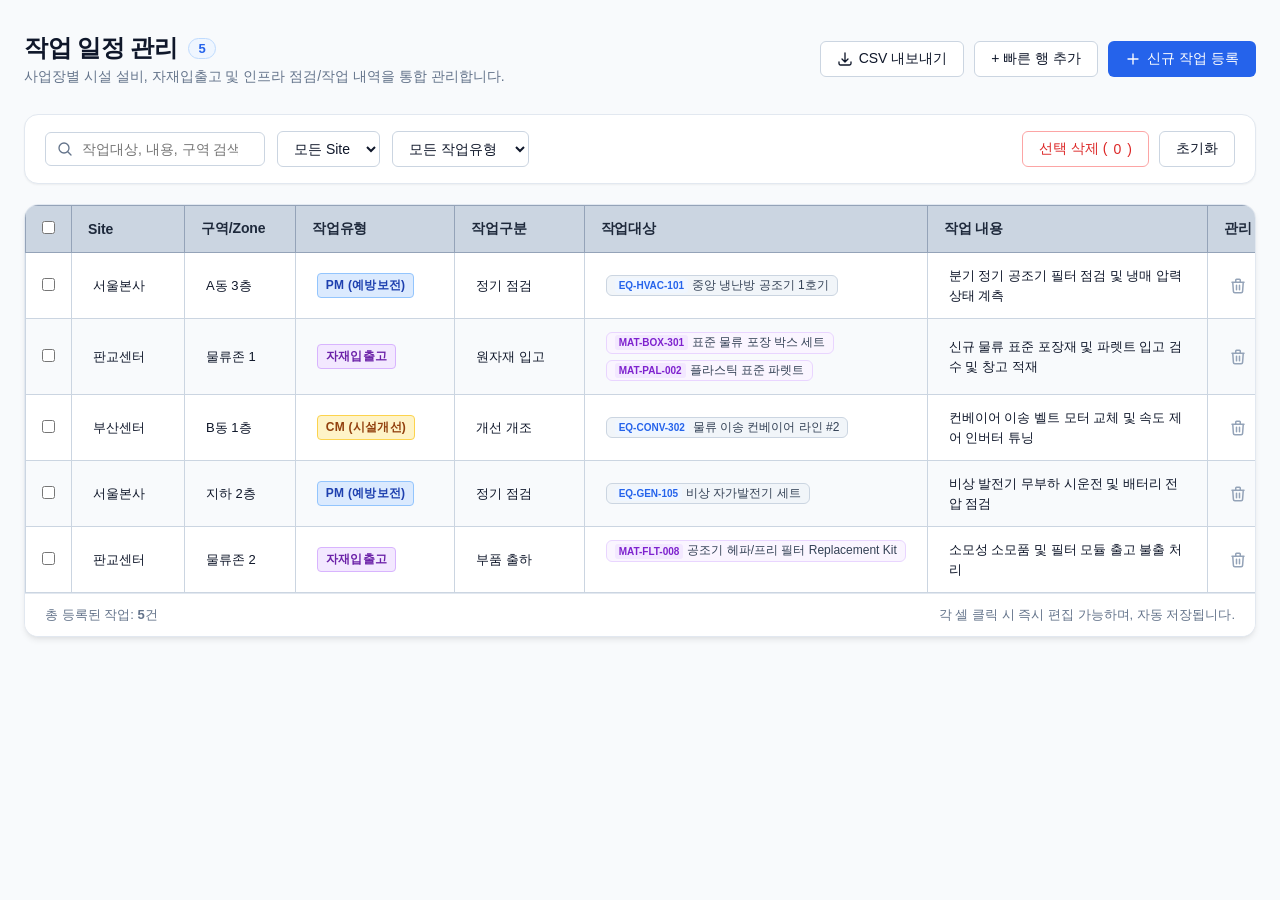
==== index.html @ 74a40e7b "refactor: Change domain terminology to General Facility & Logistics Operations Dashboard" ====
<!DOCTYPE html>
<html lang="ko">
<head>
  <meta charset="UTF-8">
  <meta name="viewport" content="width=device-width, initial-scale=1.0">
  <title>작업 일정 관리 대시보드 | 종합 시설 및 물류 스케줄</title>
  <meta name="description" content="종합 빌딩 시설, 물류 입출고 및 인프라 점검/작업 일정(Site, 구역, 작업유형, 작업구분, 작업대상, 작업 내용) 통합 관리 시스템">
  <link rel="stylesheet" href="./style.css">
</head>
<body>
  <div class="app-container">
    
    <!-- Page Header -->
    <header class="page-header">
      <div class="page-title-group">
        <h1>
          작업 일정 관리
          <span class="badge-count" id="visibleCount">0</span>
        </h1>
        <p>사업장별 시설 설비, 자재입출고 및 인프라 점검/작업 내역을 통합 관리합니다.</p>
      </div>

      <div class="action-group">
        <button type="button" class="btn btn-outline" id="btnExportCsv" title="CSV 파일로 다운로드">
          <svg width="16" height="16" viewBox="0 0 24 24" fill="none" stroke="currentColor" stroke-width="2">
            <path stroke-linecap="round" stroke-linejoin="round" d="M3 16.5v2.25A2.25 2.25 0 005.25 21h13.5A2.25 2.25 0 0021 18.75V16.5M16.5 12L12 16.5m0 0L7.5 12m4.5 4.5V3" />
          </svg>
          CSV 내보내기
        </button>
        <button type="button" class="btn btn-outline" id="btnQuickAdd" title="빠른 행 추가">
          + 빠른 행 추가
        </button>
        <button type="button" class="btn btn-primary" id="btnAddRow" title="상세 모달로 작업 등록">
          <svg width="16" height="16" viewBox="0 0 24 24" fill="none" stroke="currentColor" stroke-width="2">
            <path stroke-linecap="round" stroke-linejoin="round" d="M12 4.5v15m7.5-7.5h-15" />
          </svg>
          신규 작업 등록
        </button>
      </div>
    </header>

    <!-- Filter & Toolbar -->
    <section class="toolbar-card" aria-label="필터 및 관리 도구">
      <div class="filter-group">
        <!-- Live Search -->
        <div class="search-input-wrapper">
          <svg width="16" height="16" viewBox="0 0 24 24" fill="none" stroke="currentColor" stroke-width="2">
            <path stroke-linecap="round" stroke-linejoin="round" d="M21 21l-5.197-5.197m0 0A7.5 7.5 0 105.196 5.196a7.5 7.5 0 0010.607 10.607z" />
          </svg>
          <input type="search" id="searchInput" placeholder="작업대상, 내용, 구역 검색..." aria-label="검색어 입력">
        </div>

        <!-- Site Filter -->
        <select id="filterSite" class="filter-select" aria-label="Site 필터">
          <option value="">모든 Site</option>
          <option value="서울본사">서울본사</option>
          <option value="판교센터">판교센터</option>
          <option value="부산센터">부산센터</option>
          <option value="대구센터">대구센터</option>
        </select>

        <!-- Work Type Filter -->
        <select id="filterType" class="filter-select" aria-label="작업유형 필터">
          <option value="">모든 작업유형</option>
          <option value="PM">PM (예방보전)</option>
          <option value="BM">BM (고장수리)</option>
          <option value="CM">CM (시설개선)</option>
          <option value="자재입출고">자재입출고</option>
          <option value="점검">정기 점검</option>
        </select>
      </div>

      <div class="action-group">
        <button type="button" class="btn btn-danger-outline" id="btnDeleteSelected">
          선택 삭제 (<span id="selectedCount">0</span>)
        </button>
        <button type="button" class="btn btn-outline" id="btnResetData" title="데이터 초기화">
          초기화
        </button>
      </div>
    </section>

    <!-- Table Card -->
    <main class="table-card">
      <div class="table-wrapper">
        <table class="schedule-table" id="scheduleTable">
          <thead>
            <tr>
              <th class="col-select center">
                <input type="checkbox" id="selectAll" aria-label="전체 행 선택">
              </th>
              <th class="col-site">Site</th>
              <th class="col-fab">구역/Zone</th>
              <th class="col-type">작업유형</th>
              <th class="col-subcat">작업구분</th>
              <th class="col-utid">작업대상</th>
              <th class="col-content">작업 내용</th>
              <th class="col-action center">관리</th>
            </tr>
          </thead>
          <tbody id="scheduleTableBody">
            <!-- Rendered by app.js -->
          </tbody>
        </table>
      </div>

      <div class="table-footer-status">
        <span>총 등록된 작업: <strong id="totalCount">0</strong>건</span>
        <span>각 셀 클릭 시 즉시 편집 가능하며, 자동 저장됩니다.</span>
      </div>
    </main>

  </div>

  <!-- Modal for New Row Creation -->
  <div class="modal-overlay" id="modalOverlay" role="dialog" aria-modal="true" aria-labelledby="modalTitle">
    <div class="modal-card">
      <div class="modal-header">
        <h2 id="modalTitle">신규 작업 일정 등록</h2>
        <button type="button" class="btn-icon-delete" id="btnModalClose" aria-label="닫기">
          <svg width="20" height="20" viewBox="0 0 24 24" fill="none" stroke="currentColor" stroke-width="2">
            <path stroke-linecap="round" stroke-linejoin="round" d="M6 18L18 6M6 6l12 12" />
          </svg>
        </button>
      </div>
      <form id="addRowForm">
        <div class="modal-body">
          <div class="modal-field">
            <label for="modalSite">Site</label>
            <select id="modalSite" required>
              <option value="서울본사" selected>서울본사</option>
              <option value="판교센터">판교센터</option>
              <option value="부산센터">부산센터</option>
              <option value="대구센터">대구센터</option>
            </select>
          </div>
          <div class="modal-field">
            <label for="modalFab">구역/Zone</label>
            <input type="text" id="modalFab" value="A동 1층" placeholder="예: A동 1층, 물류존" required>
          </div>
          <div class="modal-field">
            <label for="modalType">작업유형</label>
            <select id="modalType" required>
              <option value="PM" selected>PM (예방보전)</option>
              <option value="BM">BM (고장수리)</option>
              <option value="CM">CM (시설개선)</option>
              <option value="자재입출고">자재입출고</option>
              <option value="점검">정기 점검</option>
            </select>
          </div>
          <div class="modal-field">
            <label for="modalSubcat">작업구분</label>
            <input type="text" id="modalSubcat" value="정기 점검" placeholder="예: 정기 점검, 원자재 입고" required>
          </div>
          <div class="modal-field full-width">
            <label for="modalUtId">작업대상 (설비 / 자재입출고 / 시설 선택 - 다중 선택 가능)</label>
            <select id="modalUtId" multiple style="height: 110px; padding: 6px;" required>
              <!-- Filled by JS -->
            </select>
            <small style="color: var(--text-muted); font-size: 11px; margin-top: 4px; display: block;">* Ctrl 또는 Cmd 키를 누른 채 클릭하여 여러 항목을 다중 선택할 수 있습니다.</small>
          </div>
          <div class="modal-field full-width">
            <label for="modalContent">작업 내용</label>
            <textarea id="modalContent" placeholder="작업 상세 절차 및 특이사항을 입력하세요..." required></textarea>
          </div>
        </div>
        <div class="modal-footer">
          <button type="button" class="btn btn-outline" id="btnModalCancel">취소</button>
          <button type="submit" class="btn btn-primary">등록하기</button>
        </div>
      </form>
    </div>
  </div>

  <!-- JavaScript -->
  <script src="./app.js?v=20260830_6"></script>
</body>
</html>
---- style.css ----
/* ==========================================================================
   Design Tokens & CSS Reset
   ========================================================================== */
:root {
  --primary: #2563eb;
  --primary-hover: #1d4ed8;
  --primary-light: #eff6ff;
  --primary-border: #bfdbfe;

  --success: #059669;
  --success-light: #ecfdf5;
  --warning: #d97706;
  --warning-light: #fffbeb;
  --danger: #dc2626;
  --danger-light: #fef2f2;
  --purple: #7c3aed;
  --purple-light: #f5f3ff;

  --bg-page: #f8fafc;
  --bg-card: #ffffff;
  --border-color: #e2e8f0;
  --border-dark: #cbd5e1;

  --text-main: #0f172a;
  --text-muted: #64748b;
  --text-light: #94a3b8;

  --header-bg: #e2e8f0;
  --row-alt: #f8fafc;
  --row-hover: #f1f5f9;

  --shadow-sm: 0 1px 2px 0 rgba(0, 0, 0, 0.05);
  --shadow-md: 0 4px 6px -1px rgba(0, 0, 0, 0.08), 0 2px 4px -2px rgba(0, 0, 0, 0.05);
  --shadow-lg: 0 10px 15px -3px rgba(0, 0, 0, 0.08), 0 4px 6px -4px rgba(0, 0, 0, 0.03);

  --radius-sm: 6px;
  --radius-md: 10px;
  --radius-lg: 14px;
}

* {
  margin: 0;
  padding: 0;
  box-sizing: border-box;
  font-family: -apple-system, BlinkMacSystemFont, "Segoe UI", Roboto, "Noto Sans KR", "Apple SD Gothic Neo", sans-serif;
}

body {
  background-color: var(--bg-page);
  color: var(--text-main);
  min-height: 100vh;
  padding: 32px 24px;
  -webkit-font-smoothing: antialiased;
}

/* ==========================================================================
   Container & Header
   ========================================================================== */
.app-container {
  max-width: 1300px;
  margin: 0 auto;
  display: flex;
  flex-direction: column;
  gap: 20px;
}

.page-header {
  display: flex;
  align-items: center;
  justify-content: space-between;
  flex-wrap: wrap;
  gap: 16px;
  padding-bottom: 8px;
}

.page-title-group h1 {
  font-size: 24px;
  font-weight: 700;
  letter-spacing: -0.02em;
  color: var(--text-main);
  display: flex;
  align-items: center;
  gap: 10px;
}

.badge-count {
  display: inline-flex;
  align-items: center;
  justify-content: center;
  font-size: 13px;
  font-weight: 600;
  background: var(--primary-light);
  color: var(--primary);
  border: 1px solid var(--primary-border);
  padding: 2px 10px;
  border-radius: 9999px;
}

.page-title-group p {
  font-size: 14px;
  color: var(--text-muted);
  margin-top: 4px;
}

/* ==========================================================================
   Toolbar Controls
   ========================================================================== */
.toolbar-card {
  background: var(--bg-card);
  border: 1px solid var(--border-color);
  border-radius: var(--radius-lg);
  padding: 16px 20px;
  display: flex;
  align-items: center;
  justify-content: space-between;
  flex-wrap: wrap;
  gap: 14px;
  box-shadow: var(--shadow-sm);
}

.filter-group {
  display: flex;
  align-items: center;
  gap: 12px;
  flex-wrap: wrap;
}

.search-input-wrapper {
  position: relative;
  display: flex;
  align-items: center;
}

.search-input-wrapper svg {
  position: absolute;
  left: 12px;
  color: var(--text-muted);
  pointer-events: none;
}

.search-input-wrapper input {
  padding: 8px 12px 8px 36px;
  border: 1px solid var(--border-dark);
  border-radius: var(--radius-sm);
  font-size: 14px;
  background: #fff;
  width: 220px;
  transition: all 0.2s ease;
}

.search-input-wrapper input:focus {
  outline: none;
  border-color: var(--primary);
  box-shadow: 0 0 0 3px rgba(37, 99, 235, 0.12);
}

.filter-select {
  padding: 8px 12px;
  border: 1px solid var(--border-dark);
  border-radius: var(--radius-sm);
  font-size: 14px;
  background-color: #fff;
  color: var(--text-main);
  cursor: pointer;
  outline: none;
  transition: all 0.2s ease;
}

.filter-select:focus {
  border-color: var(--primary);
  box-shadow: 0 0 0 3px rgba(37, 99, 235, 0.12);
}

.action-group {
  display: flex;
  align-items: center;
  gap: 10px;
}

.btn {
  display: inline-flex;
  align-items: center;
  gap: 6px;
  font-size: 14px;
  font-weight: 500;
  padding: 8px 16px;
  border-radius: var(--radius-sm);
  border: 1px solid transparent;
  cursor: pointer;
  transition: all 0.2s ease;
}

.btn-primary {
  background-color: var(--primary);
  color: white;
}

.btn-primary:hover {
  background-color: var(--primary-hover);
  box-shadow: 0 2px 4px rgba(37, 99, 235, 0.25);
}

.btn-outline {
  background-color: white;
  border-color: var(--border-dark);
  color: var(--text-main);
}

.btn-outline:hover {
  background-color: var(--row-hover);
  border-color: var(--text-muted);
}

.btn-danger-outline {
  background-color: white;
  border-color: #fca5a5;
  color: var(--danger);
}

.btn-danger-outline:hover {
  background-color: var(--danger-light);
  border-color: var(--danger);
}

/* ==========================================================================
   Table Design (Matching Balsamiq Mockup with Modern Polish)
   ========================================================================== */
.table-card {
  background: var(--bg-card);
  border: 1px solid var(--border-color);
  border-radius: var(--radius-lg);
  overflow: hidden;
  box-shadow: var(--shadow-md);
}

.table-wrapper {
  overflow-x: auto;
  width: 100%;
}

.schedule-table {
  width: 100%;
  border-collapse: collapse;
  text-align: left;
  font-size: 14px;
}

/* Table Header */
.schedule-table thead th {
  background-color: #cbd5e1;
  color: #1e293b;
  font-weight: 700;
  padding: 14px 16px;
  border: 1px solid #94a3b8;
  white-space: nowrap;
  letter-spacing: -0.01em;
  user-select: none;
}

.schedule-table thead th.center {
  text-align: center;
}

/* Column Width Ratios */
.col-select { width: 44px; text-align: center; }
.col-site   { width: 110px; }
.col-fab    { width: 100px; }
.col-type   { width: 120px; }
.col-subcat { width: 130px; }
.col-utid   { width: 220px; }
.col-content { min-width: 280px; }
.col-action { width: 80px; text-align: center; }

/* Table Body */
.schedule-table tbody tr {
  border-bottom: 1px solid var(--border-color);
  transition: background-color 0.15s ease;
}

/* Alternating zebra stripe as in the mockup */
.schedule-table tbody tr:nth-child(even) {
  background-color: var(--row-alt);
}

.schedule-table tbody tr:hover {
  background-color: #f1f5f9;
}

.schedule-table tbody td {
  padding: 10px 14px;
  border: 1px solid #cbd5e1;
  vertical-align: middle;
}

/* ==========================================================================
   Cell Display Modes: Text View vs Edit View
   ========================================================================== */
.schedule-table tbody td {
  padding: 8px 12px;
  border: 1px solid #cbd5e1;
  vertical-align: middle;
  position: relative;
}

/* Clickable Text View Cell */
.cell-text-view {
  min-height: 32px;
  display: flex;
  align-items: center;
  gap: 6px;
  padding: 4px 8px;
  border-radius: 4px;
  cursor: pointer;
  border: 1px solid transparent;
  transition: all 0.15s ease;
  user-select: none;
  font-size: 13px;
}

.cell-text-view:hover {
  background-color: #ffffff;
  border-color: var(--primary-border);
  box-shadow: 0 0 0 2px rgba(37, 99, 235, 0.1);
}

.cell-text-view::after {
  content: "✏️";
  font-size: 10px;
  opacity: 0;
  margin-left: auto;
  transition: opacity 0.15s ease;
}

.cell-text-view:hover::after {
  opacity: 0.5;
}

/* Text placeholders */
.text-placeholder {
  color: var(--text-light);
  font-style: italic;
  font-size: 12px;
}

/* UT ID Chip Badges in Read-Only Mode */
.ut-badge-container {
  display: flex;
  flex-wrap: wrap;
  gap: 4px;
  align-items: center;
}

.ut-chip {
  display: inline-flex;
  align-items: center;
  gap: 4px;
  background-color: #f1f5f9;
  color: #334155;
  border: 1px solid #cbd5e1;
  padding: 2px 8px;
  border-radius: 6px;
  font-size: 12px;
  font-weight: 500;
  line-height: 1.3;
}

.ut-chip-id {
  font-size: 10px;
  font-weight: 700;
  color: var(--primary);
  background: var(--primary-light);
  padding: 1px 4px;
  border-radius: 3px;
}

.ut-chip-more {
  font-size: 11px;
  font-weight: 600;
  color: var(--primary);
  background: var(--primary-light);
  border: 1px solid var(--primary-border);
  padding: 1px 6px;
  border-radius: 999px;
}

/* Edit Cell Container */
.cell-edit-view {
  width: 100%;
}

.table-input,
.table-select,
.table-textarea {
  width: 100%;
  padding: 6px 10px;
  border: 1px solid var(--primary);
  border-radius: 4px;
  font-size: 13px;
  background-color: #ffffff;
  color: var(--text-main);
  box-shadow: 0 0 0 2px rgba(37, 99, 235, 0.15);
  outline: none;
}

.table-textarea {
  resize: vertical;
  min-height: 60px;
  font-family: inherit;
  line-height: 1.4;
}

.cell-text-view {
  min-height: 32px;
  display: flex;
  align-items: center;
  gap: 6px;
  padding: 4px 8px;
  border-radius: 4px;
  cursor: pointer;
  border: 1px solid transparent;
  transition: all 0.15s ease;
  user-select: none;
  font-size: 13px;
  white-space: nowrap;
}

.col-content .cell-text-view {
  display: block;
  white-space: pre-wrap;
  word-break: break-word;
  text-align: left;
  line-height: 1.5;
}

.table-select {
  cursor: pointer;
}

/* ==========================================================================
   Custom UT ID Multi-Select Dropdown Component
   ========================================================================== */
.custom-ut-dropdown {
  position: relative;
  width: 100%;
}

.ut-dropdown-trigger {
  width: 100%;
  padding: 6px 10px;
  border: 1px solid var(--border-dark);
  border-radius: 4px;
  font-size: 13px;
  background-color: #ffffff;
  color: var(--text-main);
  display: flex;
  align-items: center;
  justify-content: space-between;
  cursor: pointer;
  text-align: left;
  transition: all 0.2s ease;
  min-height: 33px;
}

.ut-dropdown-trigger:focus,
.ut-dropdown-trigger.open {
  outline: none;
  border-color: var(--primary);
  box-shadow: 0 0 0 2px rgba(37, 99, 235, 0.15);
  background-color: #ffffff;
}

.ut-trigger-text {
  white-space: nowrap;
  overflow: hidden;
  text-overflow: ellipsis;
  max-width: 180px;
}

.ut-trigger-arrow {
  transition: transform 0.2s ease;
  color: var(--text-muted);
  flex-shrink: 0;
  margin-left: 4px;
}

.ut-dropdown-trigger.open .ut-trigger-arrow {
  transform: rotate(180deg);
}

/* Dropdown Menu Popover */
.ut-dropdown-menu {
  position: absolute;
  top: calc(100% + 4px);
  left: 0;
  width: 320px;
  background: #ffffff;
  border: 1px solid var(--border-dark);
  border-radius: var(--radius-md);
  box-shadow: var(--shadow-lg);
  z-index: 500;
  display: flex;
  flex-direction: column;
  overflow: hidden;
  animation: fadeInDown 0.15s ease-out;
}

.ut-dropdown-menu.hidden {
  display: none;
}

@keyframes fadeInDown {
  from {
    opacity: 0;
    transform: translateY(-6px);
  }
  to {
    opacity: 1;
    transform: translateY(0);
  }
}

.ut-search-wrapper {
  padding: 8px 10px;
  border-bottom: 1px solid var(--border-color);
  background-color: #f8fafc;
  display: flex;
  flex-direction: column;
  gap: 6px;
}

.ut-category-tabs {
  display: flex;
  gap: 4px;
  overflow-x: auto;
}

.ut-tab-btn {
  font-size: 11px;
  padding: 3px 8px;
  border-radius: 4px;
  border: 1px solid var(--border-dark);
  background-color: #ffffff;
  color: var(--text-muted);
  cursor: pointer;
  white-space: nowrap;
  transition: all 0.15s ease;
}

.ut-tab-btn:hover {
  border-color: var(--primary);
  color: var(--primary);
}

.ut-tab-btn.active {
  background-color: var(--primary);
  color: white;
  border-color: var(--primary);
  font-weight: 600;
}

.ut-search-input {
  width: 100%;
  padding: 6px 10px;
  border: 1px solid var(--border-dark);
  border-radius: 4px;
  font-size: 12px;
  outline: none;
}

.ut-search-input:focus {
  border-color: var(--primary);
  box-shadow: 0 0 0 2px rgba(37, 99, 235, 0.12);
}

.ut-options-list {
  max-height: 200px;
  overflow-y: auto;
  padding: 4px 0;
}

.ut-option-item {
  display: flex;
  align-items: center;
  gap: 8px;
  padding: 7px 12px;
  font-size: 13px;
  cursor: pointer;
  transition: background-color 0.12s ease;
  user-select: none;
}

.ut-option-item:hover {
  background-color: var(--row-hover);
}

.ut-option-item.checked {
  background-color: var(--primary-light);
  font-weight: 600;
}

.ut-option-checkbox {
  width: 15px;
  height: 15px;
  accent-color: var(--primary);
  cursor: pointer;
}

.ut-option-label {
  flex: 1;
  white-space: nowrap;
  overflow: hidden;
  text-overflow: ellipsis;
}

.ut-checked-tag {
  font-size: 10px;
  background-color: var(--primary);
  color: white;
  padding: 1px 5px;
  border-radius: 3px;
  margin-left: auto;
  font-weight: 500;
}

.ut-dropdown-footer {
  display: flex;
  align-items: center;
  justify-content: space-between;
  padding: 6px 12px;
  background-color: #f8fafc;
  border-top: 1px solid var(--border-color);
}

.btn-text {
  background: none;
  border: none;
  color: var(--primary);
  font-size: 12px;
  font-weight: 500;
  cursor: pointer;
  padding: 2px 4px;
}

.btn-text:hover {
  text-decoration: underline;
}

.btn-text.btn-clear {
  color: var(--text-muted);
}

/* Badges for 작업유형 */
.badge {
  display: inline-block;
  padding: 3px 8px;
  font-size: 12px;
  font-weight: 600;
  border-radius: 4px;
  letter-spacing: 0.02em;
}

.badge-pm {
  background-color: #dbeafe;
  color: #1e40af;
  border: 1px solid #93c5fd;
}

.badge-bm {
  background-color: #fee2e2;
  color: #991b1b;
  border: 1px solid #fca5a5;
}

.badge-cm {
  background-color: #fef3c7;
  color: #92400e;
  border: 1px solid #fcd34d;
}

.badge-inspection {
  background-color: #d1fae5;
  color: #065f46;
  border: 1px solid #6ee7b7;
}

/* Action Icon Buttons */
.btn-icon-delete {
  display: inline-flex;
  align-items: center;
  justify-content: center;
  background: transparent;
  border: none;
  color: var(--text-light);
  padding: 6px;
  border-radius: 4px;
  cursor: pointer;
  transition: all 0.15s ease;
}

.btn-icon-delete:hover {
  color: var(--danger);
  background-color: var(--danger-light);
}

/* Empty State */
.empty-placeholder {
  text-align: center;
  padding: 48px 16px;
  color: var(--text-muted);
}

.empty-placeholder svg {
  margin-bottom: 12px;
  opacity: 0.6;
}

/* Footer summary */
.table-footer-status {
  display: flex;
  align-items: center;
  justify-content: space-between;
  padding: 12px 20px;
  background-color: var(--bg-card);
  border-top: 1px solid var(--border-color);
  font-size: 13px;
  color: var(--text-muted);
}

/* ==========================================================================
   Quick Modal Dialog for Row Addition
   ========================================================================== */
.modal-overlay {
  position: fixed;
  inset: 0;
  background-color: rgba(15, 23, 42, 0.45);
  backdrop-filter: blur(4px);
  display: flex;
  align-items: center;
  justify-content: center;
  z-index: 1000;
  opacity: 0;
  pointer-events: none;
  transition: opacity 0.2s ease;
}

.modal-overlay.active {
  opacity: 1;
  pointer-events: auto;
}

.modal-card {
  background: white;
  width: 100%;
  max-width: 540px;
  border-radius: var(--radius-lg);
  box-shadow: var(--shadow-lg);
  overflow: hidden;
  transform: translateY(10px);
  transition: transform 0.2s ease;
}

.modal-overlay.active .modal-card {
  transform: translateY(0);
}

.modal-header {
  padding: 18px 24px;
  border-bottom: 1px solid var(--border-color);
  display: flex;
  align-items: center;
  justify-content: space-between;
}

.modal-header h2 {
  font-size: 18px;
  font-weight: 700;
}

.modal-body {
  padding: 24px;
  display: grid;
  grid-template-columns: 1fr 1fr;
  gap: 16px;
}

.modal-field.full-width {
  grid-column: span 2;
}

.modal-field label {
  display: block;
  font-size: 13px;
  font-weight: 600;
  color: var(--text-main);
  margin-bottom: 6px;
}

.modal-field input,
.modal-field select,
.modal-field textarea {
  width: 100%;
  padding: 8px 12px;
  border: 1px solid var(--border-dark);
  border-radius: var(--radius-sm);
  font-size: 14px;
  outline: none;
  transition: border-color 0.2s ease;
}

.modal-field input:focus,
.modal-field select:focus,
.modal-field textarea:focus {
  border-color: var(--primary);
  box-shadow: 0 0 0 3px rgba(37, 99, 235, 0.12);
}

.modal-field textarea {
  resize: vertical;
  min-height: 70px;
}

.modal-footer {
  padding: 16px 24px;
  border-top: 1px solid var(--border-color);
  background-color: var(--bg-page);
  display: flex;
  justify-content: flex-end;
  gap: 10px;
}

/* Toast message */
.toast-notification {
  position: fixed;
  bottom: 24px;
  right: 24px;
  background-color: #1e293b;
  color: #fff;
  padding: 12px 20px;
  border-radius: var(--radius-sm);
  font-size: 14px;
  box-shadow: var(--shadow-lg);
  display: flex;
  align-items: center;
  gap: 8px;
  transform: translateY(100px);
  opacity: 0;
  transition: all 0.25s ease;
  z-index: 2000;
}

.toast-notification.show {
  transform: translateY(0);
  opacity: 1;
}
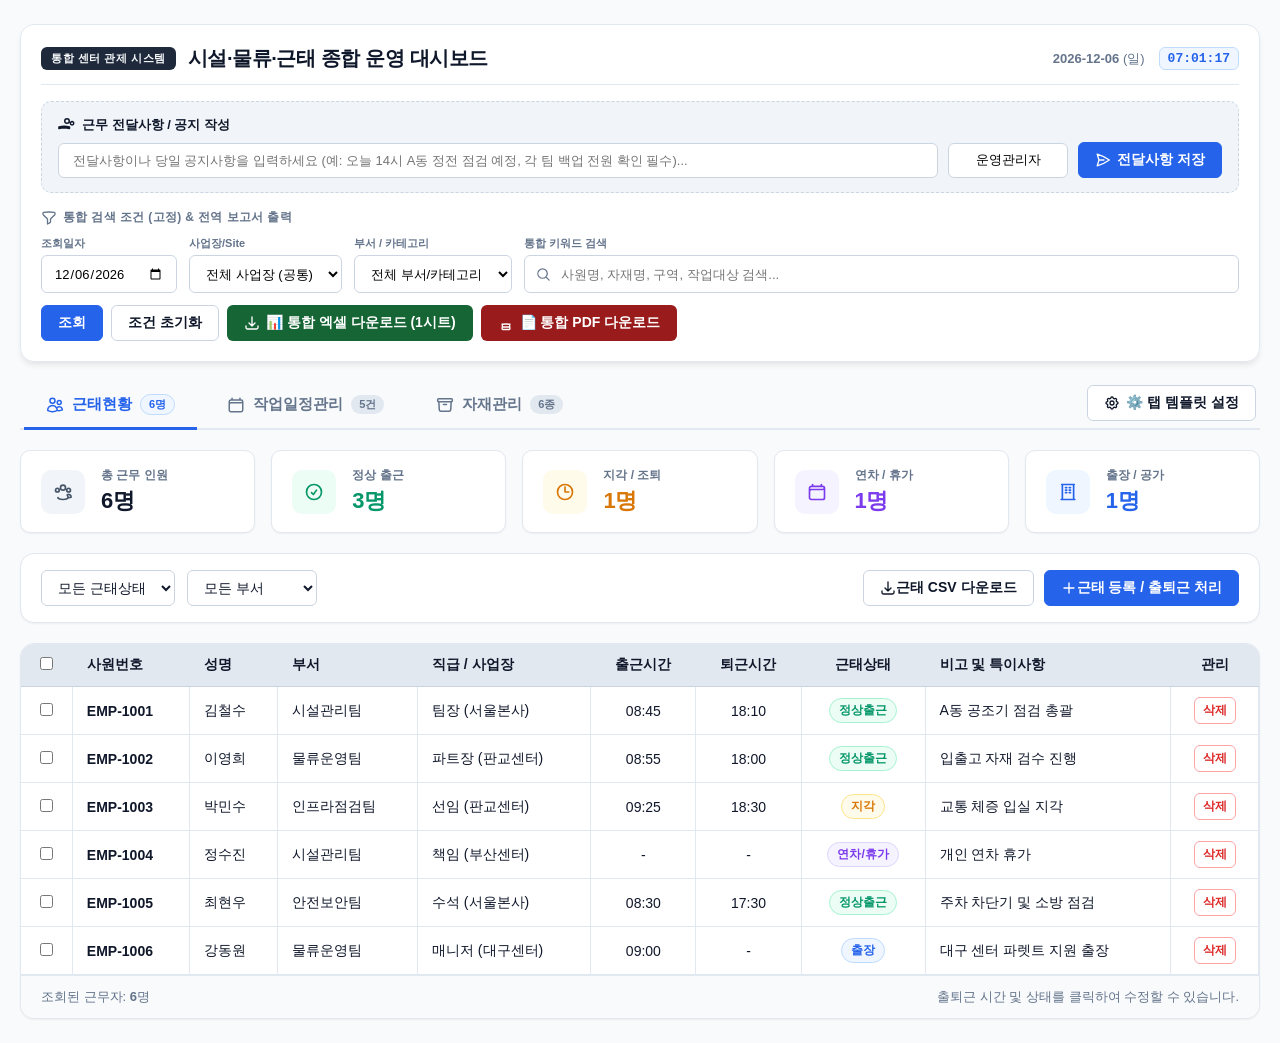
==== commit e34d75e9: "feat: Add WebSquare5 version, dynamic site tab templates, single-sheet integrated export & image pre" ====
--- a/index.html
+++ b/index.html
@@ -3,116 +3,516 @@
 <head>
   <meta charset="UTF-8">
   <meta name="viewport" content="width=device-width, initial-scale=1.0">
-  <title>작업 일정 관리 대시보드 | 종합 시설 및 물류 스케줄</title>
-  <meta name="description" content="종합 빌딩 시설, 물류 입출고 및 인프라 점검/작업 일정(Site, 구역, 작업유형, 작업구분, 작업대상, 작업 내용) 통합 관리 시스템">
-  <link rel="stylesheet" href="./style.css">
+  <title>통합 운영 대시보드 | 근태현황 & 작업일정 & 자재관리</title>
+  <meta name="description" content="고정 검색조건, 동적 사업장별 탭 템플릿, 근태현황, 작업일정, 자재관리를 통합 지원하는 웹 대시보드">
+  <link rel="stylesheet" href="./style.css?v=20260904_4">
 </head>
 <body>
   <div class="app-container">
     
-    <!-- Page Header -->
-    <header class="page-header">
-      <div class="page-title-group">
-        <h1>
-          작업 일정 관리
-          <span class="badge-count" id="visibleCount">0</span>
-        </h1>
-        <p>사업장별 시설 설비, 자재입출고 및 인프라 점검/작업 내역을 통합 관리합니다.</p>
-      </div>
-
-      <div class="action-group">
-        <button type="button" class="btn btn-outline" id="btnExportCsv" title="CSV 파일로 다운로드">
+    <!-- ==========================================================================
+         1. FIXED GLOBAL HEADER (상단 고정 검색조건 및 전달사항 입력 영역)
+         ========================================================================== -->
+    <header class="global-fixed-header">
+      <!-- Title & Info Bar -->
+      <div class="global-title-bar">
+        <div class="brand-group">
+          <span class="system-tag">통합 센터 관제 시스템</span>
+          <h1>시설·물류·근태 종합 운영 대시보드</h1>
+        </div>
+        <div class="global-meta-info">
+          <span class="meta-item"><strong id="currentClockDate">2026-09-04</strong> (<span id="currentClockDay">금</span>)</span>
+          <span class="meta-item time" id="currentClockTime">09:00:00</span>
+        </div>
+      </div>
+
+      <!-- Notice / Handover Section (전달사항 입력 및 공지 배너) -->
+      <div class="global-notice-card">
+        <div class="notice-input-group">
+          <div class="notice-label">
+            <svg width="18" height="18" viewBox="0 0 24 24" fill="none" stroke="currentColor" stroke-width="2">
+              <path stroke-linecap="round" stroke-linejoin="round" d="M10.34 15.84c-.688-.06-1.38-.09-2.08-.09-2.5 0-4.83.375-7 .96v-1.92c2.17-.585 4.5-1.02 7-1.02s4.83.435 7 1.02v1.92c-2.17-.585-4.5-.96-7-.96zM15 6.75a3 3 0 11-6 0 3 3 0 016 0zm6 3a2.25 2.25 0 10-4.5 0 2.25 2.25 0 004.5 0z" />
+            </svg>
+            <span>근무 전달사항 / 공지 작성</span>
+          </div>
+          <div class="notice-controls">
+            <input type="text" id="globalNoticeInput" class="notice-input" placeholder="전달사항이나 당일 공지사항을 입력하세요 (예: 오늘 14시 A동 정전 점검 예정, 각 팀 백업 전원 확인 필수)...">
+            <input type="text" id="globalNoticeAuthor" class="notice-author-input" value="운영관리자" placeholder="작성자">
+            <button type="button" class="btn btn-primary btn-save-notice" id="btnSaveNotice">
+              <svg width="16" height="16" viewBox="0 0 24 24" fill="none" stroke="currentColor" stroke-width="2">
+                <path stroke-linecap="round" stroke-linejoin="round" d="M6 12L3.269 3.126A59.768 59.768 0 0121.485 12 59.77 59.77 0 013.27 20.876L5.999 12zm0 0h7.5" />
+              </svg>
+              전달사항 저장
+            </button>
+          </div>
+        </div>
+
+        <!-- Saved Active Notice Banner Display -->
+        <div class="global-notice-banner" id="globalNoticeBanner" style="display: none;">
+          <div class="banner-badge">🔥 실시간 전달사항</div>
+          <div class="banner-text" id="globalNoticeText">-</div>
+          <div class="banner-meta">
+            <span id="globalNoticeMeta">작성자: 관리자 | 09:00</span>
+            <button type="button" class="btn-notice-clear" id="btnNoticeClear" title="전달사항 해제">✕</button>
+          </div>
+        </div>
+      </div>
+
+      <!-- Global Search Bar (통합 검색 조건 & 통합 엑셀/PDF 다운로드) -->
+      <div class="global-search-card">
+        <div class="search-section-title">
           <svg width="16" height="16" viewBox="0 0 24 24" fill="none" stroke="currentColor" stroke-width="2">
-            <path stroke-linecap="round" stroke-linejoin="round" d="M3 16.5v2.25A2.25 2.25 0 005.25 21h13.5A2.25 2.25 0 0021 18.75V16.5M16.5 12L12 16.5m0 0L7.5 12m4.5 4.5V3" />
+            <path stroke-linecap="round" stroke-linejoin="round" d="M12 3c2.755 0 5.455.232 8.083.678.533.09.917.556.917 1.096v1.044a2.25 2.25 0 01-.659 1.591l-5.432 5.432a2.25 2.25 0 00-.659 1.591v2.927a2.25 2.25 0 01-1.244 2.013L9.75 21v-6.568a2.25 2.25 0 00-.659-1.591L3.659 7.409A2.25 2.25 0 013 5.818V4.774c0-.54.384-1.006.917-1.096A48.32 48.32 0 0112 3z" />
           </svg>
-          CSV 내보내기
+          <span>통합 검색 조건 (고정) &amp; 전역 보고서 출력</span>
+        </div>
+
+        <div class="global-search-controls">
+          <!-- Date Filter -->
+          <div class="search-field">
+            <label for="globalSearchDate">조회일자</label>
+            <input type="date" id="globalSearchDate" class="control-input">
+          </div>
+
+          <!-- Site Filter -->
+          <div class="search-field">
+            <label for="globalSearchSite">사업장/Site</label>
+            <select id="globalSearchSite" class="control-select">
+              <option value="">전체 사업장 (공통)</option>
+              <option value="서울본사">서울본사</option>
+              <option value="판교센터">판교센터</option>
+              <option value="부산센터">부산센터</option>
+              <option value="대구센터">대구센터</option>
+            </select>
+          </div>
+
+          <!-- Department / Category Filter -->
+          <div class="search-field">
+            <label for="globalSearchDept">부서 / 카테고리</label>
+            <select id="globalSearchDept" class="control-select">
+              <option value="">전체 부서/카테고리</option>
+              <option value="시설관리팀">시설관리팀</option>
+              <option value="물류운영팀">물류운영팀</option>
+              <option value="인프라점검팀">인프라점검팀</option>
+              <option value="안전보안팀">안전보안팀</option>
+              <option value="설비자재">설비자재</option>
+              <option value="물류포장재">물류포장재</option>
+              <option value="인프라소모품">인프라소모품</option>
+              <option value="PM">PM (예방보전)</option>
+              <option value="BM">BM (고장수리)</option>
+            </select>
+          </div>
+
+          <!-- Global Keyword Filter -->
+          <div class="search-field keyword-field">
+            <label for="globalSearchKeyword">통합 키워드 검색</label>
+            <div class="input-with-icon">
+              <svg width="15" height="15" viewBox="0 0 24 24" fill="none" stroke="currentColor" stroke-width="2">
+                <path stroke-linecap="round" stroke-linejoin="round" d="M21 21l-5.197-5.197m0 0A7.5 7.5 0 105.196 5.196a7.5 7.5 0 0010.607 10.607z" />
+              </svg>
+              <input type="search" id="globalSearchKeyword" class="control-input" placeholder="사원명, 자재명, 구역, 작업대상 검색...">
+            </div>
+          </div>
+
+          <!-- Search & Export Action Buttons -->
+          <div class="search-action-btns">
+            <button type="button" class="btn btn-primary" id="btnGlobalSearch">
+              조회
+            </button>
+            <button type="button" class="btn btn-outline" id="btnGlobalReset">
+              조건 초기화
+            </button>
+            <button type="button" class="btn btn-excel-download" id="btnExportIntegratedExcel" title="전달사항 + 모든 탭 1개 시트 통합 엑셀 다운로드">
+              <svg width="16" height="16" viewBox="0 0 24 24" fill="none" stroke="currentColor" stroke-width="2">
+                <path stroke-linecap="round" stroke-linejoin="round" d="M3 16.5v2.25A2.25 2.25 0 005.25 21h13.5A2.25 2.25 0 0021 18.75V16.5M16.5 12L12 16.5m0 0L7.5 12m4.5 4.5V3" />
+              </svg>
+              📊 통합 엑셀 다운로드 (1시트)
+            </button>
+            <button type="button" class="btn btn-pdf-download" id="btnExportIntegratedPdf" title="전달사항 + 모든 탭 통합 보고서 PDF 출력">
+              <svg width="16" height="16" viewBox="0 0 24 24" fill="none" stroke="currentColor" stroke-width="2">
+                <path stroke-linecap="round" stroke-linejoin="round" d="M6.72 13.829c-.24.03-.48.062-.72.096m.72-.096a42.415 42.415 0 0110.56 0m-10.56 0L6.34 18m10.94-4.171c.24.03.48.062.72.096m-.72-.096L17.66 18m0 0l.229 2.523a1.125 1.125 0 01-1.12 1.227H7.231a1.125 1.125 0 01-1.12-1.227L6.34 18m11.32 0H6.34" />
+              </svg>
+              📄 통합 PDF 다운로드
+            </button>
+          </div>
+        </div>
+      </div>
+    </header>
+
+    <!-- ==========================================================================
+         2. DYNAMIC TAB NAVIGATION BAR (사업장별 템플릿 기반 동적 탭)
+         ========================================================================== -->
+    <div class="tab-nav-wrapper">
+      <nav class="main-tab-nav" id="mainTabNav" aria-label="대시보드 동적 탭">
+        <!-- Rendered dynamically by app.js -->
+      </nav>
+
+      <div class="tab-template-setting-btn-group">
+        <button type="button" class="btn btn-outline btn-template-setting" id="btnOpenTemplateSetting" title="사업장별 노출 탭 템플릿 설정">
+          <svg width="16" height="16" viewBox="0 0 24 24" fill="none" stroke="currentColor" stroke-width="2">
+            <path stroke-linecap="round" stroke-linejoin="round" d="M10.325 4.317c.426-1.756 2.924-1.756 3.35 0a1.724 1.724 0 002.573 1.066c1.543-.94 3.31.826 2.37 2.37a1.724 1.724 0 001.065 2.572c1.756.426 1.756 2.924 0 3.35a1.724 1.724 0 00-1.066 2.573c.94 1.543-.826 3.31-2.37 2.37a1.724 1.724 0 00-2.572 1.065c-.426 1.756-2.924 1.756-3.35 0a1.724 1.724 0 00-2.573-1.066c-1.543.94-3.31-.826-2.37-2.37a1.724 1.724 0 00-1.065-2.572c-1.756-.426-1.756-2.924 0-3.35a1.724 1.724 0 001.066-2.573c-.94-1.543.826-3.31 2.37-2.37.996.608 2.296.07 2.572-1.065z" />
+            <path stroke-linecap="round" stroke-linejoin="round" d="M15 12a3 3 0 11-6 0 3 3 0 016 0z" />
+          </svg>
+          ⚙️ 탭 템플릿 설정
         </button>
-        <button type="button" class="btn btn-outline" id="btnQuickAdd" title="빠른 행 추가">
-          + 빠른 행 추가
-        </button>
-        <button type="button" class="btn btn-primary" id="btnAddRow" title="상세 모달로 작업 등록">
-          <svg width="16" height="16" viewBox="0 0 24 24" fill="none" stroke="currentColor" stroke-width="2">
-            <path stroke-linecap="round" stroke-linejoin="round" d="M12 4.5v15m7.5-7.5h-15" />
-          </svg>
-          신규 작업 등록
-        </button>
-      </div>
-    </header>
-
-    <!-- Filter & Toolbar -->
-    <section class="toolbar-card" aria-label="필터 및 관리 도구">
-      <div class="filter-group">
-        <!-- Live Search -->
-        <div class="search-input-wrapper">
-          <svg width="16" height="16" viewBox="0 0 24 24" fill="none" stroke="currentColor" stroke-width="2">
-            <path stroke-linecap="round" stroke-linejoin="round" d="M21 21l-5.197-5.197m0 0A7.5 7.5 0 105.196 5.196a7.5 7.5 0 0010.607 10.607z" />
-          </svg>
-          <input type="search" id="searchInput" placeholder="작업대상, 내용, 구역 검색..." aria-label="검색어 입력">
-        </div>
-
-        <!-- Site Filter -->
-        <select id="filterSite" class="filter-select" aria-label="Site 필터">
-          <option value="">모든 Site</option>
-          <option value="서울본사">서울본사</option>
-          <option value="판교센터">판교센터</option>
-          <option value="부산센터">부산센터</option>
-          <option value="대구센터">대구센터</option>
-        </select>
-
-        <!-- Work Type Filter -->
-        <select id="filterType" class="filter-select" aria-label="작업유형 필터">
-          <option value="">모든 작업유형</option>
-          <option value="PM">PM (예방보전)</option>
-          <option value="BM">BM (고장수리)</option>
-          <option value="CM">CM (시설개선)</option>
-          <option value="자재입출고">자재입출고</option>
-          <option value="점검">정기 점검</option>
-        </select>
-      </div>
-
-      <div class="action-group">
-        <button type="button" class="btn btn-danger-outline" id="btnDeleteSelected">
-          선택 삭제 (<span id="selectedCount">0</span>)
-        </button>
-        <button type="button" class="btn btn-outline" id="btnResetData" title="데이터 초기화">
-          초기화
-        </button>
-      </div>
-    </section>
-
-    <!-- Table Card -->
-    <main class="table-card">
-      <div class="table-wrapper">
-        <table class="schedule-table" id="scheduleTable">
-          <thead>
-            <tr>
-              <th class="col-select center">
-                <input type="checkbox" id="selectAll" aria-label="전체 행 선택">
-              </th>
-              <th class="col-site">Site</th>
-              <th class="col-fab">구역/Zone</th>
-              <th class="col-type">작업유형</th>
-              <th class="col-subcat">작업구분</th>
-              <th class="col-utid">작업대상</th>
-              <th class="col-content">작업 내용</th>
-              <th class="col-action center">관리</th>
-            </tr>
-          </thead>
-          <tbody id="scheduleTableBody">
-            <!-- Rendered by app.js -->
-          </tbody>
-        </table>
-      </div>
-
-      <div class="table-footer-status">
-        <span>총 등록된 작업: <strong id="totalCount">0</strong>건</span>
-        <span>각 셀 클릭 시 즉시 편집 가능하며, 자동 저장됩니다.</span>
-      </div>
+      </div>
+    </div>
+
+    <!-- ==========================================================================
+         3. TAB CONTENT 1: [근태현황] PANEL
+         ========================================================================== -->
+    <main class="tab-panel active" id="tabPanelAttendance">
+      <!-- Attendance KPI Summary Cards -->
+      <section class="kpi-grid">
+        <div class="kpi-card">
+          <div class="kpi-icon total">
+            <svg width="20" height="20" viewBox="0 0 24 24" fill="none" stroke="currentColor" stroke-width="2">
+              <path stroke-linecap="round" stroke-linejoin="round" d="M18 18.72a9.094 9.094 0 003.741-.479 3 3 0 00-4.682-2.72m.94 3.198l.001.031c0 .225-.012.447-.037.666A11.944 11.944 0 0112 21c-2.17 0-4.207-.576-5.963-1.584A6.062 6.062 0 016 18.719m12 0a5.971 5.971 0 00-.941-3.197M15 6.75a3 3 0 11-6 0 3 3 0 016 0zm6 3a2.25 2.25 0 10-4.5 0 2.25 2.25 0 004.5 0zm-13.5 0a2.25 2.25 0 10-4.5 0 2.25 2.25 0 004.5 0z" />
+            </svg>
+          </div>
+          <div class="kpi-content">
+            <span class="kpi-title">총 근무 인원</span>
+            <span class="kpi-value" id="kpiTotalStaff">0명</span>
+          </div>
+        </div>
+
+        <div class="kpi-card">
+          <div class="kpi-icon present">
+            <svg width="20" height="20" viewBox="0 0 24 24" fill="none" stroke="currentColor" stroke-width="2">
+              <path stroke-linecap="round" stroke-linejoin="round" d="M9 12.75L11.25 15 15 9.75M21 12a9 9 0 11-18 0 9 9 0 0118 0z" />
+            </svg>
+          </div>
+          <div class="kpi-content">
+            <span class="kpi-title">정상 출근</span>
+            <span class="kpi-value text-success" id="kpiPresentCount">0명</span>
+          </div>
+        </div>
+
+        <div class="kpi-card">
+          <div class="kpi-icon late">
+            <svg width="20" height="20" viewBox="0 0 24 24" fill="none" stroke="currentColor" stroke-width="2">
+              <path stroke-linecap="round" stroke-linejoin="round" d="M12 6v6h4.5m4.5 0a9 9 0 11-18 0 9 9 0 0118 0z" />
+            </svg>
+          </div>
+          <div class="kpi-content">
+            <span class="kpi-title">지각 / 조퇴</span>
+            <span class="kpi-value text-warning" id="kpiLateCount">0명</span>
+          </div>
+        </div>
+
+        <div class="kpi-card">
+          <div class="kpi-icon leave">
+            <svg width="20" height="20" viewBox="0 0 24 24" fill="none" stroke="currentColor" stroke-width="2">
+              <path stroke-linecap="round" stroke-linejoin="round" d="M6.75 3v2.25M17.25 3v2.25M3 18.75V7.5a2.25 2.25 0 012.25-2.25h13.5A2.25 2.25 0 0121 7.5v11.25m-18 0A2.25 2.25 0 005.25 21h13.5A2.25 2.25 0 0021 18.75m-18 0v-7.5A2.25 2.25 0 015.25 9h13.5A2.25 2.25 0 0121 9v7.5" />
+            </svg>
+          </div>
+          <div class="kpi-content">
+            <span class="kpi-title">연차 / 휴가</span>
+            <span class="kpi-value text-purple" id="kpiLeaveCount">0명</span>
+          </div>
+        </div>
+
+        <div class="kpi-card">
+          <div class="kpi-icon trip">
+            <svg width="20" height="20" viewBox="0 0 24 24" fill="none" stroke="currentColor" stroke-width="2">
+              <path stroke-linecap="round" stroke-linejoin="round" d="M3.75 21h16.5M4.5 3h15M5.25 3v18m13.5-18v18M9 6.75h1.5m-1.5 3h1.5m-1.5 3h1.5m3-6h1.5m-1.5 3h1.5m-1.5 3h1.5" />
+            </svg>
+          </div>
+          <div class="kpi-content">
+            <span class="kpi-title">출장 / 공가</span>
+            <span class="kpi-value text-primary" id="kpiTripCount">0명</span>
+          </div>
+        </div>
+      </section>
+
+      <!-- Attendance Toolbar -->
+      <section class="toolbar-card">
+        <div class="filter-group">
+          <select id="attendanceStatusFilter" class="filter-select" aria-label="근태 상태 필터">
+            <option value="">모든 근태상태</option>
+            <option value="정상출근">정상출근</option>
+            <option value="지각">지각</option>
+            <option value="연차">연차</option>
+            <option value="반차">반차</option>
+            <option value="출장">출장</option>
+            <option value="조퇴">조퇴</option>
+          </select>
+
+          <select id="attendanceDeptFilter" class="filter-select" aria-label="부서 필터">
+            <option value="">모든 부서</option>
+            <option value="시설관리팀">시설관리팀</option>
+            <option value="물류운영팀">물류운영팀</option>
+            <option value="인프라점검팀">인프라점검팀</option>
+            <option value="안전보안팀">안전보안팀</option>
+          </select>
+        </div>
+
+        <div class="action-group">
+          <button type="button" class="btn btn-outline" id="btnAttendanceExportCsv">
+            <svg width="16" height="16" viewBox="0 0 24 24" fill="none" stroke="currentColor" stroke-width="2">
+              <path stroke-linecap="round" stroke-linejoin="round" d="M3 16.5v2.25A2.25 2.25 0 005.25 21h13.5A2.25 2.25 0 0021 18.75V16.5M16.5 12L12 16.5m0 0L7.5 12m4.5 4.5V3" />
+            </svg>
+            근태 CSV 다운로드
+          </button>
+          <button type="button" class="btn btn-primary" id="btnAddAttendance">
+            <svg width="16" height="16" viewBox="0 0 24 24" fill="none" stroke="currentColor" stroke-width="2">
+              <path stroke-linecap="round" stroke-linejoin="round" d="M12 4.5v15m7.5-7.5h-15" />
+            </svg>
+            근태 등록 / 출퇴근 처리
+          </button>
+        </div>
+      </section>
+
+      <!-- Attendance Table -->
+      <section class="table-card">
+        <div class="table-wrapper">
+          <table class="schedule-table" id="attendanceTable">
+            <thead>
+              <tr>
+                <th class="col-select center">
+                  <input type="checkbox" id="selectAllAttendance" aria-label="전체 선택">
+                </th>
+                <th>사원번호</th>
+                <th>성명</th>
+                <th>부서</th>
+                <th>직급 / 사업장</th>
+                <th class="center">출근시간</th>
+                <th class="center">퇴근시간</th>
+                <th class="center">근태상태</th>
+                <th>비고 및 특이사항</th>
+                <th class="center">관리</th>
+              </tr>
+            </thead>
+            <tbody id="attendanceTableBody">
+              <!-- Rendered by app.js -->
+            </tbody>
+          </table>
+        </div>
+
+        <div class="table-footer-status">
+          <span>조회된 근무자: <strong id="attendanceFilteredCount">0</strong>명</span>
+          <span>출퇴근 시간 및 상태를 클릭하여 수정할 수 있습니다.</span>
+        </div>
+      </section>
     </main>
 
+    <!-- ==========================================================================
+         4. TAB CONTENT 2: [작업일정관리] PANEL (이미지 등록 & 미리보기 컬럼 포함)
+         ========================================================================== -->
+    <main class="tab-panel" id="tabPanelSchedule">
+      <!-- Work Schedule Toolbar -->
+      <section class="toolbar-card" aria-label="작업일정 필터 및 관리 도구">
+        <div class="filter-group">
+          <!-- Live Search -->
+          <div class="search-input-wrapper">
+            <svg width="16" height="16" viewBox="0 0 24 24" fill="none" stroke="currentColor" stroke-width="2">
+              <path stroke-linecap="round" stroke-linejoin="round" d="M21 21l-5.197-5.197m0 0A7.5 7.5 0 105.196 5.196a7.5 7.5 0 0010.607 10.607z" />
+            </svg>
+            <input type="search" id="searchInput" placeholder="작업대상, 내용, 구역 검색..." aria-label="검색어 입력">
+          </div>
+
+          <!-- Site Filter -->
+          <select id="filterSite" class="filter-select" aria-label="Site 필터">
+            <option value="">모든 Site</option>
+            <option value="서울본사">서울본사</option>
+            <option value="판교센터">판교센터</option>
+            <option value="부산센터">부산센터</option>
+            <option value="대구센터">대구센터</option>
+          </select>
+
+          <!-- Work Type Filter -->
+          <select id="filterType" class="filter-select" aria-label="작업유형 필터">
+            <option value="">모든 작업유형</option>
+            <option value="PM">PM (예방보전)</option>
+            <option value="BM">BM (고장수리)</option>
+            <option value="CM">CM (시설개선)</option>
+            <option value="자재입출고">자재입출고</option>
+            <option value="점검">정기 점검</option>
+          </select>
+        </div>
+
+        <div class="action-group">
+          <button type="button" class="btn btn-outline" id="btnExportCsv" title="CSV 파일로 다운로드">
+            <svg width="16" height="16" viewBox="0 0 24 24" fill="none" stroke="currentColor" stroke-width="2">
+              <path stroke-linecap="round" stroke-linejoin="round" d="M3 16.5v2.25A2.25 2.25 0 005.25 21h13.5A2.25 2.25 0 0021 18.75V16.5M16.5 12L12 16.5m0 0L7.5 12m4.5 4.5V3" />
+            </svg>
+            CSV 내보내기
+          </button>
+          <button type="button" class="btn btn-outline" id="btnQuickAdd" title="빠른 행 추가">
+            + 빠른 행 추가
+          </button>
+          <button type="button" class="btn btn-primary" id="btnAddRow" title="상세 모달로 작업 등록">
+            <svg width="16" height="16" viewBox="0 0 24 24" fill="none" stroke="currentColor" stroke-width="2">
+              <path stroke-linecap="round" stroke-linejoin="round" d="M12 4.5v15m7.5-7.5h-15" />
+            </svg>
+            신규 작업 등록
+          </button>
+          <button type="button" class="btn btn-danger-outline" id="btnDeleteSelected">
+            선택 삭제 (<span id="selectedCount">0</span>)
+          </button>
+          <button type="button" class="btn btn-outline" id="btnResetData" title="데이터 초기화">
+            초기화
+          </button>
+        </div>
+      </section>
+
+      <!-- Schedule Table Card -->
+      <section class="table-card">
+        <div class="table-wrapper">
+          <table class="schedule-table" id="scheduleTable">
+            <thead>
+              <tr>
+                <th class="col-select center">
+                  <input type="checkbox" id="selectAll" aria-label="전체 행 선택">
+                </th>
+                <th class="col-site">Site</th>
+                <th class="col-fab">구역/Zone</th>
+                <th class="col-type">작업유형</th>
+                <th class="col-subcat">작업구분</th>
+                <th class="col-utid">작업대상</th>
+                <th class="col-content">작업 내용</th>
+                <th class="col-img center">작업 이미지</th>
+                <th class="col-action center">관리</th>
+              </tr>
+            </thead>
+            <tbody id="scheduleTableBody">
+              <!-- Rendered by app.js -->
+            </tbody>
+          </table>
+        </div>
+
+        <div class="table-footer-status">
+          <span>총 등록된 작업: <strong id="totalCount">0</strong>건 (<span id="visibleCount">0</span>건 표시)</span>
+          <span>각 셀 클릭 시 즉시 편집 가능하며, 현장 사진 등록/미리보기가 가능합니다.</span>
+        </div>
+      </section>
+    </main>
+
+    <!-- ==========================================================================
+         5. TAB CONTENT 3: [자재관리] PANEL (신규 동적 탭)
+         ========================================================================== -->
+    <main class="tab-panel" id="tabPanelMaterial">
+      <!-- Material KPI Summary Cards -->
+      <section class="kpi-grid">
+        <div class="kpi-card">
+          <div class="kpi-icon total">
+            <svg width="20" height="20" viewBox="0 0 24 24" fill="none" stroke="currentColor" stroke-width="2">
+              <path stroke-linecap="round" stroke-linejoin="round" d="M20.25 7.5l-.625 10.632a2.25 2.25 0 01-2.247 2.118H6.622a2.25 2.25 0 01-2.247-2.118L3.75 7.5M10 11.25h4M3.375 7.5h17.25c.621 0 1.125-.504 1.125-1.125v-1.5c0-.621-.504-1.125-1.125-1.125H3.375c-.621 0-1.125.504-1.125 1.125v1.5c0 .621.504 1.125 1.125 1.125z" />
+            </svg>
+          </div>
+          <div class="kpi-content">
+            <span class="kpi-title">총 보유 자재 품목</span>
+            <span class="kpi-value" id="kpiTotalMaterial">0종</span>
+          </div>
+        </div>
+
+        <div class="kpi-card">
+          <div class="kpi-icon present">
+            <svg width="20" height="20" viewBox="0 0 24 24" fill="none" stroke="currentColor" stroke-width="2">
+              <path stroke-linecap="round" stroke-linejoin="round" d="M9 12.75L11.25 15 15 9.75M21 12a9 9 0 11-18 0 9 9 0 0118 0z" />
+            </svg>
+          </div>
+          <div class="kpi-content">
+            <span class="kpi-title">정상 재고</span>
+            <span class="kpi-value text-success" id="kpiStockOk">0종</span>
+          </div>
+        </div>
+
+        <div class="kpi-card">
+          <div class="kpi-icon late">
+            <svg width="20" height="20" viewBox="0 0 24 24" fill="none" stroke="currentColor" stroke-width="2">
+              <path stroke-linecap="round" stroke-linejoin="round" d="M12 9v3.75m-9.303 3.376c-.866 1.5.217 3.374 1.948 3.374h14.71c1.73 0 2.813-1.874 1.948-3.374L13.949 3.378c-.866-1.5-3.032-1.5-3.898 0L2.697 16.126zM12 15.75h.007v.008H12v-.008z" />
+            </svg>
+          </div>
+          <div class="kpi-content">
+            <span class="kpi-title">재고 부족 경고</span>
+            <span class="kpi-value text-danger" id="kpiStockLow">0종</span>
+          </div>
+        </div>
+
+        <div class="kpi-card">
+          <div class="kpi-icon leave">
+            <svg width="20" height="20" viewBox="0 0 24 24" fill="none" stroke="currentColor" stroke-width="2">
+              <path stroke-linecap="round" stroke-linejoin="round" d="M8.25 18.75a1.5 1.5 0 01-3 0m3 0a1.5 1.5 0 00-3 0m3 0h6m-9 0H3.375a1.125 1.125 0 01-1.125-1.125V14.25m17.25 4.5a1.5 1.5 0 01-3 0m3 0a1.5 1.5 0 00-3 0m3 0h1.125c.621 0 1.129-.504 1.09-1.124a17.902 17.902 0 00-3.213-9.193 2.056 2.056 0 00-1.58-.86H14.25M16.5 18.75h-2.25m0-11.177v-.958c0-.568-.422-1.048-.987-1.106a48.554 48.554 0 00-10.026 0C.68 5.58.25 6.06.25 6.628v.958m16 0v.958c0 .568-.422 1.048-.987 1.106a48.554 48.554 0 01-10.026 0C4.68 9.58 4.25 9.1 4.25 8.532v-.958" />
+            </svg>
+          </div>
+          <div class="kpi-content">
+            <span class="kpi-title">당일 입출고 수량</span>
+            <span class="kpi-value text-purple" id="kpiTodayTx">0건</span>
+          </div>
+        </div>
+      </section>
+
+      <!-- Material Toolbar -->
+      <section class="toolbar-card">
+        <div class="filter-group">
+          <select id="materialCategoryFilter" class="filter-select" aria-label="자재 카테고리 필터">
+            <option value="">모든 자재 카테고리</option>
+            <option value="설비자재">설비자재</option>
+            <option value="물류포장재">물류포장재</option>
+            <option value="인프라소모품">인프라소모품</option>
+          </select>
+
+          <select id="materialStockFilter" class="filter-select" aria-label="재고 상태 필터">
+            <option value="">모든 재고 상태</option>
+            <option value="정상재고">정상재고</option>
+            <option value="재고부족">재고부족</option>
+            <option value="입고대기">입고대기</option>
+          </select>
+        </div>
+
+        <div class="action-group">
+          <button type="button" class="btn btn-outline" id="btnMaterialExportCsv">
+            <svg width="16" height="16" viewBox="0 0 24 24" fill="none" stroke="currentColor" stroke-width="2">
+              <path stroke-linecap="round" stroke-linejoin="round" d="M3 16.5v2.25A2.25 2.25 0 005.25 21h13.5A2.25 2.25 0 0021 18.75V16.5M16.5 12L12 16.5m0 0L7.5 12m4.5 4.5V3" />
+            </svg>
+            자재 재고 CSV 다운로드
+          </button>
+          <button type="button" class="btn btn-primary" id="btnAddMaterial">
+            <svg width="16" height="16" viewBox="0 0 24 24" fill="none" stroke="currentColor" stroke-width="2">
+              <path stroke-linecap="round" stroke-linejoin="round" d="M12 4.5v15m7.5-7.5h-15" />
+            </svg>
+            신규 자재 등록 / 재고 조정
+          </button>
+        </div>
+      </section>
+
+      <!-- Material Table Card -->
+      <section class="table-card">
+        <div class="table-wrapper">
+          <table class="schedule-table" id="materialTable">
+            <thead>
+              <tr>
+                <th class="col-select center">
+                  <input type="checkbox" id="selectAllMaterial" aria-label="전체 선택">
+                </th>
+                <th>자재코드</th>
+                <th>자재명</th>
+                <th>카테고리</th>
+                <th>보관장소/창고</th>
+                <th class="center">현재재고</th>
+                <th class="center">적정재고</th>
+                <th class="center">재고상태</th>
+                <th class="center">최종입출고일</th>
+                <th class="center">관리</th>
+              </tr>
+            </thead>
+            <tbody id="materialTableBody">
+              <!-- Rendered by app.js -->
+            </tbody>
+          </table>
+        </div>
+
+        <div class="table-footer-status">
+          <span>등록 자재: <strong id="materialFilteredCount">0</strong>종</span>
+          <span>현재 재고 수량과 창고 위치를 클릭하여 수정할 수 있습니다.</span>
+        </div>
+      </section>
+    </main>
+
   </div>
 
-  <!-- Modal for New Row Creation -->
+  <!-- Modal 1: Work Schedule Registration (Includes File Input) -->
   <div class="modal-overlay" id="modalOverlay" role="dialog" aria-modal="true" aria-labelledby="modalTitle">
     <div class="modal-card">
       <div class="modal-header">
@@ -154,15 +554,16 @@
           </div>
           <div class="modal-field full-width">
             <label for="modalUtId">작업대상 (설비 / 자재입출고 / 시설 선택 - 다중 선택 가능)</label>
-            <select id="modalUtId" multiple style="height: 110px; padding: 6px;" required>
-              <!-- Filled by JS -->
-            </select>
-            <small style="color: var(--text-muted); font-size: 11px; margin-top: 4px; display: block;">* Ctrl 또는 Cmd 키를 누른 채 클릭하여 여러 항목을 다중 선택할 수 있습니다.</small>
+            <select id="modalUtId" multiple style="height: 110px; padding: 6px;" required></select>
           </div>
           <div class="modal-field full-width">
             <label for="modalContent">작업 내용</label>
             <textarea id="modalContent" placeholder="작업 상세 절차 및 특이사항을 입력하세요..." required></textarea>
           </div>
+          <div class="modal-field full-width">
+            <label for="modalImage">작업 현장 사진 첨부 (선택)</label>
+            <input type="file" id="modalImage" accept="image/*">
+          </div>
         </div>
         <div class="modal-footer">
           <button type="button" class="btn btn-outline" id="btnModalCancel">취소</button>
@@ -172,7 +573,189 @@
     </div>
   </div>
 
+  <!-- Modal 2: New Attendance Record Modal -->
+  <div class="modal-overlay" id="attendanceModalOverlay" role="dialog" aria-modal="true" aria-labelledby="attModalTitle">
+    <div class="modal-card">
+      <div class="modal-header">
+        <h2 id="attModalTitle">신규 근태 등록 / 출퇴근 처리</h2>
+        <button type="button" class="btn-icon-delete" id="btnAttModalClose" aria-label="닫기">
+          <svg width="20" height="20" viewBox="0 0 24 24" fill="none" stroke="currentColor" stroke-width="2">
+            <path stroke-linecap="round" stroke-linejoin="round" d="M6 18L18 6M6 6l12 12" />
+          </svg>
+        </button>
+      </div>
+      <form id="addAttendanceForm">
+        <div class="modal-body">
+          <div class="modal-field">
+            <label for="attEmpId">사원번호</label>
+            <input type="text" id="attEmpId" placeholder="EMP-1001" required>
+          </div>
+          <div class="modal-field">
+            <label for="attEmpName">성명</label>
+            <input type="text" id="attEmpName" placeholder="홍길동" required>
+          </div>
+          <div class="modal-field">
+            <label for="attDept">부서</label>
+            <select id="attDept" required>
+              <option value="시설관리팀">시설관리팀</option>
+              <option value="물류운영팀">물류운영팀</option>
+              <option value="인프라점검팀">인프라점검팀</option>
+              <option value="안전보안팀">안전보안팀</option>
+            </select>
+          </div>
+          <div class="modal-field">
+            <label for="attPosition">직급 / 사업장</label>
+            <input type="text" id="attPosition" value="매니저 (서울본사)" required>
+          </div>
+          <div class="modal-field">
+            <label for="attClockIn">출근시간</label>
+            <input type="time" id="attClockIn" value="08:50">
+          </div>
+          <div class="modal-field">
+            <label for="attClockOut">퇴근시간</label>
+            <input type="time" id="attClockOut" value="18:00">
+          </div>
+          <div class="modal-field full-width">
+            <label for="attStatus">근태상태</label>
+            <select id="attStatus" required>
+              <option value="정상출근">정상출근</option>
+              <option value="지각">지각</option>
+              <option value="연차">연차</option>
+              <option value="반차">반차</option>
+              <option value="출장">출장</option>
+              <option value="조퇴">조퇴</option>
+            </select>
+          </div>
+          <div class="modal-field full-width">
+            <label for="attRemarks">비고 및 특이사항</label>
+            <textarea id="attRemarks" placeholder="사유 및 비고를 입력하세요..."></textarea>
+          </div>
+        </div>
+        <div class="modal-footer">
+          <button type="button" class="btn btn-outline" id="btnAttModalCancel">취소</button>
+          <button type="submit" class="btn btn-primary">근태 저장</button>
+        </div>
+      </form>
+    </div>
+  </div>
+
+  <!-- Modal 3: New Material Modal -->
+  <div class="modal-overlay" id="materialModalOverlay" role="dialog" aria-modal="true" aria-labelledby="matModalTitle">
+    <div class="modal-card">
+      <div class="modal-header">
+        <h2 id="matModalTitle">신규 자재 등록 / 재고 추가</h2>
+        <button type="button" class="btn-icon-delete" id="btnMatModalClose" aria-label="닫기">
+          <svg width="20" height="20" viewBox="0 0 24 24" fill="none" stroke="currentColor" stroke-width="2">
+            <path stroke-linecap="round" stroke-linejoin="round" d="M6 18L18 6M6 6l12 12" />
+          </svg>
+        </button>
+      </div>
+      <form id="addMaterialForm">
+        <div class="modal-body">
+          <div class="modal-field">
+            <label for="matCode">자재코드</label>
+            <input type="text" id="matCode" placeholder="MAT-BOX-901" required>
+          </div>
+          <div class="modal-field">
+            <label for="matName">자재명</label>
+            <input type="text" id="matName" placeholder="고장력 파렛트 밴딩 끈" required>
+          </div>
+          <div class="modal-field">
+            <label for="matCategory">카테고리</label>
+            <select id="matCategory" required>
+              <option value="물류포장재">물류포장재</option>
+              <option value="설비자재">설비자재</option>
+              <option value="인프라소모품">인프라소모품</option>
+            </select>
+          </div>
+          <div class="modal-field">
+            <label for="matLocation">보관장소/창고 (Site)</label>
+            <input type="text" id="matLocation" value="판교 물류창고 A-2 (판교센터)" required>
+          </div>
+          <div class="modal-field">
+            <label for="matStock">현재재고 수량</label>
+            <input type="number" id="matStock" value="100" min="0" required>
+          </div>
+          <div class="modal-field">
+            <label for="matMinStock">적정재고 수량</label>
+            <input type="number" id="matMinStock" value="50" min="0" required>
+          </div>
+        </div>
+        <div class="modal-footer">
+          <button type="button" class="btn btn-outline" id="btnMatModalCancel">취소</button>
+          <button type="submit" class="btn btn-primary">자재 등록</button>
+        </div>
+      </form>
+    </div>
+  </div>
+
+  <!-- Modal 4: Site Dynamic Tab Template Settings Modal -->
+  <div class="modal-overlay" id="templateSettingsModalOverlay" role="dialog" aria-modal="true" aria-labelledby="tplModalTitle">
+    <div class="modal-card">
+      <div class="modal-header">
+        <h2 id="tplModalTitle">⚙️ 사업장별 동적 탭 템플릿 설정</h2>
+        <button type="button" class="btn-icon-delete" id="btnTplModalClose" aria-label="닫기">
+          <svg width="20" height="20" viewBox="0 0 24 24" fill="none" stroke="currentColor" stroke-width="2">
+            <path stroke-linecap="round" stroke-linejoin="round" d="M6 18L18 6M6 6l12 12" />
+          </svg>
+        </button>
+      </div>
+      <div class="modal-body">
+        <div class="modal-field full-width">
+          <label for="tplTargetSite">설정 대상 사업장 선택</label>
+          <select id="tplTargetSite" class="control-select">
+            <option value="ALL">전체 사업장 (공통 기본 템플릿)</option>
+            <option value="서울본사">서울본사 템플릿</option>
+            <option value="판교센터">판교센터 템플릿</option>
+            <option value="부산센터">부산센터 템플릿</option>
+            <option value="대구센터">대구센터 템플릿</option>
+          </select>
+        </div>
+
+        <div class="modal-field full-width" style="margin-top: 10px;">
+          <label>해당 사업장에서 활성화할 탭 선택 (체크 해제 시 해당 탭이 숨겨집니다)</label>
+          <div class="template-checkbox-list" id="templateCheckboxList">
+            <!-- Dynamically filled by JS -->
+          </div>
+        </div>
+      </div>
+      <div class="modal-footer">
+        <button type="button" class="btn btn-outline" id="btnTplReset">초기화</button>
+        <button type="button" class="btn btn-outline" id="btnTplCancel">취소</button>
+        <button type="button" class="btn btn-primary" id="btnTplSave">템플릿 설정 저장</button>
+      </div>
+    </div>
+  </div>
+
+  <!-- Modal 5: High Resolution Image Preview Lightbox Modal -->
+  <div class="modal-overlay" id="imagePreviewModalOverlay" role="dialog" aria-modal="true" aria-labelledby="previewModalTitle">
+    <div class="modal-card image-preview-modal-card">
+      <div class="modal-header">
+        <h2 id="previewModalTitle">🔍 작업 현장 사진 미리보기</h2>
+        <button type="button" class="btn-icon-delete" id="btnPreviewModalClose" aria-label="닫기">
+          <svg width="20" height="20" viewBox="0 0 24 24" fill="none" stroke="currentColor" stroke-width="2">
+            <path stroke-linecap="round" stroke-linejoin="round" d="M6 18L18 6M6 6l12 12" />
+          </svg>
+        </button>
+      </div>
+      <div class="modal-body image-preview-modal-body">
+        <div class="preview-img-container">
+          <img id="previewModalImg" src="" alt="작업 현장 사진 확대 미리보기">
+        </div>
+        <div class="preview-caption-box" id="previewModalCaption">
+          <!-- Dynamically filled by JS -->
+        </div>
+      </div>
+      <div class="modal-footer">
+        <button type="button" class="btn btn-primary" id="btnPreviewModalOk">확인</button>
+      </div>
+    </div>
+  </div>
+
+  <!-- PDF Print Report Dedicated Container -->
+  <div id="pdfReportPrintContainer" class="pdf-report-print-container"></div>
+
   <!-- JavaScript -->
-  <script src="./app.js?v=20260830_6"></script>
+  <script src="./app.js?v=20260904_4"></script>
 </body>
 </html>
--- a/style.css
+++ b/style.css
@@ -49,61 +49,464 @@
   background-color: var(--bg-page);
   color: var(--text-main);
   min-height: 100vh;
-  padding: 32px 24px;
+  padding: 24px 20px;
   -webkit-font-smoothing: antialiased;
 }
 
-/* ==========================================================================
-   Container & Header
-   ========================================================================== */
+/* Container */
 .app-container {
-  max-width: 1300px;
+  max-width: 1420px;
   margin: 0 auto;
   display: flex;
   flex-direction: column;
   gap: 20px;
 }
 
-.page-header {
+/* ==========================================================================
+   1. GLOBAL FIXED HEADER (상단 고정 영역)
+   ========================================================================== */
+.global-fixed-header {
+  position: sticky;
+  top: 0;
+  z-index: 100;
+  background: rgba(255, 255, 255, 0.95);
+  backdrop-filter: blur(12px);
+  -webkit-backdrop-filter: blur(12px);
+  border: 1px solid var(--border-color);
+  border-radius: var(--radius-lg);
+  padding: 20px;
+  box-shadow: var(--shadow-md);
+  display: flex;
+  flex-direction: column;
+  gap: 16px;
+  transition: all 0.2s ease;
+}
+
+.global-title-bar {
   display: flex;
   align-items: center;
   justify-content: space-between;
-  flex-wrap: wrap;
-  gap: 16px;
-  padding-bottom: 8px;
-}
-
-.page-title-group h1 {
-  font-size: 24px;
+  border-bottom: 1px solid var(--border-color);
+  padding-bottom: 12px;
+}
+
+.brand-group {
+  display: flex;
+  align-items: center;
+  gap: 12px;
+}
+
+.system-tag {
+  background: #1e293b;
+  color: #f8fafc;
+  font-size: 11px;
   font-weight: 700;
+  letter-spacing: 0.05em;
+  padding: 4px 10px;
+  border-radius: 6px;
+  text-transform: uppercase;
+}
+
+.brand-group h1 {
+  font-size: 20px;
+  font-weight: 700;
+  color: var(--text-main);
   letter-spacing: -0.02em;
-  color: var(--text-main);
-  display: flex;
-  align-items: center;
-  gap: 10px;
-}
-
-.badge-count {
-  display: inline-flex;
-  align-items: center;
-  justify-content: center;
+}
+
+.global-meta-info {
+  display: flex;
+  align-items: center;
+  gap: 14px;
   font-size: 13px;
+  color: var(--text-muted);
+}
+
+.global-meta-info .time {
+  font-family: monospace;
   font-weight: 600;
   background: var(--primary-light);
   color: var(--primary);
+  padding: 3px 8px;
+  border-radius: 6px;
   border: 1px solid var(--primary-border);
-  padding: 2px 10px;
-  border-radius: 9999px;
-}
-
-.page-title-group p {
+}
+
+/* Notice / Handover Section */
+.global-notice-card {
+  background: #f1f5f9;
+  border: 1px dashed #cbd5e1;
+  border-radius: var(--radius-md);
+  padding: 14px 16px;
+  display: flex;
+  flex-direction: column;
+  gap: 10px;
+}
+
+.notice-input-group {
+  display: flex;
+  flex-direction: column;
+  gap: 8px;
+}
+
+.notice-label {
+  display: flex;
+  align-items: center;
+  gap: 6px;
+  font-size: 13px;
+  font-weight: 700;
+  color: var(--text-main);
+}
+
+.notice-controls {
+  display: flex;
+  align-items: center;
+  gap: 10px;
+}
+
+.notice-input {
+  flex: 1;
+  padding: 9px 14px;
+  border: 1px solid var(--border-dark);
+  border-radius: var(--radius-sm);
+  font-size: 13px;
+  background: #fff;
+  transition: all 0.2s ease;
+}
+
+.notice-input:focus {
+  outline: none;
+  border-color: var(--primary);
+  box-shadow: 0 0 0 3px rgba(37, 99, 235, 0.12);
+}
+
+.notice-author-input {
+  width: 120px;
+  padding: 9px 10px;
+  border: 1px solid var(--border-dark);
+  border-radius: var(--radius-sm);
+  font-size: 13px;
+  background: #fff;
+  text-align: center;
+}
+
+.btn-save-notice {
+  white-space: nowrap;
+  gap: 6px;
+  padding: 9px 16px;
+}
+
+/* Saved Notice Active Banner */
+.global-notice-banner {
+  background: #fffbeb;
+  border: 1px solid #fde68a;
+  border-left: 4px solid var(--warning);
+  border-radius: var(--radius-sm);
+  padding: 10px 14px;
+  display: flex;
+  align-items: center;
+  justify-content: space-between;
+  gap: 12px;
+  animation: fadeInNotice 0.3s ease-out;
+}
+
+@keyframes fadeInNotice {
+  from { opacity: 0; transform: translateY(-4px); }
+  to { opacity: 1; transform: translateY(0); }
+}
+
+.banner-badge {
+  font-size: 11px;
+  font-weight: 800;
+  color: #b45309;
+  background: #fef3c7;
+  padding: 3px 8px;
+  border-radius: 999px;
+  white-space: nowrap;
+}
+
+.banner-text {
+  flex: 1;
+  font-size: 13px;
+  font-weight: 600;
+  color: #92400e;
+}
+
+.banner-meta {
+  display: flex;
+  align-items: center;
+  gap: 10px;
+  font-size: 12px;
+  color: #b45309;
+}
+
+.btn-notice-clear {
+  background: none;
+  border: none;
+  color: #b45309;
+  font-weight: 700;
   font-size: 14px;
+  cursor: pointer;
+  padding: 2px 6px;
+  border-radius: 4px;
+}
+
+.btn-notice-clear:hover {
+  background: #fde68a;
+}
+
+/* Global Search Section */
+.global-search-card {
+  display: flex;
+  flex-direction: column;
+  gap: 10px;
+}
+
+.search-section-title {
+  display: flex;
+  align-items: center;
+  gap: 6px;
+  font-size: 12px;
+  font-weight: 700;
   color: var(--text-muted);
-  margin-top: 4px;
+  text-transform: uppercase;
+  letter-spacing: 0.03em;
+}
+
+.global-search-controls {
+  display: flex;
+  align-items: flex-end;
+  gap: 12px;
+  flex-wrap: wrap;
+}
+
+.search-field {
+  display: flex;
+  flex-direction: column;
+  gap: 4px;
+}
+
+.search-field label {
+  font-size: 11px;
+  font-weight: 600;
+  color: var(--text-muted);
+}
+
+.control-input, .control-select {
+  padding: 8px 12px;
+  border: 1px solid var(--border-dark);
+  border-radius: var(--radius-sm);
+  font-size: 13px;
+  background: #fff;
+  height: 38px;
+}
+
+.search-field.keyword-field {
+  flex: 1;
+  min-width: 200px;
+}
+
+.input-with-icon {
+  position: relative;
+  display: flex;
+  align-items: center;
+}
+
+.input-with-icon svg {
+  position: absolute;
+  left: 12px;
+  color: var(--text-muted);
+  pointer-events: none;
+}
+
+.input-with-icon input {
+  padding-left: 36px;
+  width: 100%;
+}
+
+.search-action-btns {
+  display: flex;
+  align-items: center;
+  gap: 8px;
+  flex-wrap: wrap;
+}
+
+/* Integrated Excel & PDF Buttons */
+.btn-excel-download {
+  background: #166534;
+  color: #ffffff;
+  border-color: #15803d;
+  gap: 6px;
+}
+
+.btn-excel-download:hover {
+  background: #14532d;
+}
+
+.btn-pdf-download {
+  background: #991b1b;
+  color: #ffffff;
+  border-color: #b91c1c;
+  gap: 6px;
+}
+
+.btn-pdf-download:hover {
+  background: #7f1d1d;
 }
 
 /* ==========================================================================
-   Toolbar Controls
+   2. MAIN DYNAMIC TAB NAVIGATION BAR & TEMPLATE SETTING
+   ========================================================================== */
+.tab-nav-wrapper {
+  display: flex;
+  align-items: center;
+  justify-content: space-between;
+  border-bottom: 2px solid var(--border-color);
+  padding: 0 4px;
+}
+
+.main-tab-nav {
+  display: flex;
+  align-items: center;
+  gap: 8px;
+}
+
+.tab-btn {
+  display: flex;
+  align-items: center;
+  gap: 8px;
+  padding: 12px 22px;
+  font-size: 15px;
+  font-weight: 600;
+  color: var(--text-muted);
+  background: none;
+  border: none;
+  border-bottom: 3px solid transparent;
+  margin-bottom: -2px;
+  cursor: pointer;
+  transition: all 0.2s ease;
+}
+
+.tab-btn:hover {
+  color: var(--primary);
+  background: rgba(37, 99, 235, 0.04);
+  border-radius: var(--radius-sm) var(--radius-sm) 0 0;
+}
+
+.tab-btn.active {
+  color: var(--primary);
+  font-weight: 700;
+  border-bottom-color: var(--primary);
+}
+
+.tab-badge {
+  font-size: 11px;
+  font-weight: 700;
+  padding: 2px 8px;
+  border-radius: 999px;
+  background: #e2e8f0;
+  color: var(--text-muted);
+  transition: all 0.2s ease;
+}
+
+.tab-btn.active .tab-badge {
+  background: var(--primary-light);
+  color: var(--primary);
+  border: 1px solid var(--primary-border);
+}
+
+.btn-template-setting {
+  margin-bottom: 4px;
+  font-size: 13px;
+  gap: 6px;
+  padding: 6px 12px;
+}
+
+/* ==========================================================================
+   3. TAB PANELS & KPI CARDS
+   ========================================================================== */
+.tab-panel {
+  display: none;
+  flex-direction: column;
+  gap: 20px;
+}
+
+.tab-panel.active {
+  display: flex;
+  animation: fadeInTab 0.25s ease-in-out;
+}
+
+@keyframes fadeInTab {
+  from { opacity: 0; transform: translateY(6px); }
+  to { opacity: 1; transform: translateY(0); }
+}
+
+/* KPI Stat Cards Grid */
+.kpi-grid {
+  display: grid;
+  grid-template-columns: repeat(auto-fit, minmax(210px, 1fr));
+  gap: 16px;
+}
+
+.kpi-card {
+  background: var(--bg-card);
+  border: 1px solid var(--border-color);
+  border-radius: var(--radius-md);
+  padding: 16px 20px;
+  display: flex;
+  align-items: center;
+  gap: 16px;
+  box-shadow: var(--shadow-sm);
+  transition: transform 0.2s ease, box-shadow 0.2s ease;
+}
+
+.kpi-card:hover {
+  transform: translateY(-2px);
+  box-shadow: var(--shadow-md);
+}
+
+.kpi-icon {
+  width: 44px;
+  height: 44px;
+  border-radius: var(--radius-md);
+  display: flex;
+  align-items: center;
+  justify-content: center;
+}
+
+.kpi-icon.total { background: #f1f5f9; color: #475569; }
+.kpi-icon.present { background: var(--success-light); color: var(--success); }
+.kpi-icon.late { background: var(--warning-light); color: var(--warning); }
+.kpi-icon.leave { background: var(--purple-light); color: var(--purple); }
+.kpi-icon.trip { background: var(--primary-light); color: var(--primary); }
+
+.kpi-content {
+  display: flex;
+  flex-direction: column;
+  gap: 2px;
+}
+
+.kpi-title {
+  font-size: 12px;
+  font-weight: 600;
+  color: var(--text-muted);
+}
+
+.kpi-value {
+  font-size: 22px;
+  font-weight: 800;
+  color: var(--text-main);
+  letter-spacing: -0.02em;
+}
+
+.text-success { color: var(--success); }
+.text-warning { color: var(--warning); }
+.text-danger { color: var(--danger); }
+.text-purple { color: var(--purple); }
+.text-primary { color: var(--primary); }
+
+/* ==========================================================================
+   4. TOOLBAR & BUTTONS
    ========================================================================== */
 .toolbar-card {
   background: var(--bg-card);
@@ -151,7 +554,7 @@
 .search-input-wrapper input:focus {
   outline: none;
   border-color: var(--primary);
-  box-shadow: 0 0 0 3px rgba(37, 99, 235, 0.12);
+  box-shadow: 0 0 0 3px rgba(37, 99, 235, 0.15);
 }
 
 .filter-select {
@@ -159,16 +562,9 @@
   border: 1px solid var(--border-dark);
   border-radius: var(--radius-sm);
   font-size: 14px;
-  background-color: #fff;
+  background: #fff;
   color: var(--text-main);
   cursor: pointer;
-  outline: none;
-  transition: all 0.2s ease;
-}
-
-.filter-select:focus {
-  border-color: var(--primary);
-  box-shadow: 0 0 0 3px rgba(37, 99, 235, 0.12);
 }
 
 .action-group {
@@ -177,60 +573,67 @@
   gap: 10px;
 }
 
+/* Buttons */
 .btn {
   display: inline-flex;
   align-items: center;
-  gap: 6px;
+  justify-content: center;
+  padding: 8px 16px;
   font-size: 14px;
-  font-weight: 500;
-  padding: 8px 16px;
+  font-weight: 600;
   border-radius: var(--radius-sm);
   border: 1px solid transparent;
   cursor: pointer;
-  transition: all 0.2s ease;
+  transition: all 0.15s ease;
+  white-space: nowrap;
 }
 
 .btn-primary {
-  background-color: var(--primary);
-  color: white;
+  background: var(--primary);
+  color: #fff;
+  border-color: var(--primary);
 }
 
 .btn-primary:hover {
-  background-color: var(--primary-hover);
-  box-shadow: 0 2px 4px rgba(37, 99, 235, 0.25);
+  background: var(--primary-hover);
 }
 
 .btn-outline {
-  background-color: white;
+  background: #fff;
+  color: var(--text-main);
   border-color: var(--border-dark);
-  color: var(--text-main);
 }
 
 .btn-outline:hover {
-  background-color: var(--row-hover);
-  border-color: var(--text-muted);
+  background: var(--row-hover);
 }
 
 .btn-danger-outline {
-  background-color: white;
+  background: #fff;
+  color: var(--danger);
   border-color: #fca5a5;
-  color: var(--danger);
 }
 
 .btn-danger-outline:hover {
-  background-color: var(--danger-light);
-  border-color: var(--danger);
+  background: var(--danger-light);
+}
+
+.btn-sm {
+  padding: 4px 8px;
+  font-size: 12px;
 }
 
 /* ==========================================================================
-   Table Design (Matching Balsamiq Mockup with Modern Polish)
+   5. TABLE STYLES, BADGES & IMAGE COLUMN
    ========================================================================== */
 .table-card {
   background: var(--bg-card);
   border: 1px solid var(--border-color);
   border-radius: var(--radius-lg);
   overflow: hidden;
-  box-shadow: var(--shadow-md);
+  box-shadow: var(--shadow-sm);
+  display: flex;
+  flex-direction: column;
 }
 
 .table-wrapper {
@@ -245,526 +648,303 @@
   font-size: 14px;
 }
 
-/* Table Header */
-.schedule-table thead th {
-  background-color: #cbd5e1;
-  color: #1e293b;
+.schedule-table th {
+  background: var(--header-bg);
+  color: var(--text-main);
   font-weight: 700;
-  padding: 14px 16px;
-  border: 1px solid #94a3b8;
+  padding: 12px 14px;
+  border-bottom: 1px solid var(--border-dark);
+  border-right: 1px solid var(--border-color);
   white-space: nowrap;
-  letter-spacing: -0.01em;
-  user-select: none;
-}
-
-.schedule-table thead th.center {
+}
+
+.schedule-table td {
+  padding: 10px 14px;
+  border-bottom: 1px solid var(--border-color);
+  border-right: 1px solid var(--border-color);
+  vertical-align: middle;
+}
+
+.schedule-table tr:hover {
+  background: var(--row-hover);
+}
+
+.schedule-table .center {
   text-align: center;
 }
 
-/* Column Width Ratios */
-.col-select { width: 44px; text-align: center; }
-.col-site   { width: 110px; }
-.col-fab    { width: 100px; }
-.col-type   { width: 120px; }
-.col-subcat { width: 130px; }
-.col-utid   { width: 220px; }
-.col-content { min-width: 280px; }
-.col-action { width: 80px; text-align: center; }
-
-/* Table Body */
-.schedule-table tbody tr {
-  border-bottom: 1px solid var(--border-color);
-  transition: background-color 0.15s ease;
-}
-
-/* Alternating zebra stripe as in the mockup */
-.schedule-table tbody tr:nth-child(even) {
-  background-color: var(--row-alt);
-}
-
-.schedule-table tbody tr:hover {
-  background-color: #f1f5f9;
-}
-
-.schedule-table tbody td {
-  padding: 10px 14px;
-  border: 1px solid #cbd5e1;
-  vertical-align: middle;
-}
-
-/* ==========================================================================
-   Cell Display Modes: Text View vs Edit View
-   ========================================================================== */
-.schedule-table tbody td {
-  padding: 8px 12px;
-  border: 1px solid #cbd5e1;
-  vertical-align: middle;
-  position: relative;
-}
-
-/* Clickable Text View Cell */
+.table-footer-status {
+  padding: 12px 20px;
+  background: var(--row-alt);
+  border-top: 1px solid var(--border-color);
+  display: flex;
+  align-items: center;
+  justify-content: space-between;
+  font-size: 13px;
+  color: var(--text-muted);
+}
+
+/* Badges */
+.badge {
+  display: inline-flex;
+  align-items: center;
+  padding: 3px 9px;
+  border-radius: 9999px;
+  font-size: 12px;
+  font-weight: 700;
+  white-space: nowrap;
+}
+
+/* Attendance Badges */
+.badge-present { background: var(--success-light); color: var(--success); border: 1px solid #a7f3d0; }
+.badge-late { background: var(--warning-light); color: var(--warning); border: 1px solid #fde68a; }
+.badge-leave { background: var(--purple-light); color: var(--purple); border: 1px solid #ddd6fe; }
+.badge-trip { background: var(--primary-light); color: var(--primary); border: 1px solid var(--primary-border); }
+.badge-early { background: var(--danger-light); color: var(--danger); border: 1px solid #fca5a5; }
+
+/* Stock Badges */
+.badge-stock-ok { background: var(--success-light); color: var(--success); border: 1px solid #a7f3d0; }
+.badge-stock-low { background: var(--danger-light); color: var(--danger); border: 1px solid #fca5a5; }
+.badge-stock-pending { background: var(--purple-light); color: var(--purple); border: 1px solid #ddd6fe; }
+
+/* Work Type Badges */
+.badge-pm { background: #eff6ff; color: #1d4ed8; border: 1px solid #bfdbfe; }
+.badge-bm { background: #fef2f2; color: #b91c1c; border: 1px solid #fca5a5; }
+.badge-cm { background: #fffbeb; color: #b45309; border: 1px solid #fde68a; }
+.badge-inspection { background: #f0fdf4; color: #15803d; border: 1px solid #bbf7d0; }
+
+/* Editable Cell Controls */
 .cell-text-view {
+  padding: 6px 8px;
+  border-radius: var(--radius-sm);
+  cursor: pointer;
   min-height: 32px;
   display: flex;
   align-items: center;
-  gap: 6px;
-  padding: 4px 8px;
-  border-radius: 4px;
-  cursor: pointer;
-  border: 1px solid transparent;
-  transition: all 0.15s ease;
-  user-select: none;
-  font-size: 13px;
 }
 
 .cell-text-view:hover {
-  background-color: #ffffff;
-  border-color: var(--primary-border);
-  box-shadow: 0 0 0 2px rgba(37, 99, 235, 0.1);
-}
-
-.cell-text-view::after {
-  content: "✏️";
-  font-size: 10px;
-  opacity: 0;
-  margin-left: auto;
-  transition: opacity 0.15s ease;
-}
-
-.cell-text-view:hover::after {
-  opacity: 0.5;
-}
-
-/* Text placeholders */
+  background: #e2e8f0;
+}
+
 .text-placeholder {
   color: var(--text-light);
   font-style: italic;
-  font-size: 12px;
-}
-
-/* UT ID Chip Badges in Read-Only Mode */
-.ut-badge-container {
-  display: flex;
-  flex-wrap: wrap;
-  gap: 4px;
-  align-items: center;
-}
-
+}
+
+.table-input, .table-select {
+  width: 100%;
+  padding: 6px 8px;
+  border: 1px solid var(--primary);
+  border-radius: var(--radius-sm);
+  font-size: 13px;
+}
+
+/* Target Chips */
 .ut-chip {
   display: inline-flex;
   align-items: center;
   gap: 4px;
-  background-color: #f1f5f9;
-  color: #334155;
+  background: #f1f5f9;
   border: 1px solid #cbd5e1;
   padding: 2px 8px;
   border-radius: 6px;
   font-size: 12px;
-  font-weight: 500;
-  line-height: 1.3;
+  margin: 2px;
 }
 
 .ut-chip-id {
-  font-size: 10px;
   font-weight: 700;
   color: var(--primary);
-  background: var(--primary-light);
-  padding: 1px 4px;
-  border-radius: 3px;
-}
-
-.ut-chip-more {
-  font-size: 11px;
-  font-weight: 600;
-  color: var(--primary);
-  background: var(--primary-light);
-  border: 1px solid var(--primary-border);
-  padding: 1px 6px;
-  border-radius: 999px;
-}
-
-/* Edit Cell Container */
-.cell-edit-view {
-  width: 100%;
-}
-
-.table-input,
-.table-select,
-.table-textarea {
-  width: 100%;
-  padding: 6px 10px;
-  border: 1px solid var(--primary);
-  border-radius: 4px;
-  font-size: 13px;
-  background-color: #ffffff;
+  font-family: monospace;
+}
+
+/* Work Image Column & Thumbnail Styling */
+.schedule-img-cell {
+  display: flex;
+  align-items: center;
+  justify-content: center;
+  gap: 8px;
+}
+
+.schedule-img-thumb {
+  width: 48px;
+  height: 48px;
+  border-radius: var(--radius-sm);
+  object-fit: cover;
+  border: 1px solid var(--border-dark);
+  cursor: pointer;
+  transition: transform 0.2s ease, box-shadow 0.2s ease;
+}
+
+.schedule-img-thumb:hover {
+  transform: scale(1.08);
+  box-shadow: var(--shadow-md);
+  border-color: var(--primary);
+}
+
+.btn-img-upload {
+  padding: 4px 10px;
+  font-size: 12px;
+  background: #f1f5f9;
+  border: 1px solid #cbd5e1;
   color: var(--text-main);
-  box-shadow: 0 0 0 2px rgba(37, 99, 235, 0.15);
-  outline: none;
-}
-
-.table-textarea {
-  resize: vertical;
-  min-height: 60px;
-  font-family: inherit;
-  line-height: 1.4;
-}
-
-.cell-text-view {
-  min-height: 32px;
-  display: flex;
-  align-items: center;
-  gap: 6px;
-  padding: 4px 8px;
-  border-radius: 4px;
+  border-radius: var(--radius-sm);
   cursor: pointer;
-  border: 1px solid transparent;
-  transition: all 0.15s ease;
-  user-select: none;
-  font-size: 13px;
-  white-space: nowrap;
-}
-
-.col-content .cell-text-view {
-  display: block;
-  white-space: pre-wrap;
-  word-break: break-word;
-  text-align: left;
-  line-height: 1.5;
-}
-
-.table-select {
-  cursor: pointer;
-}
-
-/* ==========================================================================
-   Custom UT ID Multi-Select Dropdown Component
-   ========================================================================== */
-.custom-ut-dropdown {
-  position: relative;
-  width: 100%;
-}
-
-.ut-dropdown-trigger {
-  width: 100%;
-  padding: 6px 10px;
-  border: 1px solid var(--border-dark);
-  border-radius: 4px;
-  font-size: 13px;
-  background-color: #ffffff;
-  color: var(--text-main);
-  display: flex;
-  align-items: center;
-  justify-content: space-between;
-  cursor: pointer;
-  text-align: left;
-  transition: all 0.2s ease;
-  min-height: 33px;
-}
-
-.ut-dropdown-trigger:focus,
-.ut-dropdown-trigger.open {
-  outline: none;
-  border-color: var(--primary);
-  box-shadow: 0 0 0 2px rgba(37, 99, 235, 0.15);
-  background-color: #ffffff;
-}
-
-.ut-trigger-text {
-  white-space: nowrap;
-  overflow: hidden;
-  text-overflow: ellipsis;
-  max-width: 180px;
-}
-
-.ut-trigger-arrow {
-  transition: transform 0.2s ease;
-  color: var(--text-muted);
-  flex-shrink: 0;
-  margin-left: 4px;
-}
-
-.ut-dropdown-trigger.open .ut-trigger-arrow {
-  transform: rotate(180deg);
-}
-
-/* Dropdown Menu Popover */
-.ut-dropdown-menu {
-  position: absolute;
-  top: calc(100% + 4px);
-  left: 0;
-  width: 320px;
-  background: #ffffff;
-  border: 1px solid var(--border-dark);
-  border-radius: var(--radius-md);
-  box-shadow: var(--shadow-lg);
-  z-index: 500;
-  display: flex;
-  flex-direction: column;
-  overflow: hidden;
-  animation: fadeInDown 0.15s ease-out;
-}
-
-.ut-dropdown-menu.hidden {
-  display: none;
-}
-
-@keyframes fadeInDown {
-  from {
-    opacity: 0;
-    transform: translateY(-6px);
-  }
-  to {
-    opacity: 1;
-    transform: translateY(0);
-  }
-}
-
-.ut-search-wrapper {
-  padding: 8px 10px;
-  border-bottom: 1px solid var(--border-color);
-  background-color: #f8fafc;
-  display: flex;
-  flex-direction: column;
-  gap: 6px;
-}
-
-.ut-category-tabs {
-  display: flex;
+  display: inline-flex;
+  align-items: center;
   gap: 4px;
-  overflow-x: auto;
-}
-
-.ut-tab-btn {
-  font-size: 11px;
-  padding: 3px 8px;
-  border-radius: 4px;
-  border: 1px solid var(--border-dark);
-  background-color: #ffffff;
-  color: var(--text-muted);
-  cursor: pointer;
-  white-space: nowrap;
-  transition: all 0.15s ease;
-}
-
-.ut-tab-btn:hover {
+}
+
+.btn-img-upload:hover {
+  background: #e2e8f0;
   border-color: var(--primary);
   color: var(--primary);
 }
 
-.ut-tab-btn.active {
-  background-color: var(--primary);
-  color: white;
-  border-color: var(--primary);
-  font-weight: 600;
-}
-
-.ut-search-input {
-  width: 100%;
-  padding: 6px 10px;
-  border: 1px solid var(--border-dark);
-  border-radius: 4px;
+.btn-img-preview {
+  padding: 4px 8px;
   font-size: 12px;
-  outline: none;
-}
-
-.ut-search-input:focus {
-  border-color: var(--primary);
-  box-shadow: 0 0 0 2px rgba(37, 99, 235, 0.12);
-}
-
-.ut-options-list {
-  max-height: 200px;
+  background: var(--primary-light);
+  color: var(--primary);
+  border: 1px solid var(--primary-border);
+  border-radius: var(--radius-sm);
+  cursor: pointer;
+}
+
+.btn-img-preview:hover {
+  background: var(--primary);
+  color: #fff;
+}
+
+.btn-img-delete {
+  padding: 4px 6px;
+  font-size: 11px;
+  background: #fff;
+  color: var(--danger);
+  border: 1px solid #fca5a5;
+  border-radius: var(--radius-sm);
+  cursor: pointer;
+}
+
+.btn-img-delete:hover {
+  background: var(--danger-light);
+}
+
+/* Template Checkbox List */
+.template-checkbox-list {
+  display: flex;
+  flex-direction: column;
+  gap: 8px;
+  background: #f8fafc;
+  border: 1px solid var(--border-color);
+  padding: 14px;
+  border-radius: var(--radius-md);
+  max-height: 220px;
   overflow-y: auto;
-  padding: 4px 0;
-}
-
-.ut-option-item {
-  display: flex;
-  align-items: center;
-  gap: 8px;
-  padding: 7px 12px;
+}
+
+.template-checkbox-item {
+  display: flex;
+  align-items: center;
+  gap: 10px;
+  padding: 8px 10px;
+  background: #fff;
+  border: 1px solid var(--border-color);
+  border-radius: var(--radius-sm);
   font-size: 13px;
   cursor: pointer;
-  transition: background-color 0.12s ease;
-  user-select: none;
-}
-
-.ut-option-item:hover {
-  background-color: var(--row-hover);
-}
-
-.ut-option-item.checked {
-  background-color: var(--primary-light);
-  font-weight: 600;
-}
-
-.ut-option-checkbox {
-  width: 15px;
-  height: 15px;
-  accent-color: var(--primary);
+}
+
+.template-checkbox-item:hover {
+  background: var(--row-hover);
+}
+
+.template-checkbox-item input[type="checkbox"] {
+  width: 16px;
+  height: 16px;
   cursor: pointer;
 }
 
-.ut-option-label {
-  flex: 1;
-  white-space: nowrap;
-  overflow: hidden;
-  text-overflow: ellipsis;
-}
-
-.ut-checked-tag {
-  font-size: 10px;
-  background-color: var(--primary);
-  color: white;
-  padding: 1px 5px;
-  border-radius: 3px;
-  margin-left: auto;
-  font-weight: 500;
-}
-
-.ut-dropdown-footer {
-  display: flex;
-  align-items: center;
-  justify-content: space-between;
-  padding: 6px 12px;
-  background-color: #f8fafc;
-  border-top: 1px solid var(--border-color);
-}
-
-.btn-text {
-  background: none;
-  border: none;
-  color: var(--primary);
-  font-size: 12px;
-  font-weight: 500;
-  cursor: pointer;
-  padding: 2px 4px;
-}
-
-.btn-text:hover {
-  text-decoration: underline;
-}
-
-.btn-text.btn-clear {
-  color: var(--text-muted);
-}
-
-/* Badges for 작업유형 */
-.badge {
-  display: inline-block;
-  padding: 3px 8px;
-  font-size: 12px;
-  font-weight: 600;
-  border-radius: 4px;
-  letter-spacing: 0.02em;
-}
-
-.badge-pm {
-  background-color: #dbeafe;
-  color: #1e40af;
-  border: 1px solid #93c5fd;
-}
-
-.badge-bm {
-  background-color: #fee2e2;
-  color: #991b1b;
-  border: 1px solid #fca5a5;
-}
-
-.badge-cm {
-  background-color: #fef3c7;
-  color: #92400e;
-  border: 1px solid #fcd34d;
-}
-
-.badge-inspection {
-  background-color: #d1fae5;
-  color: #065f46;
-  border: 1px solid #6ee7b7;
-}
-
-/* Action Icon Buttons */
-.btn-icon-delete {
-  display: inline-flex;
-  align-items: center;
-  justify-content: center;
-  background: transparent;
-  border: none;
-  color: var(--text-light);
-  padding: 6px;
-  border-radius: 4px;
-  cursor: pointer;
-  transition: all 0.15s ease;
-}
-
-.btn-icon-delete:hover {
-  color: var(--danger);
-  background-color: var(--danger-light);
-}
-
-/* Empty State */
-.empty-placeholder {
-  text-align: center;
-  padding: 48px 16px;
-  color: var(--text-muted);
-}
-
-.empty-placeholder svg {
-  margin-bottom: 12px;
-  opacity: 0.6;
-}
-
-/* Footer summary */
-.table-footer-status {
-  display: flex;
-  align-items: center;
-  justify-content: space-between;
-  padding: 12px 20px;
-  background-color: var(--bg-card);
-  border-top: 1px solid var(--border-color);
-  font-size: 13px;
-  color: var(--text-muted);
-}
-
 /* ==========================================================================
-   Quick Modal Dialog for Row Addition
+   6. MODAL OVERLAY & LIGHTBOX PREVIEW MODAL
    ========================================================================== */
 .modal-overlay {
   position: fixed;
-  inset: 0;
-  background-color: rgba(15, 23, 42, 0.45);
+  top: 0;
+  left: 0;
+  width: 100vw;
+  height: 100vh;
+  background: rgba(15, 23, 42, 0.5);
   backdrop-filter: blur(4px);
-  display: flex;
+  z-index: 1000;
+  display: none;
   align-items: center;
   justify-content: center;
-  z-index: 1000;
-  opacity: 0;
-  pointer-events: none;
-  transition: opacity 0.2s ease;
-}
-
-.modal-overlay.active {
-  opacity: 1;
-  pointer-events: auto;
+  padding: 20px;
+}
+
+.modal-overlay.open {
+  display: flex;
 }
 
 .modal-card {
-  background: white;
+  background: #fff;
+  border-radius: var(--radius-lg);
   width: 100%;
-  max-width: 540px;
-  border-radius: var(--radius-lg);
+  max-width: 580px;
   box-shadow: var(--shadow-lg);
   overflow: hidden;
-  transform: translateY(10px);
-  transition: transform 0.2s ease;
-}
-
-.modal-overlay.active .modal-card {
-  transform: translateY(0);
+  animation: modalSlide 0.2s ease-out;
+}
+
+/* High Resolution Image Lightbox Modal Card */
+.image-preview-modal-card {
+  max-width: 760px;
+}
+
+.image-preview-modal-body {
+  display: flex;
+  flex-direction: column;
+  gap: 14px;
+  align-items: center;
+}
+
+.preview-img-container {
+  width: 100%;
+  max-height: 480px;
+  display: flex;
+  align-items: center;
+  justify-content: center;
+  background: #0f172a;
+  border-radius: var(--radius-md);
+  overflow: hidden;
+}
+
+.preview-img-container img {
+  max-width: 100%;
+  max-height: 480px;
+  object-fit: contain;
+}
+
+.preview-caption-box {
+  width: 100%;
+  padding: 12px 16px;
+  background: #f8fafc;
+  border: 1px solid var(--border-color);
+  border-radius: var(--radius-md);
+  font-size: 13px;
+  color: var(--text-main);
+  line-height: 1.5;
+}
+
+@keyframes modalSlide {
+  from { opacity: 0; transform: translateY(-12px); }
+  to { opacity: 1; transform: translateY(0); }
 }
 
 .modal-header {
-  padding: 18px 24px;
+  padding: 16px 20px;
   border-bottom: 1px solid var(--border-color);
   display: flex;
   align-items: center;
@@ -776,79 +956,146 @@
   font-weight: 700;
 }
 
+.btn-icon-delete {
+  background: none;
+  border: none;
+  color: var(--text-muted);
+  cursor: pointer;
+  padding: 4px;
+  border-radius: 4px;
+}
+
+.btn-icon-delete:hover {
+  background: var(--row-hover);
+  color: var(--danger);
+}
+
 .modal-body {
-  padding: 24px;
+  padding: 20px;
   display: grid;
   grid-template-columns: 1fr 1fr;
-  gap: 16px;
+  gap: 14px;
+}
+
+.modal-field {
+  display: flex;
+  flex-direction: column;
+  gap: 6px;
 }
 
 .modal-field.full-width {
-  grid-column: span 2;
+  grid-column: 1 / -1;
 }
 
 .modal-field label {
-  display: block;
-  font-size: 13px;
-  font-weight: 600;
-  color: var(--text-main);
-  margin-bottom: 6px;
-}
-
-.modal-field input,
-.modal-field select,
-.modal-field textarea {
-  width: 100%;
+  font-size: 12px;
+  font-weight: 700;
+  color: var(--text-muted);
+}
+
+.modal-field input, .modal-field select, .modal-field textarea {
   padding: 8px 12px;
   border: 1px solid var(--border-dark);
   border-radius: var(--radius-sm);
-  font-size: 14px;
-  outline: none;
-  transition: border-color 0.2s ease;
-}
-
-.modal-field input:focus,
-.modal-field select:focus,
-.modal-field textarea:focus {
-  border-color: var(--primary);
-  box-shadow: 0 0 0 3px rgba(37, 99, 235, 0.12);
+  font-size: 13px;
 }
 
 .modal-field textarea {
+  min-height: 80px;
   resize: vertical;
-  min-height: 70px;
 }
 
 .modal-footer {
-  padding: 16px 24px;
+  padding: 14px 20px;
+  background: var(--row-alt);
   border-top: 1px solid var(--border-color);
-  background-color: var(--bg-page);
   display: flex;
   justify-content: flex-end;
   gap: 10px;
 }
 
-/* Toast message */
-.toast-notification {
-  position: fixed;
-  bottom: 24px;
-  right: 24px;
-  background-color: #1e293b;
-  color: #fff;
-  padding: 12px 20px;
-  border-radius: var(--radius-sm);
-  font-size: 14px;
-  box-shadow: var(--shadow-lg);
-  display: flex;
-  align-items: center;
-  gap: 8px;
-  transform: translateY(100px);
-  opacity: 0;
-  transition: all 0.25s ease;
-  z-index: 2000;
-}
-
-.toast-notification.show {
-  transform: translateY(0);
-  opacity: 1;
-}
+/* ==========================================================================
+   7. PDF PRINT REPORT CONTAINER & PRINT STYLES
+   ========================================================================== */
+.pdf-report-print-container {
+  display: none;
+  background: #ffffff;
+  color: #000000;
+  padding: 24px;
+  font-family: -apple-system, BlinkMacSystemFont, "Segoe UI", Roboto, sans-serif;
+}
+
+@media print {
+  body {
+    background: #ffffff !important;
+    padding: 0 !important;
+  }
+
+  .app-container, .modal-overlay {
+    display: none !important;
+  }
+
+  .pdf-report-print-container {
+    display: block !important;
+    width: 100% !important;
+    padding: 0 !important;
+  }
+
+  .pdf-report-title-box {
+    text-align: center;
+    border-bottom: 2px solid #000000;
+    padding-bottom: 12px;
+    margin-bottom: 16px;
+  }
+
+  .pdf-report-title-box h1 {
+    font-size: 22px;
+    font-weight: bold;
+    color: #000000;
+  }
+
+  .pdf-report-notice-box {
+    background: #f8fafc;
+    border: 1px solid #000000;
+    padding: 10px 14px;
+    margin-bottom: 20px;
+    border-radius: 4px;
+  }
+
+  .pdf-section-header {
+    font-size: 15px;
+    font-weight: bold;
+    margin-top: 18px;
+    margin-bottom: 8px;
+    border-left: 4px solid #000000;
+    padding-left: 8px;
+  }
+
+  .pdf-report-table {
+    width: 100%;
+    border-collapse: collapse;
+    font-size: 11px;
+    margin-bottom: 16px;
+  }
+
+  .pdf-report-table th {
+    background: #e2e8f0 !important;
+    color: #000000 !important;
+    border: 1px solid #000000 !important;
+    padding: 6px;
+    text-align: left;
+    -webkit-print-color-adjust: exact;
+  }
+
+  .pdf-report-table td {
+    border: 1px solid #000000 !important;
+    padding: 5px 6px;
+  }
+
+  .pdf-thumb-img {
+    width: 44px;
+    height: 44px;
+    object-fit: cover;
+    border-radius: 4px;
+  }
+}
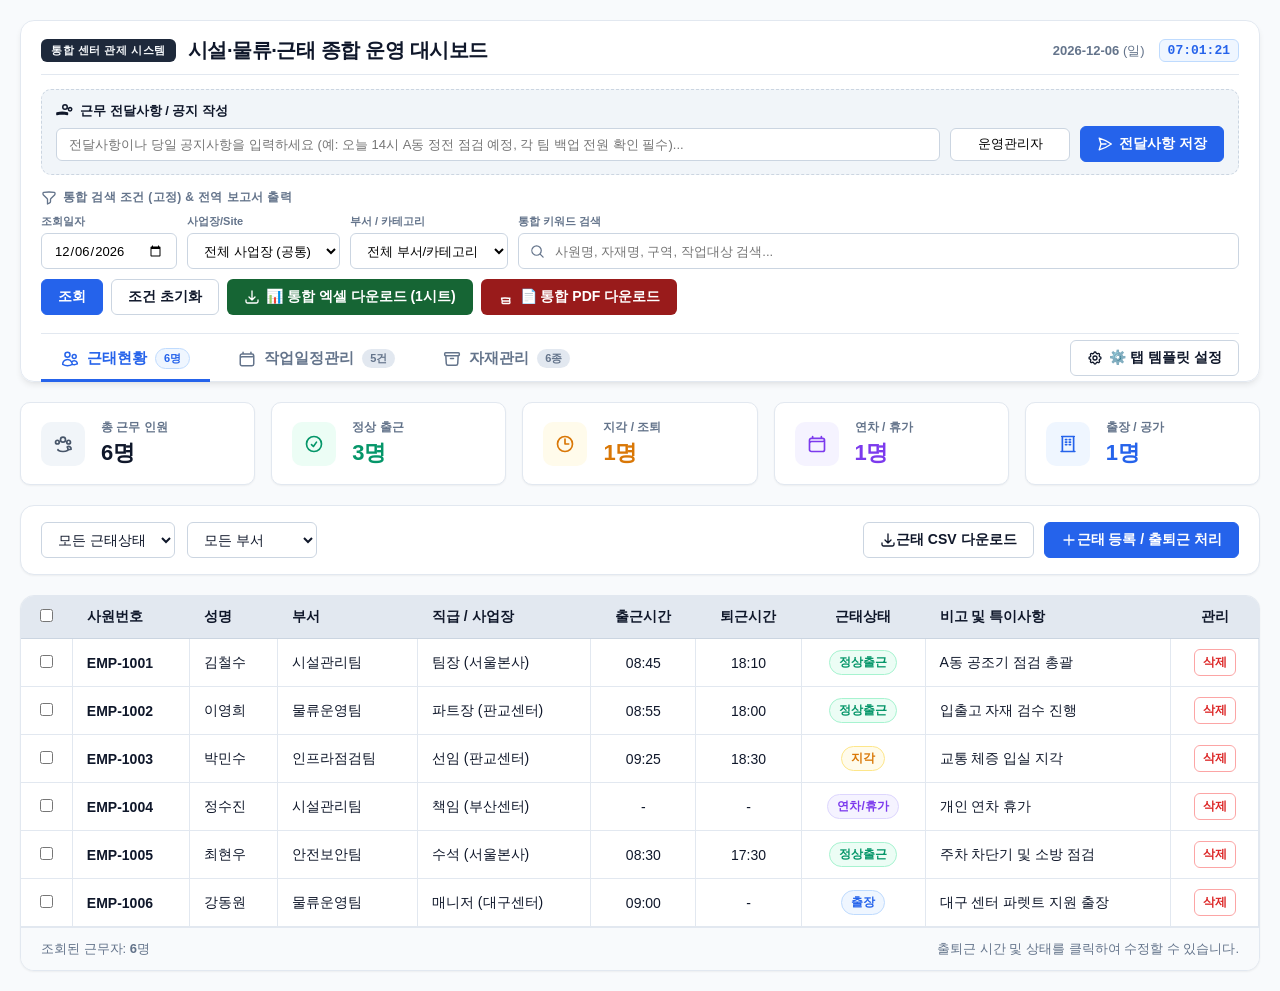
==== commit db50c40e: "fix: Embed dynamic tab navigation inside sticky header to prevent overlap when scrolling" ====
--- a/index.html
+++ b/index.html
@@ -5,13 +5,13 @@
   <meta name="viewport" content="width=device-width, initial-scale=1.0">
   <title>통합 운영 대시보드 | 근태현황 & 작업일정 & 자재관리</title>
   <meta name="description" content="고정 검색조건, 동적 사업장별 탭 템플릿, 근태현황, 작업일정, 자재관리를 통합 지원하는 웹 대시보드">
-  <link rel="stylesheet" href="./style.css?v=20260904_4">
+  <link rel="stylesheet" href="./style.css?v=20260904_5">
 </head>
 <body>
   <div class="app-container">
     
     <!-- ==========================================================================
-         1. FIXED GLOBAL HEADER (상단 고정 검색조건 및 전달사항 입력 영역)
+         1. FIXED GLOBAL HEADER (상단 고정 헤더: 검색조건 + 전달사항 + 동적 탭 바 통합)
          ========================================================================== -->
     <header class="global-fixed-header">
       <!-- Title & Info Bar -->
@@ -130,36 +130,34 @@
             </button>
             <button type="button" class="btn btn-pdf-download" id="btnExportIntegratedPdf" title="전달사항 + 모든 탭 통합 보고서 PDF 출력">
               <svg width="16" height="16" viewBox="0 0 24 24" fill="none" stroke="currentColor" stroke-width="2">
-                <path stroke-linecap="round" stroke-linejoin="round" d="M6.72 13.829c-.24.03-.48.062-.72.096m.72-.096a42.415 42.415 0 0110.56 0m-10.56 0L6.34 18m10.94-4.171c.24.03.48.062.72.096m-.72-.096L17.66 18m0 0l.229 2.523a1.125 1.125 0 01-1.12 1.227H7.231a1.125 1.125 0 01-1.12-1.227L6.34 18m11.32 0H6.34" />
+                <path stroke-linecap="round" stroke-linejoin="round" d="M6.72 13.829c-.24.03-.48.062-.72.096m-.72-.096a42.415 42.415 0 0110.56 0m-10.56 0L6.34 18m10.94-4.171c.24.03.48.062.72.096m-.72-.096L17.66 18m0 0l.229 2.523a1.125 1.125 0 01-1.12 1.227H7.231a1.125 1.125 0 01-1.12-1.227L6.34 18m11.32 0H6.34" />
               </svg>
               📄 통합 PDF 다운로드
             </button>
           </div>
         </div>
       </div>
+
+      <!-- Dynamic Tab Navigation Bar (Moved Inside Fixed Header) -->
+      <div class="tab-nav-wrapper">
+        <nav class="main-tab-nav" id="mainTabNav" aria-label="대시보드 동적 탭">
+          <!-- Rendered dynamically by app.js -->
+        </nav>
+
+        <div class="tab-template-setting-btn-group">
+          <button type="button" class="btn btn-outline btn-template-setting" id="btnOpenTemplateSetting" title="사업장별 노출 탭 템플릿 설정">
+            <svg width="16" height="16" viewBox="0 0 24 24" fill="none" stroke="currentColor" stroke-width="2">
+              <path stroke-linecap="round" stroke-linejoin="round" d="M10.325 4.317c.426-1.756 2.924-1.756 3.35 0a1.724 1.724 0 002.573 1.066c1.543-.94 3.31.826 2.37 2.37a1.724 1.724 0 001.065 2.572c1.756.426 1.756 2.924 0 3.35a1.724 1.724 0 00-1.066 2.573c.94 1.543-.826 3.31-2.37 2.37a1.724 1.724 0 00-2.572 1.065c-.426 1.756-2.924 1.756-3.35 0a1.724 1.724 0 00-2.573-1.066c-1.543.94-3.31-.826-2.37-2.37a1.724 1.724 0 00-1.065-2.572c-1.756-.426-1.756-2.924 0-3.35a1.724 1.724 0 001.066-2.573c-.94-1.543.826-3.31 2.37-2.37.996.608 2.296.07 2.572-1.065z" />
+              <path stroke-linecap="round" stroke-linejoin="round" d="M15 12a3 3 0 11-6 0 3 3 0 016 0z" />
+            </svg>
+            ⚙️ 탭 템플릿 설정
+          </button>
+        </div>
+      </div>
     </header>
 
     <!-- ==========================================================================
-         2. DYNAMIC TAB NAVIGATION BAR (사업장별 템플릿 기반 동적 탭)
-         ========================================================================== -->
-    <div class="tab-nav-wrapper">
-      <nav class="main-tab-nav" id="mainTabNav" aria-label="대시보드 동적 탭">
-        <!-- Rendered dynamically by app.js -->
-      </nav>
-
-      <div class="tab-template-setting-btn-group">
-        <button type="button" class="btn btn-outline btn-template-setting" id="btnOpenTemplateSetting" title="사업장별 노출 탭 템플릿 설정">
-          <svg width="16" height="16" viewBox="0 0 24 24" fill="none" stroke="currentColor" stroke-width="2">
-            <path stroke-linecap="round" stroke-linejoin="round" d="M10.325 4.317c.426-1.756 2.924-1.756 3.35 0a1.724 1.724 0 002.573 1.066c1.543-.94 3.31.826 2.37 2.37a1.724 1.724 0 001.065 2.572c1.756.426 1.756 2.924 0 3.35a1.724 1.724 0 00-1.066 2.573c.94 1.543-.826 3.31-2.37 2.37a1.724 1.724 0 00-2.572 1.065c-.426 1.756-2.924 1.756-3.35 0a1.724 1.724 0 00-2.573-1.066c-1.543.94-3.31-.826-2.37-2.37a1.724 1.724 0 00-1.065-2.572c-1.756-.426-1.756-2.924 0-3.35a1.724 1.724 0 001.066-2.573c-.94-1.543.826-3.31 2.37-2.37.996.608 2.296.07 2.572-1.065z" />
-            <path stroke-linecap="round" stroke-linejoin="round" d="M15 12a3 3 0 11-6 0 3 3 0 016 0z" />
-          </svg>
-          ⚙️ 탭 템플릿 설정
-        </button>
-      </div>
-    </div>
-
-    <!-- ==========================================================================
-         3. TAB CONTENT 1: [근태현황] PANEL
+         2. TAB CONTENT 1: [근태현황] PANEL
          ========================================================================== -->
     <main class="tab-panel active" id="tabPanelAttendance">
       <!-- Attendance KPI Summary Cards -->
@@ -297,7 +295,7 @@
     </main>
 
     <!-- ==========================================================================
-         4. TAB CONTENT 2: [작업일정관리] PANEL (이미지 등록 & 미리보기 컬럼 포함)
+         3. TAB CONTENT 2: [작업일정관리] PANEL
          ========================================================================== -->
     <main class="tab-panel" id="tabPanelSchedule">
       <!-- Work Schedule Toolbar -->
@@ -389,7 +387,7 @@
     </main>
 
     <!-- ==========================================================================
-         5. TAB CONTENT 3: [자재관리] PANEL (신규 동적 탭)
+         4. TAB CONTENT 3: [자재관리] PANEL
          ========================================================================== -->
     <main class="tab-panel" id="tabPanelMaterial">
       <!-- Material KPI Summary Cards -->
@@ -512,7 +510,7 @@
 
   </div>
 
-  <!-- Modal 1: Work Schedule Registration (Includes File Input) -->
+  <!-- Modal 1: Work Schedule Registration -->
   <div class="modal-overlay" id="modalOverlay" role="dialog" aria-modal="true" aria-labelledby="modalTitle">
     <div class="modal-card">
       <div class="modal-header">
@@ -756,6 +754,6 @@
   <div id="pdfReportPrintContainer" class="pdf-report-print-container"></div>
 
   <!-- JavaScript -->
-  <script src="./app.js?v=20260904_4"></script>
+  <script src="./app.js?v=20260904_5"></script>
 </body>
 </html>
--- a/style.css
+++ b/style.css
@@ -49,7 +49,7 @@
   background-color: var(--bg-page);
   color: var(--text-main);
   min-height: 100vh;
-  padding: 24px 20px;
+  padding: 20px;
   -webkit-font-smoothing: antialiased;
 }
 
@@ -63,22 +63,22 @@
 }
 
 /* ==========================================================================
-   1. GLOBAL FIXED HEADER (상단 고정 영역)
+   1. GLOBAL FIXED HEADER (상단 고정 헤더: 검색조건 + 전달사항 + 동적 탭 통합)
    ========================================================================== */
 .global-fixed-header {
   position: sticky;
   top: 0;
   z-index: 100;
-  background: rgba(255, 255, 255, 0.95);
+  background: rgba(255, 255, 255, 0.98);
   backdrop-filter: blur(12px);
   -webkit-backdrop-filter: blur(12px);
   border: 1px solid var(--border-color);
   border-radius: var(--radius-lg);
-  padding: 20px;
+  padding: 16px 20px 0 20px;
   box-shadow: var(--shadow-md);
   display: flex;
   flex-direction: column;
-  gap: 16px;
+  gap: 14px;
   transition: all 0.2s ease;
 }
 
@@ -87,7 +87,7 @@
   align-items: center;
   justify-content: space-between;
   border-bottom: 1px solid var(--border-color);
-  padding-bottom: 12px;
+  padding-bottom: 10px;
 }
 
 .brand-group {
@@ -137,16 +137,16 @@
   background: #f1f5f9;
   border: 1px dashed #cbd5e1;
   border-radius: var(--radius-md);
-  padding: 14px 16px;
-  display: flex;
-  flex-direction: column;
-  gap: 10px;
-}
-
-.notice-input-group {
+  padding: 12px 14px;
   display: flex;
   flex-direction: column;
   gap: 8px;
+}
+
+.notice-input-group {
+  display: flex;
+  flex-direction: column;
+  gap: 6px;
 }
 
 .notice-label {
@@ -166,7 +166,7 @@
 
 .notice-input {
   flex: 1;
-  padding: 9px 14px;
+  padding: 8px 12px;
   border: 1px solid var(--border-dark);
   border-radius: var(--radius-sm);
   font-size: 13px;
@@ -182,7 +182,7 @@
 
 .notice-author-input {
   width: 120px;
-  padding: 9px 10px;
+  padding: 8px 10px;
   border: 1px solid var(--border-dark);
   border-radius: var(--radius-sm);
   font-size: 13px;
@@ -193,7 +193,7 @@
 .btn-save-notice {
   white-space: nowrap;
   gap: 6px;
-  padding: 9px 16px;
+  padding: 8px 14px;
 }
 
 /* Saved Notice Active Banner */
@@ -202,7 +202,7 @@
   border: 1px solid #fde68a;
   border-left: 4px solid var(--warning);
   border-radius: var(--radius-sm);
-  padding: 10px 14px;
+  padding: 8px 12px;
   display: flex;
   align-items: center;
   justify-content: space-between;
@@ -259,7 +259,7 @@
 .global-search-card {
   display: flex;
   flex-direction: column;
-  gap: 10px;
+  gap: 8px;
 }
 
 .search-section-title {
@@ -276,7 +276,7 @@
 .global-search-controls {
   display: flex;
   align-items: flex-end;
-  gap: 12px;
+  gap: 10px;
   flex-wrap: wrap;
 }
 
@@ -293,17 +293,17 @@
 }
 
 .control-input, .control-select {
-  padding: 8px 12px;
+  padding: 7px 12px;
   border: 1px solid var(--border-dark);
   border-radius: var(--radius-sm);
   font-size: 13px;
   background: #fff;
-  height: 38px;
+  height: 36px;
 }
 
 .search-field.keyword-field {
   flex: 1;
-  min-width: 200px;
+  min-width: 180px;
 }
 
 .input-with-icon {
@@ -355,14 +355,15 @@
 }
 
 /* ==========================================================================
-   2. MAIN DYNAMIC TAB NAVIGATION BAR & TEMPLATE SETTING
+   2. MAIN DYNAMIC TAB NAVIGATION BAR (Sticky Header 내부 통합)
    ========================================================================== */
 .tab-nav-wrapper {
   display: flex;
   align-items: center;
   justify-content: space-between;
-  border-bottom: 2px solid var(--border-color);
-  padding: 0 4px;
+  border-top: 1px solid var(--border-color);
+  padding-top: 4px;
+  margin-top: 4px;
 }
 
 .main-tab-nav {
@@ -375,14 +376,14 @@
   display: flex;
   align-items: center;
   gap: 8px;
-  padding: 12px 22px;
+  padding: 10px 20px;
   font-size: 15px;
   font-weight: 600;
   color: var(--text-muted);
   background: none;
   border: none;
   border-bottom: 3px solid transparent;
-  margin-bottom: -2px;
+  margin-bottom: -1px;
   cursor: pointer;
   transition: all 0.2s ease;
 }
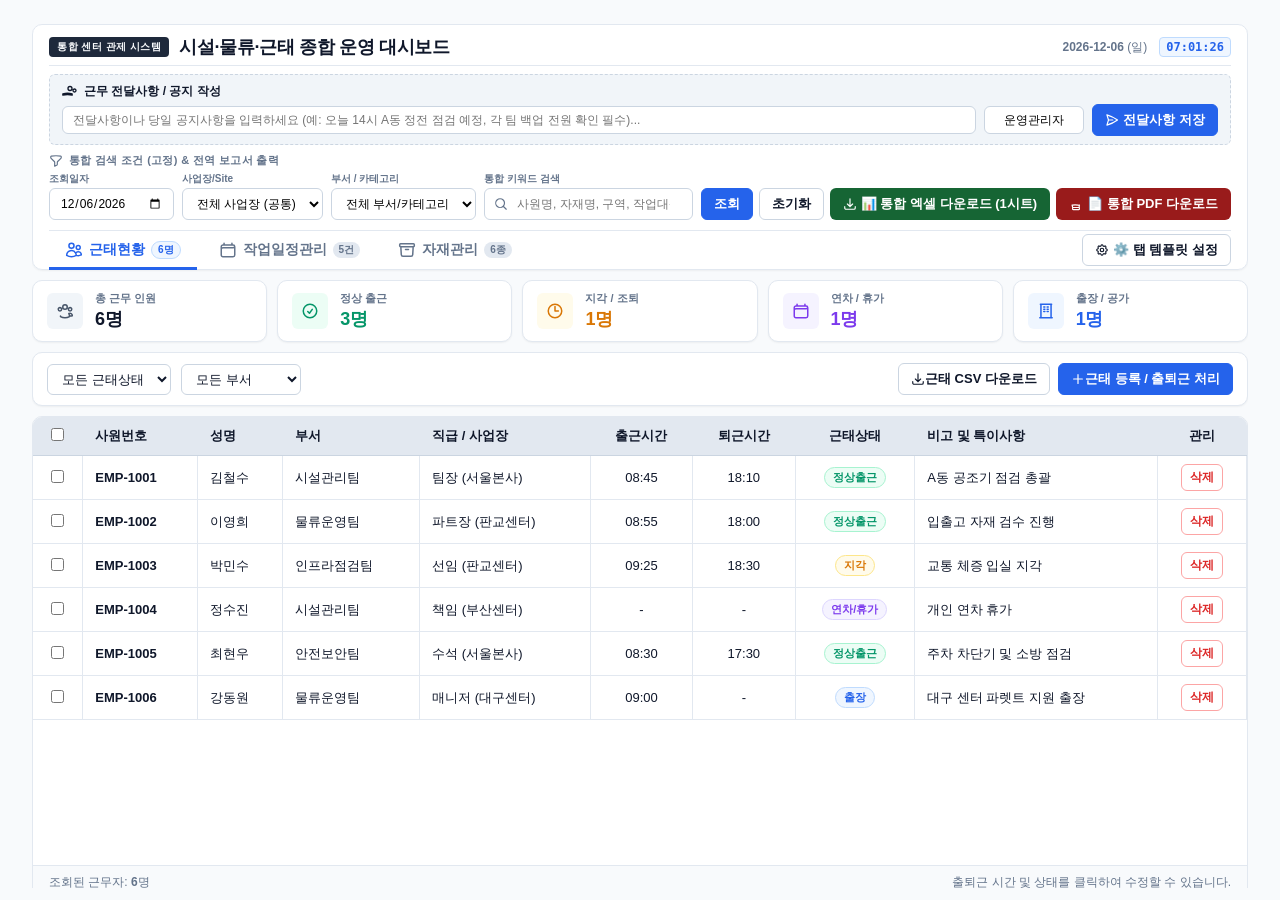
==== commit 04557c54: "style: Lock top header, notice bar, tabs, and KPI cards; enable internal scrolling exclusively insid" ====
--- a/index.html
+++ b/index.html
@@ -5,13 +5,13 @@
   <meta name="viewport" content="width=device-width, initial-scale=1.0">
   <title>통합 운영 대시보드 | 근태현황 & 작업일정 & 자재관리</title>
   <meta name="description" content="고정 검색조건, 동적 사업장별 탭 템플릿, 근태현황, 작업일정, 자재관리를 통합 지원하는 웹 대시보드">
-  <link rel="stylesheet" href="./style.css?v=20260904_5">
+  <link rel="stylesheet" href="./style.css?v=20260904_6">
 </head>
 <body>
   <div class="app-container">
     
     <!-- ==========================================================================
-         1. FIXED GLOBAL HEADER (상단 고정 헤더: 검색조건 + 전달사항 + 동적 탭 바 통합)
+         1. FIXED GLOBAL HEADER (상단 완전 고정 헤더 영역)
          ========================================================================== -->
     <header class="global-fixed-header">
       <!-- Title & Info Bar -->
@@ -30,7 +30,7 @@
       <div class="global-notice-card">
         <div class="notice-input-group">
           <div class="notice-label">
-            <svg width="18" height="18" viewBox="0 0 24 24" fill="none" stroke="currentColor" stroke-width="2">
+            <svg width="16" height="16" viewBox="0 0 24 24" fill="none" stroke="currentColor" stroke-width="2">
               <path stroke-linecap="round" stroke-linejoin="round" d="M10.34 15.84c-.688-.06-1.38-.09-2.08-.09-2.5 0-4.83.375-7 .96v-1.92c2.17-.585 4.5-1.02 7-1.02s4.83.435 7 1.02v1.92c-2.17-.585-4.5-.96-7-.96zM15 6.75a3 3 0 11-6 0 3 3 0 016 0zm6 3a2.25 2.25 0 10-4.5 0 2.25 2.25 0 004.5 0z" />
             </svg>
             <span>근무 전달사항 / 공지 작성</span>
@@ -39,7 +39,7 @@
             <input type="text" id="globalNoticeInput" class="notice-input" placeholder="전달사항이나 당일 공지사항을 입력하세요 (예: 오늘 14시 A동 정전 점검 예정, 각 팀 백업 전원 확인 필수)...">
             <input type="text" id="globalNoticeAuthor" class="notice-author-input" value="운영관리자" placeholder="작성자">
             <button type="button" class="btn btn-primary btn-save-notice" id="btnSaveNotice">
-              <svg width="16" height="16" viewBox="0 0 24 24" fill="none" stroke="currentColor" stroke-width="2">
+              <svg width="14" height="14" viewBox="0 0 24 24" fill="none" stroke="currentColor" stroke-width="2">
                 <path stroke-linecap="round" stroke-linejoin="round" d="M6 12L3.269 3.126A59.768 59.768 0 0121.485 12 59.77 59.77 0 013.27 20.876L5.999 12zm0 0h7.5" />
               </svg>
               전달사항 저장
@@ -61,7 +61,7 @@
       <!-- Global Search Bar (통합 검색 조건 & 통합 엑셀/PDF 다운로드) -->
       <div class="global-search-card">
         <div class="search-section-title">
-          <svg width="16" height="16" viewBox="0 0 24 24" fill="none" stroke="currentColor" stroke-width="2">
+          <svg width="14" height="14" viewBox="0 0 24 24" fill="none" stroke="currentColor" stroke-width="2">
             <path stroke-linecap="round" stroke-linejoin="round" d="M12 3c2.755 0 5.455.232 8.083.678.533.09.917.556.917 1.096v1.044a2.25 2.25 0 01-.659 1.591l-5.432 5.432a2.25 2.25 0 00-.659 1.591v2.927a2.25 2.25 0 01-1.244 2.013L9.75 21v-6.568a2.25 2.25 0 00-.659-1.591L3.659 7.409A2.25 2.25 0 013 5.818V4.774c0-.54.384-1.006.917-1.096A48.32 48.32 0 0112 3z" />
           </svg>
           <span>통합 검색 조건 (고정) &amp; 전역 보고서 출력</span>
@@ -107,7 +107,7 @@
           <div class="search-field keyword-field">
             <label for="globalSearchKeyword">통합 키워드 검색</label>
             <div class="input-with-icon">
-              <svg width="15" height="15" viewBox="0 0 24 24" fill="none" stroke="currentColor" stroke-width="2">
+              <svg width="14" height="14" viewBox="0 0 24 24" fill="none" stroke="currentColor" stroke-width="2">
                 <path stroke-linecap="round" stroke-linejoin="round" d="M21 21l-5.197-5.197m0 0A7.5 7.5 0 105.196 5.196a7.5 7.5 0 0010.607 10.607z" />
               </svg>
               <input type="search" id="globalSearchKeyword" class="control-input" placeholder="사원명, 자재명, 구역, 작업대상 검색...">
@@ -120,16 +120,16 @@
               조회
             </button>
             <button type="button" class="btn btn-outline" id="btnGlobalReset">
-              조건 초기화
+              초기화
             </button>
             <button type="button" class="btn btn-excel-download" id="btnExportIntegratedExcel" title="전달사항 + 모든 탭 1개 시트 통합 엑셀 다운로드">
-              <svg width="16" height="16" viewBox="0 0 24 24" fill="none" stroke="currentColor" stroke-width="2">
+              <svg width="14" height="14" viewBox="0 0 24 24" fill="none" stroke="currentColor" stroke-width="2">
                 <path stroke-linecap="round" stroke-linejoin="round" d="M3 16.5v2.25A2.25 2.25 0 005.25 21h13.5A2.25 2.25 0 0021 18.75V16.5M16.5 12L12 16.5m0 0L7.5 12m4.5 4.5V3" />
               </svg>
               📊 통합 엑셀 다운로드 (1시트)
             </button>
             <button type="button" class="btn btn-pdf-download" id="btnExportIntegratedPdf" title="전달사항 + 모든 탭 통합 보고서 PDF 출력">
-              <svg width="16" height="16" viewBox="0 0 24 24" fill="none" stroke="currentColor" stroke-width="2">
+              <svg width="14" height="14" viewBox="0 0 24 24" fill="none" stroke="currentColor" stroke-width="2">
                 <path stroke-linecap="round" stroke-linejoin="round" d="M6.72 13.829c-.24.03-.48.062-.72.096m-.72-.096a42.415 42.415 0 0110.56 0m-10.56 0L6.34 18m10.94-4.171c.24.03.48.062.72.096m-.72-.096L17.66 18m0 0l.229 2.523a1.125 1.125 0 01-1.12 1.227H7.231a1.125 1.125 0 01-1.12-1.227L6.34 18m11.32 0H6.34" />
               </svg>
               📄 통합 PDF 다운로드
@@ -138,7 +138,7 @@
         </div>
       </div>
 
-      <!-- Dynamic Tab Navigation Bar (Moved Inside Fixed Header) -->
+      <!-- Dynamic Tab Navigation Bar -->
       <div class="tab-nav-wrapper">
         <nav class="main-tab-nav" id="mainTabNav" aria-label="대시보드 동적 탭">
           <!-- Rendered dynamically by app.js -->
@@ -146,7 +146,7 @@
 
         <div class="tab-template-setting-btn-group">
           <button type="button" class="btn btn-outline btn-template-setting" id="btnOpenTemplateSetting" title="사업장별 노출 탭 템플릿 설정">
-            <svg width="16" height="16" viewBox="0 0 24 24" fill="none" stroke="currentColor" stroke-width="2">
+            <svg width="14" height="14" viewBox="0 0 24 24" fill="none" stroke="currentColor" stroke-width="2">
               <path stroke-linecap="round" stroke-linejoin="round" d="M10.325 4.317c.426-1.756 2.924-1.756 3.35 0a1.724 1.724 0 002.573 1.066c1.543-.94 3.31.826 2.37 2.37a1.724 1.724 0 001.065 2.572c1.756.426 1.756 2.924 0 3.35a1.724 1.724 0 00-1.066 2.573c.94 1.543-.826 3.31-2.37 2.37a1.724 1.724 0 00-2.572 1.065c-.426 1.756-2.924 1.756-3.35 0a1.724 1.724 0 00-2.573-1.066c-1.543.94-3.31-.826-2.37-2.37a1.724 1.724 0 00-1.065-2.572c-1.756-.426-1.756-2.924 0-3.35a1.724 1.724 0 001.066-2.573c-.94-1.543.826-3.31 2.37-2.37.996.608 2.296.07 2.572-1.065z" />
               <path stroke-linecap="round" stroke-linejoin="round" d="M15 12a3 3 0 11-6 0 3 3 0 016 0z" />
             </svg>
@@ -157,14 +157,14 @@
     </header>
 
     <!-- ==========================================================================
-         2. TAB CONTENT 1: [근태현황] PANEL
+         2. TAB CONTENT 1: [근태현황] PANEL (Grid-Only Internal Scroll)
          ========================================================================== -->
     <main class="tab-panel active" id="tabPanelAttendance">
-      <!-- Attendance KPI Summary Cards -->
+      <!-- Attendance KPI Summary Cards (Fixed) -->
       <section class="kpi-grid">
         <div class="kpi-card">
           <div class="kpi-icon total">
-            <svg width="20" height="20" viewBox="0 0 24 24" fill="none" stroke="currentColor" stroke-width="2">
+            <svg width="18" height="18" viewBox="0 0 24 24" fill="none" stroke="currentColor" stroke-width="2">
               <path stroke-linecap="round" stroke-linejoin="round" d="M18 18.72a9.094 9.094 0 003.741-.479 3 3 0 00-4.682-2.72m.94 3.198l.001.031c0 .225-.012.447-.037.666A11.944 11.944 0 0112 21c-2.17 0-4.207-.576-5.963-1.584A6.062 6.062 0 016 18.719m12 0a5.971 5.971 0 00-.941-3.197M15 6.75a3 3 0 11-6 0 3 3 0 016 0zm6 3a2.25 2.25 0 10-4.5 0 2.25 2.25 0 004.5 0zm-13.5 0a2.25 2.25 0 10-4.5 0 2.25 2.25 0 004.5 0z" />
             </svg>
           </div>
@@ -176,7 +176,7 @@
 
         <div class="kpi-card">
           <div class="kpi-icon present">
-            <svg width="20" height="20" viewBox="0 0 24 24" fill="none" stroke="currentColor" stroke-width="2">
+            <svg width="18" height="18" viewBox="0 0 24 24" fill="none" stroke="currentColor" stroke-width="2">
               <path stroke-linecap="round" stroke-linejoin="round" d="M9 12.75L11.25 15 15 9.75M21 12a9 9 0 11-18 0 9 9 0 0118 0z" />
             </svg>
           </div>
@@ -188,7 +188,7 @@
 
         <div class="kpi-card">
           <div class="kpi-icon late">
-            <svg width="20" height="20" viewBox="0 0 24 24" fill="none" stroke="currentColor" stroke-width="2">
+            <svg width="18" height="18" viewBox="0 0 24 24" fill="none" stroke="currentColor" stroke-width="2">
               <path stroke-linecap="round" stroke-linejoin="round" d="M12 6v6h4.5m4.5 0a9 9 0 11-18 0 9 9 0 0118 0z" />
             </svg>
           </div>
@@ -200,7 +200,7 @@
 
         <div class="kpi-card">
           <div class="kpi-icon leave">
-            <svg width="20" height="20" viewBox="0 0 24 24" fill="none" stroke="currentColor" stroke-width="2">
+            <svg width="18" height="18" viewBox="0 0 24 24" fill="none" stroke="currentColor" stroke-width="2">
               <path stroke-linecap="round" stroke-linejoin="round" d="M6.75 3v2.25M17.25 3v2.25M3 18.75V7.5a2.25 2.25 0 012.25-2.25h13.5A2.25 2.25 0 0121 7.5v11.25m-18 0A2.25 2.25 0 005.25 21h13.5A2.25 2.25 0 0021 18.75m-18 0v-7.5A2.25 2.25 0 015.25 9h13.5A2.25 2.25 0 0121 9v7.5" />
             </svg>
           </div>
@@ -212,7 +212,7 @@
 
         <div class="kpi-card">
           <div class="kpi-icon trip">
-            <svg width="20" height="20" viewBox="0 0 24 24" fill="none" stroke="currentColor" stroke-width="2">
+            <svg width="18" height="18" viewBox="0 0 24 24" fill="none" stroke="currentColor" stroke-width="2">
               <path stroke-linecap="round" stroke-linejoin="round" d="M3.75 21h16.5M4.5 3h15M5.25 3v18m13.5-18v18M9 6.75h1.5m-1.5 3h1.5m-1.5 3h1.5m3-6h1.5m-1.5 3h1.5m-1.5 3h1.5" />
             </svg>
           </div>
@@ -223,7 +223,7 @@
         </div>
       </section>
 
-      <!-- Attendance Toolbar -->
+      <!-- Attendance Toolbar (Fixed) -->
       <section class="toolbar-card">
         <div class="filter-group">
           <select id="attendanceStatusFilter" class="filter-select" aria-label="근태 상태 필터">
@@ -247,13 +247,13 @@
 
         <div class="action-group">
           <button type="button" class="btn btn-outline" id="btnAttendanceExportCsv">
-            <svg width="16" height="16" viewBox="0 0 24 24" fill="none" stroke="currentColor" stroke-width="2">
+            <svg width="14" height="14" viewBox="0 0 24 24" fill="none" stroke="currentColor" stroke-width="2">
               <path stroke-linecap="round" stroke-linejoin="round" d="M3 16.5v2.25A2.25 2.25 0 005.25 21h13.5A2.25 2.25 0 0021 18.75V16.5M16.5 12L12 16.5m0 0L7.5 12m4.5 4.5V3" />
             </svg>
             근태 CSV 다운로드
           </button>
           <button type="button" class="btn btn-primary" id="btnAddAttendance">
-            <svg width="16" height="16" viewBox="0 0 24 24" fill="none" stroke="currentColor" stroke-width="2">
+            <svg width="14" height="14" viewBox="0 0 24 24" fill="none" stroke="currentColor" stroke-width="2">
               <path stroke-linecap="round" stroke-linejoin="round" d="M12 4.5v15m7.5-7.5h-15" />
             </svg>
             근태 등록 / 출퇴근 처리
@@ -261,7 +261,7 @@
         </div>
       </section>
 
-      <!-- Attendance Table -->
+      <!-- Attendance Table (Grid-Only Internal Scroll) -->
       <section class="table-card">
         <div class="table-wrapper">
           <table class="schedule-table" id="attendanceTable">
@@ -295,15 +295,15 @@
     </main>
 
     <!-- ==========================================================================
-         3. TAB CONTENT 2: [작업일정관리] PANEL
+         3. TAB CONTENT 2: [작업일정관리] PANEL (Grid-Only Internal Scroll)
          ========================================================================== -->
     <main class="tab-panel" id="tabPanelSchedule">
-      <!-- Work Schedule Toolbar -->
+      <!-- Work Schedule Toolbar (Fixed) -->
       <section class="toolbar-card" aria-label="작업일정 필터 및 관리 도구">
         <div class="filter-group">
           <!-- Live Search -->
           <div class="search-input-wrapper">
-            <svg width="16" height="16" viewBox="0 0 24 24" fill="none" stroke="currentColor" stroke-width="2">
+            <svg width="14" height="14" viewBox="0 0 24 24" fill="none" stroke="currentColor" stroke-width="2">
               <path stroke-linecap="round" stroke-linejoin="round" d="M21 21l-5.197-5.197m0 0A7.5 7.5 0 105.196 5.196a7.5 7.5 0 0010.607 10.607z" />
             </svg>
             <input type="search" id="searchInput" placeholder="작업대상, 내용, 구역 검색..." aria-label="검색어 입력">
@@ -331,7 +331,7 @@
 
         <div class="action-group">
           <button type="button" class="btn btn-outline" id="btnExportCsv" title="CSV 파일로 다운로드">
-            <svg width="16" height="16" viewBox="0 0 24 24" fill="none" stroke="currentColor" stroke-width="2">
+            <svg width="14" height="14" viewBox="0 0 24 24" fill="none" stroke="currentColor" stroke-width="2">
               <path stroke-linecap="round" stroke-linejoin="round" d="M3 16.5v2.25A2.25 2.25 0 005.25 21h13.5A2.25 2.25 0 0021 18.75V16.5M16.5 12L12 16.5m0 0L7.5 12m4.5 4.5V3" />
             </svg>
             CSV 내보내기
@@ -340,7 +340,7 @@
             + 빠른 행 추가
           </button>
           <button type="button" class="btn btn-primary" id="btnAddRow" title="상세 모달로 작업 등록">
-            <svg width="16" height="16" viewBox="0 0 24 24" fill="none" stroke="currentColor" stroke-width="2">
+            <svg width="14" height="14" viewBox="0 0 24 24" fill="none" stroke="currentColor" stroke-width="2">
               <path stroke-linecap="round" stroke-linejoin="round" d="M12 4.5v15m7.5-7.5h-15" />
             </svg>
             신규 작업 등록
@@ -354,7 +354,7 @@
         </div>
       </section>
 
-      <!-- Schedule Table Card -->
+      <!-- Schedule Table Card (Grid-Only Internal Scroll) -->
       <section class="table-card">
         <div class="table-wrapper">
           <table class="schedule-table" id="scheduleTable">
@@ -387,14 +387,14 @@
     </main>
 
     <!-- ==========================================================================
-         4. TAB CONTENT 3: [자재관리] PANEL
+         4. TAB CONTENT 3: [자재관리] PANEL (Grid-Only Internal Scroll)
          ========================================================================== -->
     <main class="tab-panel" id="tabPanelMaterial">
-      <!-- Material KPI Summary Cards -->
+      <!-- Material KPI Summary Cards (Fixed) -->
       <section class="kpi-grid">
         <div class="kpi-card">
           <div class="kpi-icon total">
-            <svg width="20" height="20" viewBox="0 0 24 24" fill="none" stroke="currentColor" stroke-width="2">
+            <svg width="18" height="18" viewBox="0 0 24 24" fill="none" stroke="currentColor" stroke-width="2">
               <path stroke-linecap="round" stroke-linejoin="round" d="M20.25 7.5l-.625 10.632a2.25 2.25 0 01-2.247 2.118H6.622a2.25 2.25 0 01-2.247-2.118L3.75 7.5M10 11.25h4M3.375 7.5h17.25c.621 0 1.125-.504 1.125-1.125v-1.5c0-.621-.504-1.125-1.125-1.125H3.375c-.621 0-1.125.504-1.125 1.125v1.5c0 .621.504 1.125 1.125 1.125z" />
             </svg>
           </div>
@@ -406,7 +406,7 @@
 
         <div class="kpi-card">
           <div class="kpi-icon present">
-            <svg width="20" height="20" viewBox="0 0 24 24" fill="none" stroke="currentColor" stroke-width="2">
+            <svg width="18" height="18" viewBox="0 0 24 24" fill="none" stroke="currentColor" stroke-width="2">
               <path stroke-linecap="round" stroke-linejoin="round" d="M9 12.75L11.25 15 15 9.75M21 12a9 9 0 11-18 0 9 9 0 0118 0z" />
             </svg>
           </div>
@@ -418,7 +418,7 @@
 
         <div class="kpi-card">
           <div class="kpi-icon late">
-            <svg width="20" height="20" viewBox="0 0 24 24" fill="none" stroke="currentColor" stroke-width="2">
+            <svg width="18" height="18" viewBox="0 0 24 24" fill="none" stroke="currentColor" stroke-width="2">
               <path stroke-linecap="round" stroke-linejoin="round" d="M12 9v3.75m-9.303 3.376c-.866 1.5.217 3.374 1.948 3.374h14.71c1.73 0 2.813-1.874 1.948-3.374L13.949 3.378c-.866-1.5-3.032-1.5-3.898 0L2.697 16.126zM12 15.75h.007v.008H12v-.008z" />
             </svg>
           </div>
@@ -430,7 +430,7 @@
 
         <div class="kpi-card">
           <div class="kpi-icon leave">
-            <svg width="20" height="20" viewBox="0 0 24 24" fill="none" stroke="currentColor" stroke-width="2">
+            <svg width="18" height="18" viewBox="0 0 24 24" fill="none" stroke="currentColor" stroke-width="2">
               <path stroke-linecap="round" stroke-linejoin="round" d="M8.25 18.75a1.5 1.5 0 01-3 0m3 0a1.5 1.5 0 00-3 0m3 0h6m-9 0H3.375a1.125 1.125 0 01-1.125-1.125V14.25m17.25 4.5a1.5 1.5 0 01-3 0m3 0a1.5 1.5 0 00-3 0m3 0h1.125c.621 0 1.129-.504 1.09-1.124a17.902 17.902 0 00-3.213-9.193 2.056 2.056 0 00-1.58-.86H14.25M16.5 18.75h-2.25m0-11.177v-.958c0-.568-.422-1.048-.987-1.106a48.554 48.554 0 00-10.026 0C.68 5.58.25 6.06.25 6.628v.958m16 0v.958c0 .568-.422 1.048-.987 1.106a48.554 48.554 0 01-10.026 0C4.68 9.58 4.25 9.1 4.25 8.532v-.958" />
             </svg>
           </div>
@@ -441,7 +441,7 @@
         </div>
       </section>
 
-      <!-- Material Toolbar -->
+      <!-- Material Toolbar (Fixed) -->
       <section class="toolbar-card">
         <div class="filter-group">
           <select id="materialCategoryFilter" class="filter-select" aria-label="자재 카테고리 필터">
@@ -461,13 +461,13 @@
 
         <div class="action-group">
           <button type="button" class="btn btn-outline" id="btnMaterialExportCsv">
-            <svg width="16" height="16" viewBox="0 0 24 24" fill="none" stroke="currentColor" stroke-width="2">
+            <svg width="14" height="14" viewBox="0 0 24 24" fill="none" stroke="currentColor" stroke-width="2">
               <path stroke-linecap="round" stroke-linejoin="round" d="M3 16.5v2.25A2.25 2.25 0 005.25 21h13.5A2.25 2.25 0 0021 18.75V16.5M16.5 12L12 16.5m0 0L7.5 12m4.5 4.5V3" />
             </svg>
             자재 재고 CSV 다운로드
           </button>
           <button type="button" class="btn btn-primary" id="btnAddMaterial">
-            <svg width="16" height="16" viewBox="0 0 24 24" fill="none" stroke="currentColor" stroke-width="2">
+            <svg width="14" height="14" viewBox="0 0 24 24" fill="none" stroke="currentColor" stroke-width="2">
               <path stroke-linecap="round" stroke-linejoin="round" d="M12 4.5v15m7.5-7.5h-15" />
             </svg>
             신규 자재 등록 / 재고 조정
@@ -475,7 +475,7 @@
         </div>
       </section>
 
-      <!-- Material Table Card -->
+      <!-- Material Table Card (Grid-Only Internal Scroll) -->
       <section class="table-card">
         <div class="table-wrapper">
           <table class="schedule-table" id="materialTable">
@@ -754,6 +754,6 @@
   <div id="pdfReportPrintContainer" class="pdf-report-print-container"></div>
 
   <!-- JavaScript -->
-  <script src="./app.js?v=20260904_5"></script>
+  <script src="./app.js?v=20260904_6"></script>
 </body>
 </html>
--- a/style.css
+++ b/style.css
@@ -45,41 +45,41 @@
   font-family: -apple-system, BlinkMacSystemFont, "Segoe UI", Roboto, "Noto Sans KR", "Apple SD Gothic Neo", sans-serif;
 }
 
-body {
+html, body {
+  height: 100%;
+  overflow: hidden;
   background-color: var(--bg-page);
   color: var(--text-main);
-  min-height: 100vh;
-  padding: 20px;
+  padding: 12px 16px;
   -webkit-font-smoothing: antialiased;
 }
 
-/* Container */
+/* Full Viewport App Container (Fixed Layout) */
 .app-container {
-  max-width: 1420px;
+  max-width: 1440px;
+  height: calc(100vh - 24px);
   margin: 0 auto;
   display: flex;
   flex-direction: column;
-  gap: 20px;
+  gap: 10px;
+  overflow: hidden;
 }
 
 /* ==========================================================================
-   1. GLOBAL FIXED HEADER (상단 고정 헤더: 검색조건 + 전달사항 + 동적 탭 통합)
+   1. GLOBAL FIXED HEADER (상단 완전 고정 영역)
    ========================================================================== */
 .global-fixed-header {
-  position: sticky;
-  top: 0;
-  z-index: 100;
+  flex-shrink: 0;
   background: rgba(255, 255, 255, 0.98);
   backdrop-filter: blur(12px);
   -webkit-backdrop-filter: blur(12px);
   border: 1px solid var(--border-color);
-  border-radius: var(--radius-lg);
-  padding: 16px 20px 0 20px;
-  box-shadow: var(--shadow-md);
+  border-radius: var(--radius-md);
+  padding: 10px 16px 0 16px;
+  box-shadow: var(--shadow-sm);
   display: flex;
   flex-direction: column;
-  gap: 14px;
-  transition: all 0.2s ease;
+  gap: 8px;
 }
 
 .global-title-bar {
@@ -87,28 +87,28 @@
   align-items: center;
   justify-content: space-between;
   border-bottom: 1px solid var(--border-color);
-  padding-bottom: 10px;
+  padding-bottom: 6px;
 }
 
 .brand-group {
   display: flex;
   align-items: center;
-  gap: 12px;
+  gap: 10px;
 }
 
 .system-tag {
   background: #1e293b;
   color: #f8fafc;
-  font-size: 11px;
+  font-size: 10px;
   font-weight: 700;
   letter-spacing: 0.05em;
-  padding: 4px 10px;
-  border-radius: 6px;
+  padding: 3px 8px;
+  border-radius: 4px;
   text-transform: uppercase;
 }
 
 .brand-group h1 {
-  font-size: 20px;
+  font-size: 18px;
   font-weight: 700;
   color: var(--text-main);
   letter-spacing: -0.02em;
@@ -117,8 +117,8 @@
 .global-meta-info {
   display: flex;
   align-items: center;
-  gap: 14px;
-  font-size: 13px;
+  gap: 12px;
+  font-size: 12px;
   color: var(--text-muted);
 }
 
@@ -127,8 +127,8 @@
   font-weight: 600;
   background: var(--primary-light);
   color: var(--primary);
-  padding: 3px 8px;
-  border-radius: 6px;
+  padding: 2px 6px;
+  border-radius: 4px;
   border: 1px solid var(--primary-border);
 }
 
@@ -136,24 +136,24 @@
 .global-notice-card {
   background: #f1f5f9;
   border: 1px dashed #cbd5e1;
-  border-radius: var(--radius-md);
-  padding: 12px 14px;
-  display: flex;
-  flex-direction: column;
-  gap: 8px;
-}
-
-.notice-input-group {
+  border-radius: var(--radius-sm);
+  padding: 8px 12px;
   display: flex;
   flex-direction: column;
   gap: 6px;
 }
 
+.notice-input-group {
+  display: flex;
+  flex-direction: column;
+  gap: 4px;
+}
+
 .notice-label {
   display: flex;
   align-items: center;
   gap: 6px;
-  font-size: 13px;
+  font-size: 12px;
   font-weight: 700;
   color: var(--text-main);
 }
@@ -161,15 +161,15 @@
 .notice-controls {
   display: flex;
   align-items: center;
-  gap: 10px;
+  gap: 8px;
 }
 
 .notice-input {
   flex: 1;
-  padding: 8px 12px;
+  padding: 6px 10px;
   border: 1px solid var(--border-dark);
   border-radius: var(--radius-sm);
-  font-size: 13px;
+  font-size: 12px;
   background: #fff;
   transition: all 0.2s ease;
 }
@@ -181,19 +181,20 @@
 }
 
 .notice-author-input {
-  width: 120px;
-  padding: 8px 10px;
+  width: 100px;
+  padding: 6px 8px;
   border: 1px solid var(--border-dark);
   border-radius: var(--radius-sm);
-  font-size: 13px;
+  font-size: 12px;
   background: #fff;
   text-align: center;
 }
 
 .btn-save-notice {
   white-space: nowrap;
-  gap: 6px;
-  padding: 8px 14px;
+  gap: 4px;
+  padding: 6px 12px;
+  font-size: 12px;
 }
 
 /* Saved Notice Active Banner */
@@ -202,11 +203,11 @@
   border: 1px solid #fde68a;
   border-left: 4px solid var(--warning);
   border-radius: var(--radius-sm);
-  padding: 8px 12px;
+  padding: 6px 10px;
   display: flex;
   align-items: center;
   justify-content: space-between;
-  gap: 12px;
+  gap: 10px;
   animation: fadeInNotice 0.3s ease-out;
 }
 
@@ -216,18 +217,18 @@
 }
 
 .banner-badge {
-  font-size: 11px;
+  font-size: 10px;
   font-weight: 800;
   color: #b45309;
   background: #fef3c7;
-  padding: 3px 8px;
+  padding: 2px 6px;
   border-radius: 999px;
   white-space: nowrap;
 }
 
 .banner-text {
   flex: 1;
-  font-size: 13px;
+  font-size: 12px;
   font-weight: 600;
   color: #92400e;
 }
@@ -235,8 +236,8 @@
 .banner-meta {
   display: flex;
   align-items: center;
-  gap: 10px;
-  font-size: 12px;
+  gap: 8px;
+  font-size: 11px;
   color: #b45309;
 }
 
@@ -245,9 +246,9 @@
   border: none;
   color: #b45309;
   font-weight: 700;
-  font-size: 14px;
+  font-size: 13px;
   cursor: pointer;
-  padding: 2px 6px;
+  padding: 1px 4px;
   border-radius: 4px;
 }
 
@@ -259,14 +260,14 @@
 .global-search-card {
   display: flex;
   flex-direction: column;
-  gap: 8px;
+  gap: 4px;
 }
 
 .search-section-title {
   display: flex;
   align-items: center;
   gap: 6px;
-  font-size: 12px;
+  font-size: 11px;
   font-weight: 700;
   color: var(--text-muted);
   text-transform: uppercase;
@@ -276,34 +277,34 @@
 .global-search-controls {
   display: flex;
   align-items: flex-end;
-  gap: 10px;
+  gap: 8px;
   flex-wrap: wrap;
 }
 
 .search-field {
   display: flex;
   flex-direction: column;
-  gap: 4px;
+  gap: 2px;
 }
 
 .search-field label {
-  font-size: 11px;
+  font-size: 10px;
   font-weight: 600;
   color: var(--text-muted);
 }
 
 .control-input, .control-select {
-  padding: 7px 12px;
+  padding: 5px 10px;
   border: 1px solid var(--border-dark);
   border-radius: var(--radius-sm);
-  font-size: 13px;
+  font-size: 12px;
   background: #fff;
-  height: 36px;
+  height: 32px;
 }
 
 .search-field.keyword-field {
   flex: 1;
-  min-width: 180px;
+  min-width: 160px;
 }
 
 .input-with-icon {
@@ -314,20 +315,20 @@
 
 .input-with-icon svg {
   position: absolute;
-  left: 12px;
+  left: 10px;
   color: var(--text-muted);
   pointer-events: none;
 }
 
 .input-with-icon input {
-  padding-left: 36px;
+  padding-left: 32px;
   width: 100%;
 }
 
 .search-action-btns {
   display: flex;
   align-items: center;
-  gap: 8px;
+  gap: 6px;
   flex-wrap: wrap;
 }
 
@@ -336,7 +337,9 @@
   background: #166534;
   color: #ffffff;
   border-color: #15803d;
-  gap: 6px;
+  gap: 4px;
+  font-size: 12px;
+  padding: 6px 10px;
 }
 
 .btn-excel-download:hover {
@@ -347,7 +350,9 @@
   background: #991b1b;
   color: #ffffff;
   border-color: #b91c1c;
-  gap: 6px;
+  gap: 4px;
+  font-size: 12px;
+  padding: 6px 10px;
 }
 
 .btn-pdf-download:hover {
@@ -355,29 +360,29 @@
 }
 
 /* ==========================================================================
-   2. MAIN DYNAMIC TAB NAVIGATION BAR (Sticky Header 내부 통합)
+   2. MAIN DYNAMIC TAB NAVIGATION BAR
    ========================================================================== */
 .tab-nav-wrapper {
   display: flex;
   align-items: center;
   justify-content: space-between;
   border-top: 1px solid var(--border-color);
-  padding-top: 4px;
-  margin-top: 4px;
+  padding-top: 2px;
+  margin-top: 2px;
 }
 
 .main-tab-nav {
   display: flex;
   align-items: center;
-  gap: 8px;
+  gap: 6px;
 }
 
 .tab-btn {
   display: flex;
   align-items: center;
-  gap: 8px;
-  padding: 10px 20px;
-  font-size: 15px;
+  gap: 6px;
+  padding: 8px 16px;
+  font-size: 14px;
   font-weight: 600;
   color: var(--text-muted);
   background: none;
@@ -401,9 +406,9 @@
 }
 
 .tab-badge {
-  font-size: 11px;
+  font-size: 10px;
   font-weight: 700;
-  padding: 2px 8px;
+  padding: 1px 6px;
   border-radius: 999px;
   background: #e2e8f0;
   color: var(--text-muted);
@@ -417,59 +422,63 @@
 }
 
 .btn-template-setting {
-  margin-bottom: 4px;
-  font-size: 13px;
-  gap: 6px;
-  padding: 6px 12px;
+  margin-bottom: 2px;
+  font-size: 12px;
+  gap: 4px;
+  padding: 4px 10px;
 }
 
 /* ==========================================================================
-   3. TAB PANELS & KPI CARDS
+   3. TAB PANELS & KPI CARDS (Full Height Flex Structure)
    ========================================================================== */
 .tab-panel {
   display: none;
+  flex: 1;
+  min-height: 0;
   flex-direction: column;
-  gap: 20px;
+  gap: 10px;
+  overflow: hidden;
 }
 
 .tab-panel.active {
   display: flex;
-  animation: fadeInTab 0.25s ease-in-out;
+  animation: fadeInTab 0.2s ease-in-out;
 }
 
 @keyframes fadeInTab {
-  from { opacity: 0; transform: translateY(6px); }
+  from { opacity: 0; transform: translateY(4px); }
   to { opacity: 1; transform: translateY(0); }
 }
 
-/* KPI Stat Cards Grid */
+/* KPI Stat Cards Grid (Fixed Height) */
 .kpi-grid {
+  flex-shrink: 0;
   display: grid;
-  grid-template-columns: repeat(auto-fit, minmax(210px, 1fr));
-  gap: 16px;
+  grid-template-columns: repeat(auto-fit, minmax(180px, 1fr));
+  gap: 10px;
 }
 
 .kpi-card {
   background: var(--bg-card);
   border: 1px solid var(--border-color);
   border-radius: var(--radius-md);
-  padding: 16px 20px;
-  display: flex;
-  align-items: center;
-  gap: 16px;
+  padding: 10px 14px;
+  display: flex;
+  align-items: center;
+  gap: 12px;
   box-shadow: var(--shadow-sm);
   transition: transform 0.2s ease, box-shadow 0.2s ease;
 }
 
 .kpi-card:hover {
-  transform: translateY(-2px);
+  transform: translateY(-1px);
   box-shadow: var(--shadow-md);
 }
 
 .kpi-icon {
-  width: 44px;
-  height: 44px;
-  border-radius: var(--radius-md);
+  width: 36px;
+  height: 36px;
+  border-radius: var(--radius-sm);
   display: flex;
   align-items: center;
   justify-content: center;
@@ -484,17 +493,17 @@
 .kpi-content {
   display: flex;
   flex-direction: column;
-  gap: 2px;
+  gap: 1px;
 }
 
 .kpi-title {
-  font-size: 12px;
+  font-size: 11px;
   font-weight: 600;
   color: var(--text-muted);
 }
 
 .kpi-value {
-  font-size: 22px;
+  font-size: 18px;
   font-weight: 800;
   color: var(--text-main);
   letter-spacing: -0.02em;
@@ -507,25 +516,26 @@
 .text-primary { color: var(--primary); }
 
 /* ==========================================================================
-   4. TOOLBAR & BUTTONS
+   4. TOOLBAR & BUTTONS (Fixed Height)
    ========================================================================== */
 .toolbar-card {
+  flex-shrink: 0;
   background: var(--bg-card);
   border: 1px solid var(--border-color);
-  border-radius: var(--radius-lg);
-  padding: 16px 20px;
+  border-radius: var(--radius-md);
+  padding: 10px 14px;
   display: flex;
   align-items: center;
   justify-content: space-between;
   flex-wrap: wrap;
-  gap: 14px;
+  gap: 10px;
   box-shadow: var(--shadow-sm);
 }
 
 .filter-group {
   display: flex;
   align-items: center;
-  gap: 12px;
+  gap: 10px;
   flex-wrap: wrap;
 }
 
@@ -537,18 +547,18 @@
 
 .search-input-wrapper svg {
   position: absolute;
-  left: 12px;
+  left: 10px;
   color: var(--text-muted);
   pointer-events: none;
 }
 
 .search-input-wrapper input {
-  padding: 8px 12px 8px 36px;
+  padding: 6px 10px 6px 32px;
   border: 1px solid var(--border-dark);
   border-radius: var(--radius-sm);
-  font-size: 14px;
+  font-size: 13px;
   background: #fff;
-  width: 220px;
+  width: 200px;
   transition: all 0.2s ease;
 }
 
@@ -559,10 +569,10 @@
 }
 
 .filter-select {
-  padding: 8px 12px;
+  padding: 6px 10px;
   border: 1px solid var(--border-dark);
   border-radius: var(--radius-sm);
-  font-size: 14px;
+  font-size: 13px;
   background: #fff;
   color: var(--text-main);
   cursor: pointer;
@@ -571,7 +581,7 @@
 .action-group {
   display: flex;
   align-items: center;
-  gap: 10px;
+  gap: 8px;
 }
 
 /* Buttons */
@@ -579,8 +589,8 @@
   display: inline-flex;
   align-items: center;
   justify-content: center;
-  padding: 8px 16px;
-  font-size: 14px;
+  padding: 6px 12px;
+  font-size: 13px;
   font-weight: 600;
   border-radius: var(--radius-sm);
   border: 1px solid transparent;
@@ -625,12 +635,14 @@
 }
 
 /* ==========================================================================
-   5. TABLE STYLES, BADGES & IMAGE COLUMN
+   5. TABLE CARD & GRID-ONLY INTERNAL SCROLL (그리드 전용 내부 스크롤)
    ========================================================================== */
 .table-card {
+  flex: 1;
+  min-height: 0;
   background: var(--bg-card);
   border: 1px solid var(--border-color);
-  border-radius: var(--radius-lg);
+  border-radius: var(--radius-md);
   overflow: hidden;
   box-shadow: var(--shadow-sm);
   display: flex;
@@ -638,6 +650,9 @@
 }
 
 .table-wrapper {
+  flex: 1;
+  min-height: 0;
+  overflow-y: auto;
   overflow-x: auto;
   width: 100%;
 }
@@ -646,21 +661,25 @@
   width: 100%;
   border-collapse: collapse;
   text-align: left;
-  font-size: 14px;
+  font-size: 13px;
 }
 
 .schedule-table th {
+  position: sticky;
+  top: 0;
+  z-index: 10;
   background: var(--header-bg);
   color: var(--text-main);
   font-weight: 700;
-  padding: 12px 14px;
+  padding: 10px 12px;
   border-bottom: 1px solid var(--border-dark);
   border-right: 1px solid var(--border-color);
   white-space: nowrap;
+  box-shadow: 0 1px 2px rgba(0,0,0,0.04);
 }
 
 .schedule-table td {
-  padding: 10px 14px;
+  padding: 8px 12px;
   border-bottom: 1px solid var(--border-color);
   border-right: 1px solid var(--border-color);
   vertical-align: middle;
@@ -675,13 +694,14 @@
 }
 
 .table-footer-status {
-  padding: 12px 20px;
+  flex-shrink: 0;
+  padding: 8px 16px;
   background: var(--row-alt);
   border-top: 1px solid var(--border-color);
   display: flex;
   align-items: center;
   justify-content: space-between;
-  font-size: 13px;
+  font-size: 12px;
   color: var(--text-muted);
 }
 
@@ -689,9 +709,9 @@
 .badge {
   display: inline-flex;
   align-items: center;
-  padding: 3px 9px;
+  padding: 2px 8px;
   border-radius: 9999px;
-  font-size: 12px;
+  font-size: 11px;
   font-weight: 700;
   white-space: nowrap;
 }
@@ -716,10 +736,10 @@
 
 /* Editable Cell Controls */
 .cell-text-view {
-  padding: 6px 8px;
+  padding: 4px 6px;
   border-radius: var(--radius-sm);
   cursor: pointer;
-  min-height: 32px;
+  min-height: 28px;
   display: flex;
   align-items: center;
 }
@@ -735,10 +755,10 @@
 
 .table-input, .table-select {
   width: 100%;
-  padding: 6px 8px;
+  padding: 4px 6px;
   border: 1px solid var(--primary);
   border-radius: var(--radius-sm);
-  font-size: 13px;
+  font-size: 12px;
 }
 
 /* Target Chips */
@@ -748,10 +768,10 @@
   gap: 4px;
   background: #f1f5f9;
   border: 1px solid #cbd5e1;
-  padding: 2px 8px;
-  border-radius: 6px;
-  font-size: 12px;
-  margin: 2px;
+  padding: 2px 6px;
+  border-radius: 4px;
+  font-size: 11px;
+  margin: 1px;
 }
 
 .ut-chip-id {
@@ -765,12 +785,12 @@
   display: flex;
   align-items: center;
   justify-content: center;
-  gap: 8px;
+  gap: 6px;
 }
 
 .schedule-img-thumb {
-  width: 48px;
-  height: 48px;
+  width: 40px;
+  height: 40px;
   border-radius: var(--radius-sm);
   object-fit: cover;
   border: 1px solid var(--border-dark);
@@ -785,8 +805,8 @@
 }
 
 .btn-img-upload {
-  padding: 4px 10px;
-  font-size: 12px;
+  padding: 3px 8px;
+  font-size: 11px;
   background: #f1f5f9;
   border: 1px solid #cbd5e1;
   color: var(--text-main);
@@ -794,7 +814,7 @@
   cursor: pointer;
   display: inline-flex;
   align-items: center;
-  gap: 4px;
+  gap: 3px;
 }
 
 .btn-img-upload:hover {
@@ -804,8 +824,8 @@
 }
 
 .btn-img-preview {
-  padding: 4px 8px;
-  font-size: 12px;
+  padding: 3px 6px;
+  font-size: 11px;
   background: var(--primary-light);
   color: var(--primary);
   border: 1px solid var(--primary-border);
@@ -819,8 +839,8 @@
 }
 
 .btn-img-delete {
-  padding: 4px 6px;
-  font-size: 11px;
+  padding: 3px 5px;
+  font-size: 10px;
   background: #fff;
   color: var(--danger);
   border: 1px solid #fca5a5;
@@ -899,7 +919,6 @@
   animation: modalSlide 0.2s ease-out;
 }
 
-/* High Resolution Image Lightbox Modal Card */
 .image-preview-modal-card {
   max-width: 760px;
 }
@@ -945,7 +964,7 @@
 }
 
 .modal-header {
-  padding: 16px 20px;
+  padding: 14px 18px;
   border-bottom: 1px solid var(--border-color);
   display: flex;
   align-items: center;
@@ -953,7 +972,7 @@
 }
 
 .modal-header h2 {
-  font-size: 18px;
+  font-size: 16px;
   font-weight: 700;
 }
 
@@ -972,16 +991,16 @@
 }
 
 .modal-body {
-  padding: 20px;
+  padding: 16px;
   display: grid;
   grid-template-columns: 1fr 1fr;
-  gap: 14px;
+  gap: 12px;
 }
 
 .modal-field {
   display: flex;
   flex-direction: column;
-  gap: 6px;
+  gap: 4px;
 }
 
 .modal-field.full-width {
@@ -989,30 +1008,30 @@
 }
 
 .modal-field label {
-  font-size: 12px;
+  font-size: 11px;
   font-weight: 700;
   color: var(--text-muted);
 }
 
 .modal-field input, .modal-field select, .modal-field textarea {
-  padding: 8px 12px;
+  padding: 6px 10px;
   border: 1px solid var(--border-dark);
   border-radius: var(--radius-sm);
-  font-size: 13px;
+  font-size: 12px;
 }
 
 .modal-field textarea {
-  min-height: 80px;
+  min-height: 70px;
   resize: vertical;
 }
 
 .modal-footer {
-  padding: 14px 20px;
+  padding: 12px 18px;
   background: var(--row-alt);
   border-top: 1px solid var(--border-color);
   display: flex;
   justify-content: flex-end;
-  gap: 10px;
+  gap: 8px;
 }
 
 /* ==========================================================================
@@ -1030,6 +1049,8 @@
   body {
     background: #ffffff !important;
     padding: 0 !important;
+    height: auto !important;
+    overflow: visible !important;
   }
 
   .app-container, .modal-overlay {
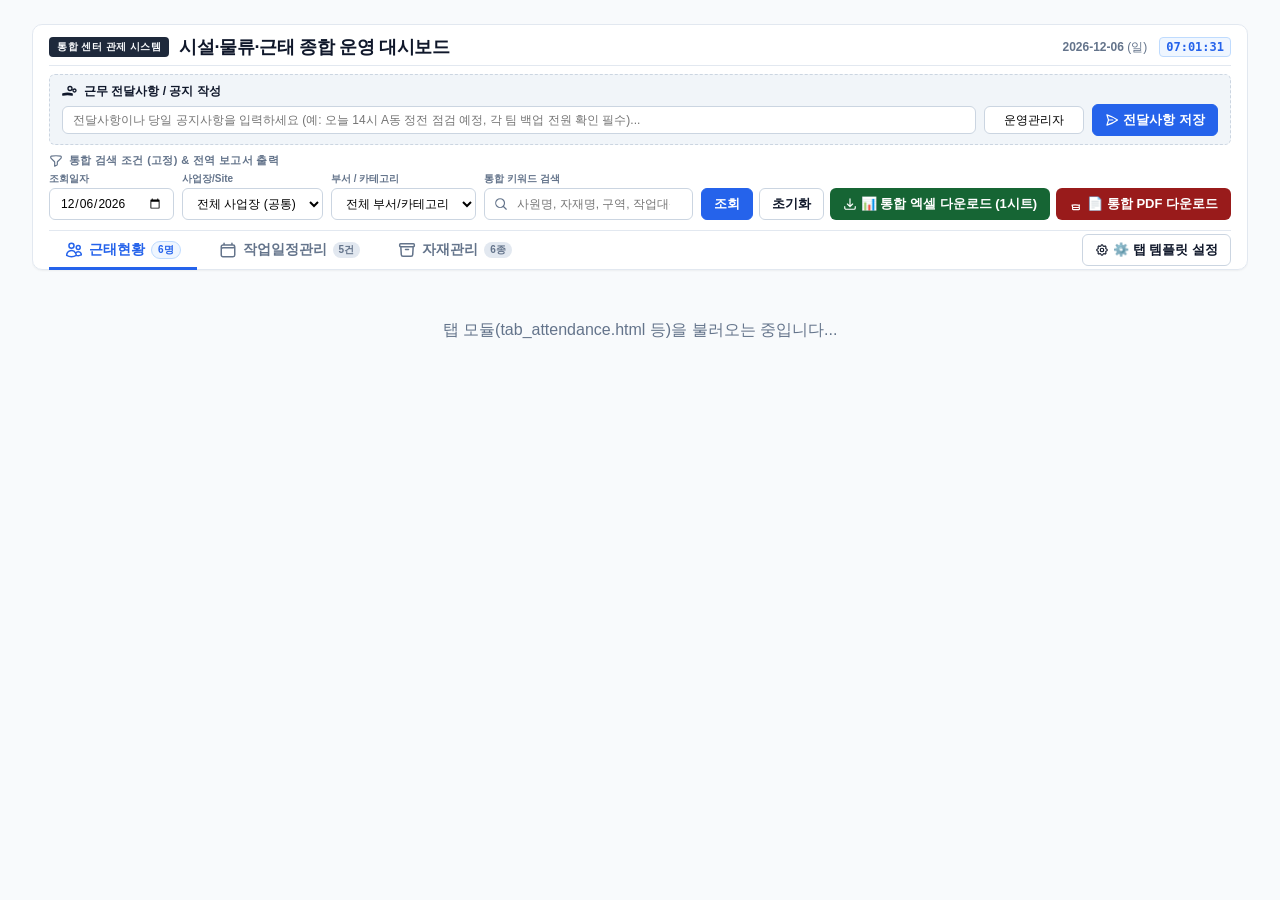
==== commit f5cc15eb: "refactor: Separate tab contents into individual sub-files (tab_attendance, tab_schedule, tab_materia" ====
--- a/index.html
+++ b/index.html
@@ -5,7 +5,7 @@
   <meta name="viewport" content="width=device-width, initial-scale=1.0">
   <title>통합 운영 대시보드 | 근태현황 & 작업일정 & 자재관리</title>
   <meta name="description" content="고정 검색조건, 동적 사업장별 탭 템플릿, 근태현황, 작업일정, 자재관리를 통합 지원하는 웹 대시보드">
-  <link rel="stylesheet" href="./style.css?v=20260904_6">
+  <link rel="stylesheet" href="./style.css?v=20260904_7">
 </head>
 <body>
   <div class="app-container">
@@ -157,355 +157,12 @@
     </header>
 
     <!-- ==========================================================================
-         2. TAB CONTENT 1: [근태현황] PANEL (Grid-Only Internal Scroll)
+         2. DYNAMIC TAB PANEL CONTAINER (개별 HTML 서브 파일 동적 로딩 공간)
          ========================================================================== -->
-    <main class="tab-panel active" id="tabPanelAttendance">
-      <!-- Attendance KPI Summary Cards (Fixed) -->
-      <section class="kpi-grid">
-        <div class="kpi-card">
-          <div class="kpi-icon total">
-            <svg width="18" height="18" viewBox="0 0 24 24" fill="none" stroke="currentColor" stroke-width="2">
-              <path stroke-linecap="round" stroke-linejoin="round" d="M18 18.72a9.094 9.094 0 003.741-.479 3 3 0 00-4.682-2.72m.94 3.198l.001.031c0 .225-.012.447-.037.666A11.944 11.944 0 0112 21c-2.17 0-4.207-.576-5.963-1.584A6.062 6.062 0 016 18.719m12 0a5.971 5.971 0 00-.941-3.197M15 6.75a3 3 0 11-6 0 3 3 0 016 0zm6 3a2.25 2.25 0 10-4.5 0 2.25 2.25 0 004.5 0zm-13.5 0a2.25 2.25 0 10-4.5 0 2.25 2.25 0 004.5 0z" />
-            </svg>
-          </div>
-          <div class="kpi-content">
-            <span class="kpi-title">총 근무 인원</span>
-            <span class="kpi-value" id="kpiTotalStaff">0명</span>
-          </div>
-        </div>
-
-        <div class="kpi-card">
-          <div class="kpi-icon present">
-            <svg width="18" height="18" viewBox="0 0 24 24" fill="none" stroke="currentColor" stroke-width="2">
-              <path stroke-linecap="round" stroke-linejoin="round" d="M9 12.75L11.25 15 15 9.75M21 12a9 9 0 11-18 0 9 9 0 0118 0z" />
-            </svg>
-          </div>
-          <div class="kpi-content">
-            <span class="kpi-title">정상 출근</span>
-            <span class="kpi-value text-success" id="kpiPresentCount">0명</span>
-          </div>
-        </div>
-
-        <div class="kpi-card">
-          <div class="kpi-icon late">
-            <svg width="18" height="18" viewBox="0 0 24 24" fill="none" stroke="currentColor" stroke-width="2">
-              <path stroke-linecap="round" stroke-linejoin="round" d="M12 6v6h4.5m4.5 0a9 9 0 11-18 0 9 9 0 0118 0z" />
-            </svg>
-          </div>
-          <div class="kpi-content">
-            <span class="kpi-title">지각 / 조퇴</span>
-            <span class="kpi-value text-warning" id="kpiLateCount">0명</span>
-          </div>
-        </div>
-
-        <div class="kpi-card">
-          <div class="kpi-icon leave">
-            <svg width="18" height="18" viewBox="0 0 24 24" fill="none" stroke="currentColor" stroke-width="2">
-              <path stroke-linecap="round" stroke-linejoin="round" d="M6.75 3v2.25M17.25 3v2.25M3 18.75V7.5a2.25 2.25 0 012.25-2.25h13.5A2.25 2.25 0 0121 7.5v11.25m-18 0A2.25 2.25 0 005.25 21h13.5A2.25 2.25 0 0021 18.75m-18 0v-7.5A2.25 2.25 0 015.25 9h13.5A2.25 2.25 0 0121 9v7.5" />
-            </svg>
-          </div>
-          <div class="kpi-content">
-            <span class="kpi-title">연차 / 휴가</span>
-            <span class="kpi-value text-purple" id="kpiLeaveCount">0명</span>
-          </div>
-        </div>
-
-        <div class="kpi-card">
-          <div class="kpi-icon trip">
-            <svg width="18" height="18" viewBox="0 0 24 24" fill="none" stroke="currentColor" stroke-width="2">
-              <path stroke-linecap="round" stroke-linejoin="round" d="M3.75 21h16.5M4.5 3h15M5.25 3v18m13.5-18v18M9 6.75h1.5m-1.5 3h1.5m-1.5 3h1.5m3-6h1.5m-1.5 3h1.5m-1.5 3h1.5" />
-            </svg>
-          </div>
-          <div class="kpi-content">
-            <span class="kpi-title">출장 / 공가</span>
-            <span class="kpi-value text-primary" id="kpiTripCount">0명</span>
-          </div>
-        </div>
-      </section>
-
-      <!-- Attendance Toolbar (Fixed) -->
-      <section class="toolbar-card">
-        <div class="filter-group">
-          <select id="attendanceStatusFilter" class="filter-select" aria-label="근태 상태 필터">
-            <option value="">모든 근태상태</option>
-            <option value="정상출근">정상출근</option>
-            <option value="지각">지각</option>
-            <option value="연차">연차</option>
-            <option value="반차">반차</option>
-            <option value="출장">출장</option>
-            <option value="조퇴">조퇴</option>
-          </select>
-
-          <select id="attendanceDeptFilter" class="filter-select" aria-label="부서 필터">
-            <option value="">모든 부서</option>
-            <option value="시설관리팀">시설관리팀</option>
-            <option value="물류운영팀">물류운영팀</option>
-            <option value="인프라점검팀">인프라점검팀</option>
-            <option value="안전보안팀">안전보안팀</option>
-          </select>
-        </div>
-
-        <div class="action-group">
-          <button type="button" class="btn btn-outline" id="btnAttendanceExportCsv">
-            <svg width="14" height="14" viewBox="0 0 24 24" fill="none" stroke="currentColor" stroke-width="2">
-              <path stroke-linecap="round" stroke-linejoin="round" d="M3 16.5v2.25A2.25 2.25 0 005.25 21h13.5A2.25 2.25 0 0021 18.75V16.5M16.5 12L12 16.5m0 0L7.5 12m4.5 4.5V3" />
-            </svg>
-            근태 CSV 다운로드
-          </button>
-          <button type="button" class="btn btn-primary" id="btnAddAttendance">
-            <svg width="14" height="14" viewBox="0 0 24 24" fill="none" stroke="currentColor" stroke-width="2">
-              <path stroke-linecap="round" stroke-linejoin="round" d="M12 4.5v15m7.5-7.5h-15" />
-            </svg>
-            근태 등록 / 출퇴근 처리
-          </button>
-        </div>
-      </section>
-
-      <!-- Attendance Table (Grid-Only Internal Scroll) -->
-      <section class="table-card">
-        <div class="table-wrapper">
-          <table class="schedule-table" id="attendanceTable">
-            <thead>
-              <tr>
-                <th class="col-select center">
-                  <input type="checkbox" id="selectAllAttendance" aria-label="전체 선택">
-                </th>
-                <th>사원번호</th>
-                <th>성명</th>
-                <th>부서</th>
-                <th>직급 / 사업장</th>
-                <th class="center">출근시간</th>
-                <th class="center">퇴근시간</th>
-                <th class="center">근태상태</th>
-                <th>비고 및 특이사항</th>
-                <th class="center">관리</th>
-              </tr>
-            </thead>
-            <tbody id="attendanceTableBody">
-              <!-- Rendered by app.js -->
-            </tbody>
-          </table>
-        </div>
-
-        <div class="table-footer-status">
-          <span>조회된 근무자: <strong id="attendanceFilteredCount">0</strong>명</span>
-          <span>출퇴근 시간 및 상태를 클릭하여 수정할 수 있습니다.</span>
-        </div>
-      </section>
-    </main>
-
-    <!-- ==========================================================================
-         3. TAB CONTENT 2: [작업일정관리] PANEL (Grid-Only Internal Scroll)
-         ========================================================================== -->
-    <main class="tab-panel" id="tabPanelSchedule">
-      <!-- Work Schedule Toolbar (Fixed) -->
-      <section class="toolbar-card" aria-label="작업일정 필터 및 관리 도구">
-        <div class="filter-group">
-          <!-- Live Search -->
-          <div class="search-input-wrapper">
-            <svg width="14" height="14" viewBox="0 0 24 24" fill="none" stroke="currentColor" stroke-width="2">
-              <path stroke-linecap="round" stroke-linejoin="round" d="M21 21l-5.197-5.197m0 0A7.5 7.5 0 105.196 5.196a7.5 7.5 0 0010.607 10.607z" />
-            </svg>
-            <input type="search" id="searchInput" placeholder="작업대상, 내용, 구역 검색..." aria-label="검색어 입력">
-          </div>
-
-          <!-- Site Filter -->
-          <select id="filterSite" class="filter-select" aria-label="Site 필터">
-            <option value="">모든 Site</option>
-            <option value="서울본사">서울본사</option>
-            <option value="판교센터">판교센터</option>
-            <option value="부산센터">부산센터</option>
-            <option value="대구센터">대구센터</option>
-          </select>
-
-          <!-- Work Type Filter -->
-          <select id="filterType" class="filter-select" aria-label="작업유형 필터">
-            <option value="">모든 작업유형</option>
-            <option value="PM">PM (예방보전)</option>
-            <option value="BM">BM (고장수리)</option>
-            <option value="CM">CM (시설개선)</option>
-            <option value="자재입출고">자재입출고</option>
-            <option value="점검">정기 점검</option>
-          </select>
-        </div>
-
-        <div class="action-group">
-          <button type="button" class="btn btn-outline" id="btnExportCsv" title="CSV 파일로 다운로드">
-            <svg width="14" height="14" viewBox="0 0 24 24" fill="none" stroke="currentColor" stroke-width="2">
-              <path stroke-linecap="round" stroke-linejoin="round" d="M3 16.5v2.25A2.25 2.25 0 005.25 21h13.5A2.25 2.25 0 0021 18.75V16.5M16.5 12L12 16.5m0 0L7.5 12m4.5 4.5V3" />
-            </svg>
-            CSV 내보내기
-          </button>
-          <button type="button" class="btn btn-outline" id="btnQuickAdd" title="빠른 행 추가">
-            + 빠른 행 추가
-          </button>
-          <button type="button" class="btn btn-primary" id="btnAddRow" title="상세 모달로 작업 등록">
-            <svg width="14" height="14" viewBox="0 0 24 24" fill="none" stroke="currentColor" stroke-width="2">
-              <path stroke-linecap="round" stroke-linejoin="round" d="M12 4.5v15m7.5-7.5h-15" />
-            </svg>
-            신규 작업 등록
-          </button>
-          <button type="button" class="btn btn-danger-outline" id="btnDeleteSelected">
-            선택 삭제 (<span id="selectedCount">0</span>)
-          </button>
-          <button type="button" class="btn btn-outline" id="btnResetData" title="데이터 초기화">
-            초기화
-          </button>
-        </div>
-      </section>
-
-      <!-- Schedule Table Card (Grid-Only Internal Scroll) -->
-      <section class="table-card">
-        <div class="table-wrapper">
-          <table class="schedule-table" id="scheduleTable">
-            <thead>
-              <tr>
-                <th class="col-select center">
-                  <input type="checkbox" id="selectAll" aria-label="전체 행 선택">
-                </th>
-                <th class="col-site">Site</th>
-                <th class="col-fab">구역/Zone</th>
-                <th class="col-type">작업유형</th>
-                <th class="col-subcat">작업구분</th>
-                <th class="col-utid">작업대상</th>
-                <th class="col-content">작업 내용</th>
-                <th class="col-img center">작업 이미지</th>
-                <th class="col-action center">관리</th>
-              </tr>
-            </thead>
-            <tbody id="scheduleTableBody">
-              <!-- Rendered by app.js -->
-            </tbody>
-          </table>
-        </div>
-
-        <div class="table-footer-status">
-          <span>총 등록된 작업: <strong id="totalCount">0</strong>건 (<span id="visibleCount">0</span>건 표시)</span>
-          <span>각 셀 클릭 시 즉시 편집 가능하며, 현장 사진 등록/미리보기가 가능합니다.</span>
-        </div>
-      </section>
-    </main>
-
-    <!-- ==========================================================================
-         4. TAB CONTENT 3: [자재관리] PANEL (Grid-Only Internal Scroll)
-         ========================================================================== -->
-    <main class="tab-panel" id="tabPanelMaterial">
-      <!-- Material KPI Summary Cards (Fixed) -->
-      <section class="kpi-grid">
-        <div class="kpi-card">
-          <div class="kpi-icon total">
-            <svg width="18" height="18" viewBox="0 0 24 24" fill="none" stroke="currentColor" stroke-width="2">
-              <path stroke-linecap="round" stroke-linejoin="round" d="M20.25 7.5l-.625 10.632a2.25 2.25 0 01-2.247 2.118H6.622a2.25 2.25 0 01-2.247-2.118L3.75 7.5M10 11.25h4M3.375 7.5h17.25c.621 0 1.125-.504 1.125-1.125v-1.5c0-.621-.504-1.125-1.125-1.125H3.375c-.621 0-1.125.504-1.125 1.125v1.5c0 .621.504 1.125 1.125 1.125z" />
-            </svg>
-          </div>
-          <div class="kpi-content">
-            <span class="kpi-title">총 보유 자재 품목</span>
-            <span class="kpi-value" id="kpiTotalMaterial">0종</span>
-          </div>
-        </div>
-
-        <div class="kpi-card">
-          <div class="kpi-icon present">
-            <svg width="18" height="18" viewBox="0 0 24 24" fill="none" stroke="currentColor" stroke-width="2">
-              <path stroke-linecap="round" stroke-linejoin="round" d="M9 12.75L11.25 15 15 9.75M21 12a9 9 0 11-18 0 9 9 0 0118 0z" />
-            </svg>
-          </div>
-          <div class="kpi-content">
-            <span class="kpi-title">정상 재고</span>
-            <span class="kpi-value text-success" id="kpiStockOk">0종</span>
-          </div>
-        </div>
-
-        <div class="kpi-card">
-          <div class="kpi-icon late">
-            <svg width="18" height="18" viewBox="0 0 24 24" fill="none" stroke="currentColor" stroke-width="2">
-              <path stroke-linecap="round" stroke-linejoin="round" d="M12 9v3.75m-9.303 3.376c-.866 1.5.217 3.374 1.948 3.374h14.71c1.73 0 2.813-1.874 1.948-3.374L13.949 3.378c-.866-1.5-3.032-1.5-3.898 0L2.697 16.126zM12 15.75h.007v.008H12v-.008z" />
-            </svg>
-          </div>
-          <div class="kpi-content">
-            <span class="kpi-title">재고 부족 경고</span>
-            <span class="kpi-value text-danger" id="kpiStockLow">0종</span>
-          </div>
-        </div>
-
-        <div class="kpi-card">
-          <div class="kpi-icon leave">
-            <svg width="18" height="18" viewBox="0 0 24 24" fill="none" stroke="currentColor" stroke-width="2">
-              <path stroke-linecap="round" stroke-linejoin="round" d="M8.25 18.75a1.5 1.5 0 01-3 0m3 0a1.5 1.5 0 00-3 0m3 0h6m-9 0H3.375a1.125 1.125 0 01-1.125-1.125V14.25m17.25 4.5a1.5 1.5 0 01-3 0m3 0a1.5 1.5 0 00-3 0m3 0h1.125c.621 0 1.129-.504 1.09-1.124a17.902 17.902 0 00-3.213-9.193 2.056 2.056 0 00-1.58-.86H14.25M16.5 18.75h-2.25m0-11.177v-.958c0-.568-.422-1.048-.987-1.106a48.554 48.554 0 00-10.026 0C.68 5.58.25 6.06.25 6.628v.958m16 0v.958c0 .568-.422 1.048-.987 1.106a48.554 48.554 0 01-10.026 0C4.68 9.58 4.25 9.1 4.25 8.532v-.958" />
-            </svg>
-          </div>
-          <div class="kpi-content">
-            <span class="kpi-title">당일 입출고 수량</span>
-            <span class="kpi-value text-purple" id="kpiTodayTx">0건</span>
-          </div>
-        </div>
-      </section>
-
-      <!-- Material Toolbar (Fixed) -->
-      <section class="toolbar-card">
-        <div class="filter-group">
-          <select id="materialCategoryFilter" class="filter-select" aria-label="자재 카테고리 필터">
-            <option value="">모든 자재 카테고리</option>
-            <option value="설비자재">설비자재</option>
-            <option value="물류포장재">물류포장재</option>
-            <option value="인프라소모품">인프라소모품</option>
-          </select>
-
-          <select id="materialStockFilter" class="filter-select" aria-label="재고 상태 필터">
-            <option value="">모든 재고 상태</option>
-            <option value="정상재고">정상재고</option>
-            <option value="재고부족">재고부족</option>
-            <option value="입고대기">입고대기</option>
-          </select>
-        </div>
-
-        <div class="action-group">
-          <button type="button" class="btn btn-outline" id="btnMaterialExportCsv">
-            <svg width="14" height="14" viewBox="0 0 24 24" fill="none" stroke="currentColor" stroke-width="2">
-              <path stroke-linecap="round" stroke-linejoin="round" d="M3 16.5v2.25A2.25 2.25 0 005.25 21h13.5A2.25 2.25 0 0021 18.75V16.5M16.5 12L12 16.5m0 0L7.5 12m4.5 4.5V3" />
-            </svg>
-            자재 재고 CSV 다운로드
-          </button>
-          <button type="button" class="btn btn-primary" id="btnAddMaterial">
-            <svg width="14" height="14" viewBox="0 0 24 24" fill="none" stroke="currentColor" stroke-width="2">
-              <path stroke-linecap="round" stroke-linejoin="round" d="M12 4.5v15m7.5-7.5h-15" />
-            </svg>
-            신규 자재 등록 / 재고 조정
-          </button>
-        </div>
-      </section>
-
-      <!-- Material Table Card (Grid-Only Internal Scroll) -->
-      <section class="table-card">
-        <div class="table-wrapper">
-          <table class="schedule-table" id="materialTable">
-            <thead>
-              <tr>
-                <th class="col-select center">
-                  <input type="checkbox" id="selectAllMaterial" aria-label="전체 선택">
-                </th>
-                <th>자재코드</th>
-                <th>자재명</th>
-                <th>카테고리</th>
-                <th>보관장소/창고</th>
-                <th class="center">현재재고</th>
-                <th class="center">적정재고</th>
-                <th class="center">재고상태</th>
-                <th class="center">최종입출고일</th>
-                <th class="center">관리</th>
-              </tr>
-            </thead>
-            <tbody id="materialTableBody">
-              <!-- Rendered by app.js -->
-            </tbody>
-          </table>
-        </div>
-
-        <div class="table-footer-status">
-          <span>등록 자재: <strong id="materialFilteredCount">0</strong>종</span>
-          <span>현재 재고 수량과 창고 위치를 클릭하여 수정할 수 있습니다.</span>
-        </div>
-      </section>
+    <main class="tab-panel active" id="tabPanelContainer">
+      <div class="tab-loading-spinner" style="padding: 40px; text-align: center; color: #64748b;">
+        탭 모듈(tab_attendance.html 등)을 불러오는 중입니다...
+      </div>
     </main>
 
   </div>
@@ -754,6 +411,6 @@
   <div id="pdfReportPrintContainer" class="pdf-report-print-container"></div>
 
   <!-- JavaScript -->
-  <script src="./app.js?v=20260904_6"></script>
+  <script src="./app.js?v=20260904_7"></script>
 </body>
 </html>
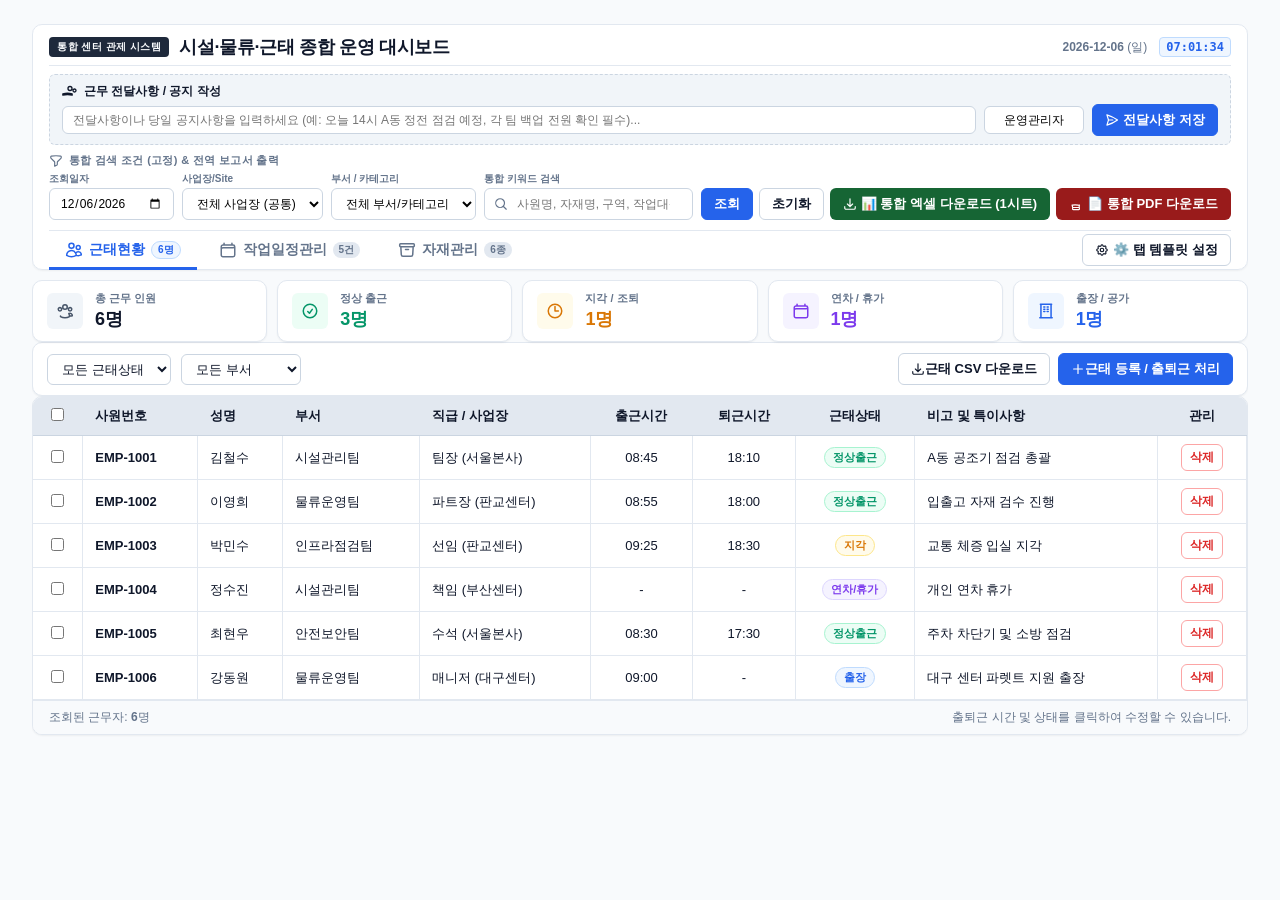
==== commit 6bbe714e: "feat: Add target-date work schedule import system (📅 특정일자 일정 불러오기)" ====
--- a/index.html
+++ b/index.html
@@ -5,7 +5,7 @@
   <meta name="viewport" content="width=device-width, initial-scale=1.0">
   <title>통합 운영 대시보드 | 근태현황 & 작업일정 & 자재관리</title>
   <meta name="description" content="고정 검색조건, 동적 사업장별 탭 템플릿, 근태현황, 작업일정, 자재관리를 통합 지원하는 웹 대시보드">
-  <link rel="stylesheet" href="./style.css?v=20260904_7">
+  <link rel="stylesheet" href="./style.css?v=20260904_8">
 </head>
 <body>
   <div class="app-container">
@@ -407,10 +407,58 @@
     </div>
   </div>
 
+  <!-- Modal 6: Import Schedule Items from Specific Date Modal -->
+  <div class="modal-overlay" id="importScheduleModalOverlay" role="dialog" aria-modal="true" aria-labelledby="importModalTitle">
+    <div class="modal-card image-preview-modal-card">
+      <div class="modal-header">
+        <h2 id="importModalTitle">📅 특정일자 작업 내용 불러오기</h2>
+        <button type="button" class="btn-icon-delete" id="btnImportModalClose" aria-label="닫기">
+          <svg width="20" height="20" viewBox="0 0 24 24" fill="none" stroke="currentColor" stroke-width="2">
+            <path stroke-linecap="round" stroke-linejoin="round" d="M6 18L18 6M6 6l12 12" />
+          </svg>
+        </button>
+      </div>
+      <div class="modal-body" style="grid-template-columns: 1fr;">
+        <div class="modal-field full-width">
+          <label for="importSourceDate">불러올 기준 일자 선택</label>
+          <div style="display: flex; gap: 10px; align-items: center;">
+            <input type="date" id="importSourceDate" class="control-input" style="flex:1;">
+            <button type="button" class="btn btn-primary" id="btnFetchImportDate">작업 내역 조회</button>
+          </div>
+        </div>
+
+        <div class="modal-field full-width" style="margin-top: 10px;">
+          <label>조회된 과거 작업 목록 (현재 일정으로 복사 추가할 작업을 선택하세요)</label>
+          <div class="table-wrapper" style="max-height: 240px; border: 1px solid var(--border-color); border-radius: var(--radius-md);">
+            <table class="schedule-table">
+              <thead>
+                <tr>
+                  <th class="center" style="width: 40px;"><input type="checkbox" id="selectAllImportItems"></th>
+                  <th>Site</th>
+                  <th>구역</th>
+                  <th>유형</th>
+                  <th>구분</th>
+                  <th>작업 내용</th>
+                </tr>
+              </thead>
+              <tbody id="importItemsTableBody">
+                <!-- Dynamically filled by JS -->
+              </tbody>
+            </table>
+          </div>
+        </div>
+      </div>
+      <div class="modal-footer">
+        <button type="button" class="btn btn-outline" id="btnImportModalCancel">취소</button>
+        <button type="button" class="btn btn-primary" id="btnSubmitImportSchedule">선택한 작업 일괄 추가</button>
+      </div>
+    </div>
+  </div>
+
   <!-- PDF Print Report Dedicated Container -->
   <div id="pdfReportPrintContainer" class="pdf-report-print-container"></div>
 
   <!-- JavaScript -->
-  <script src="./app.js?v=20260904_7"></script>
+  <script src="./app.js?v=20260904_8"></script>
 </body>
 </html>
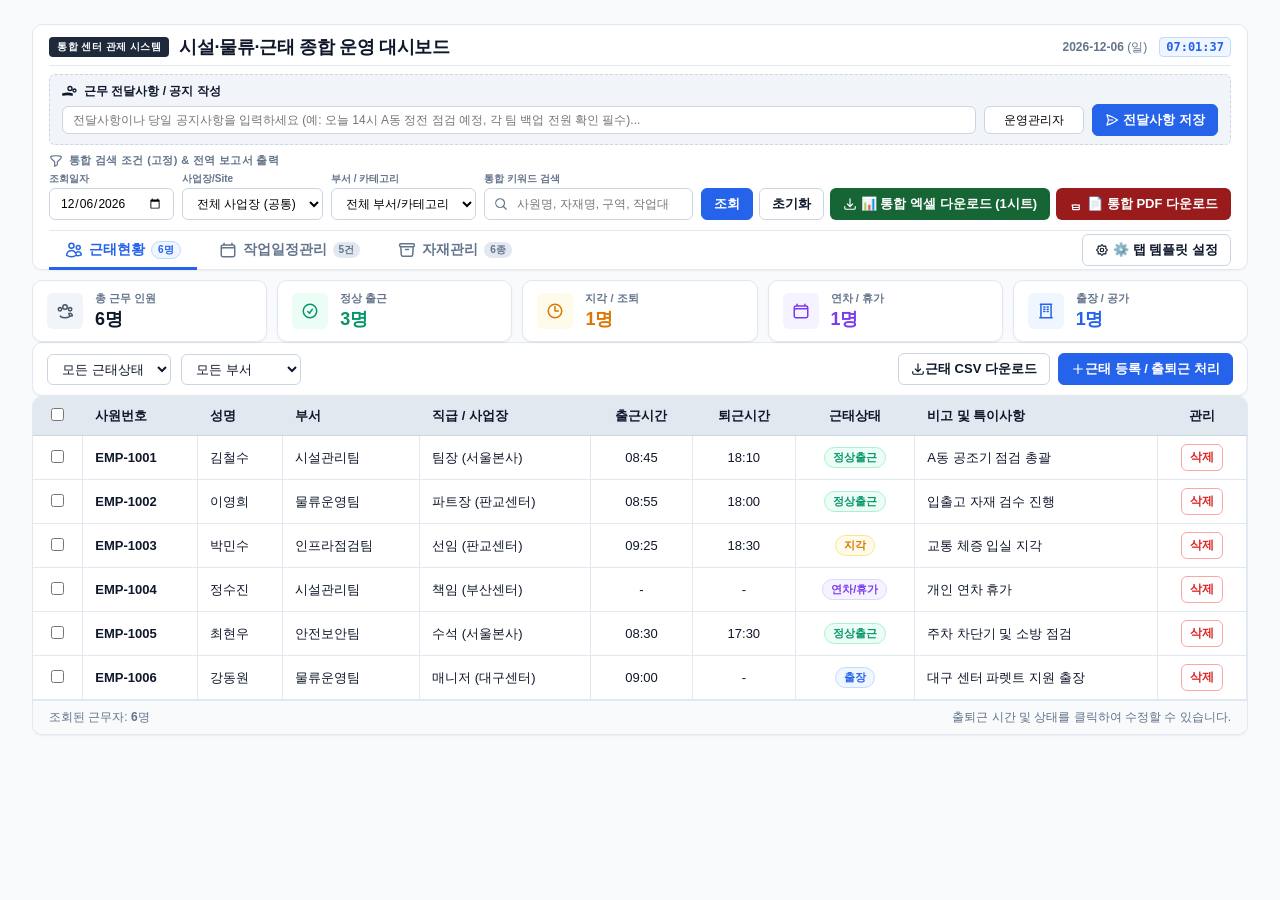
==== commit d5e29f87: "fix: Invalidate tab HTML cache with Date.now() timestamp and update version queries in index.html an" ====
--- a/index.html
+++ b/index.html
@@ -5,7 +5,7 @@
   <meta name="viewport" content="width=device-width, initial-scale=1.0">
   <title>통합 운영 대시보드 | 근태현황 & 작업일정 & 자재관리</title>
   <meta name="description" content="고정 검색조건, 동적 사업장별 탭 템플릿, 근태현황, 작업일정, 자재관리를 통합 지원하는 웹 대시보드">
-  <link rel="stylesheet" href="./style.css?v=20260904_8">
+  <link rel="stylesheet" href="./style.css?v=20260904_999">
 </head>
 <body>
   <div class="app-container">
@@ -459,6 +459,6 @@
   <div id="pdfReportPrintContainer" class="pdf-report-print-container"></div>
 
   <!-- JavaScript -->
-  <script src="./app.js?v=20260904_8"></script>
+  <script src="./app.js?v=20260904_999"></script>
 </body>
 </html>
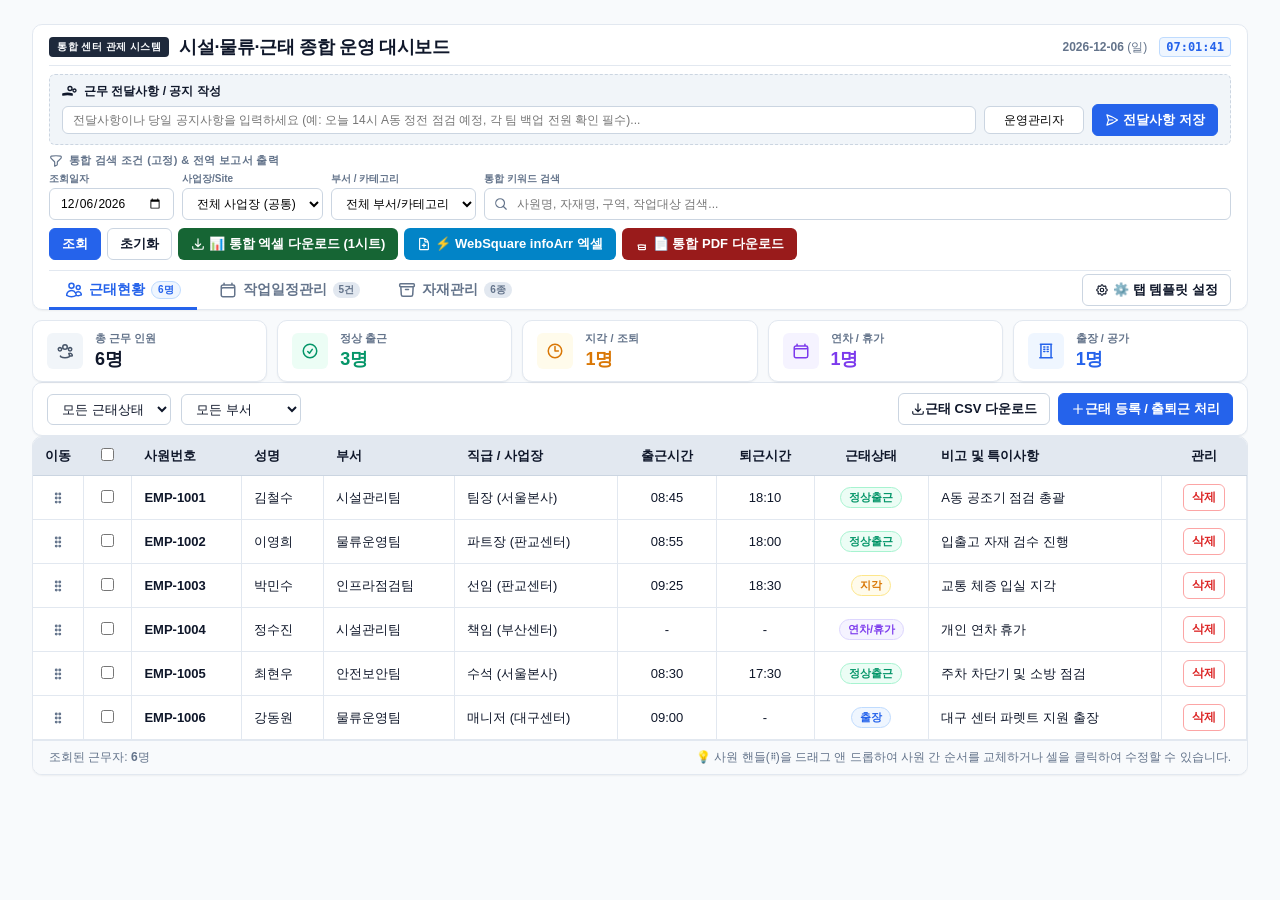
==== commit 045b19bf: "Fix Excel export image rendering with absolute GitHub HTTPS URLs and add WebSquare infoArr excel dow" ====
--- a/index.html
+++ b/index.html
@@ -128,6 +128,12 @@
               </svg>
               📊 통합 엑셀 다운로드 (1시트)
             </button>
+            <button type="button" class="btn btn-websquare-excel" id="btnExportWebSquareExcel" title="WebSquare advancedExcelDownload(options, infoArr) 멀티 그리드 &amp; TextArea 통합 엑셀 다운로드">
+              <svg width="14" height="14" viewBox="0 0 24 24" fill="none" stroke="currentColor" stroke-width="2">
+                <path stroke-linecap="round" stroke-linejoin="round" d="M19.5 14.25v-2.625a3.375 3.375 0 00-3.375-3.375h-1.5A1.125 1.125 0 0113.5 7.125v-1.5a3.375 3.375 0 00-3.375-3.375H8.25m3.75 9v6m3-3H9m1.5-12H5.625c-.621 0-1.125.504-1.125 1.125v17.25c0 .621.504 1.125 1.125 1.125h12.75c.621 0 1.125-.504 1.125-1.125V11.25a9 9 0 00-9-9z" />
+              </svg>
+              ⚡ WebSquare infoArr 엑셀
+            </button>
             <button type="button" class="btn btn-pdf-download" id="btnExportIntegratedPdf" title="전달사항 + 모든 탭 통합 보고서 PDF 출력">
               <svg width="14" height="14" viewBox="0 0 24 24" fill="none" stroke="currentColor" stroke-width="2">
                 <path stroke-linecap="round" stroke-linejoin="round" d="M6.72 13.829c-.24.03-.48.062-.72.096m-.72-.096a42.415 42.415 0 0110.56 0m-10.56 0L6.34 18m10.94-4.171c.24.03.48.062.72.096m-.72-.096L17.66 18m0 0l.229 2.523a1.125 1.125 0 01-1.12 1.227H7.231a1.125 1.125 0 01-1.12-1.227L6.34 18m11.32 0H6.34" />
--- a/style.css
+++ b/style.css
@@ -231,6 +231,8 @@
   font-size: 12px;
   font-weight: 600;
   color: #92400e;
+  white-space: pre-wrap;
+  word-break: break-word;
 }
 
 .banner-meta {
@@ -344,6 +346,19 @@
 
 .btn-excel-download:hover {
   background: #14532d;
+}
+
+.btn-websquare-excel {
+  background: #0284c7;
+  color: #ffffff;
+  border-color: #0369a1;
+  gap: 4px;
+  font-size: 12px;
+  padding: 6px 10px;
+}
+
+.btn-websquare-excel:hover {
+  background: #0369a1;
 }
 
 .btn-pdf-download {
@@ -740,8 +755,9 @@
   border-radius: var(--radius-sm);
   cursor: pointer;
   min-height: 28px;
-  display: flex;
-  align-items: center;
+  line-height: 1.45;
+  white-space: pre-wrap;
+  word-break: break-word;
 }
 
 .cell-text-view:hover {
@@ -755,23 +771,277 @@
 
 .table-input, .table-select {
   width: 100%;
-  padding: 4px 6px;
+  padding: 5px 8px;
   border: 1px solid var(--primary);
   border-radius: var(--radius-sm);
   font-size: 12px;
-}
-
-/* Target Chips */
+  background-color: #ffffff;
+  color: var(--text-main);
+  cursor: pointer;
+}
+
+textarea.table-input {
+  min-height: 60px;
+  resize: vertical;
+  font-family: inherit;
+  line-height: 1.45;
+  white-space: pre-wrap;
+}
+
+/* ==========================================================================
+   Custom UT ID Multi-Select Dropdown Component
+   ========================================================================== */
+.custom-ut-dropdown {
+  position: relative;
+  width: 100%;
+}
+
+.ut-dropdown-trigger {
+  width: 100%;
+  padding: 5px 8px;
+  border: 1px solid var(--primary);
+  border-radius: var(--radius-sm);
+  font-size: 12px;
+  background-color: #ffffff;
+  color: var(--text-main);
+  display: flex;
+  align-items: center;
+  justify-content: space-between;
+  cursor: pointer;
+  text-align: left;
+  transition: all 0.15s ease;
+  min-height: 30px;
+}
+
+.ut-dropdown-trigger:focus,
+.ut-dropdown-trigger.open {
+  outline: none;
+  border-color: var(--primary);
+  box-shadow: 0 0 0 2px rgba(37, 99, 235, 0.15);
+  background-color: #ffffff;
+}
+
+.ut-trigger-arrow {
+  transition: transform 0.2s ease;
+  color: var(--text-muted);
+  flex-shrink: 0;
+  margin-left: 4px;
+}
+
+.ut-dropdown-trigger.open .ut-trigger-arrow {
+  transform: rotate(180deg);
+}
+
+.ut-dropdown-menu {
+  position: absolute;
+  top: calc(100% + 4px);
+  left: 0;
+  min-width: 320px;
+  background: #ffffff;
+  border: 1px solid var(--primary);
+  border-radius: var(--radius-md);
+  box-shadow: 0 8px 24px rgba(15, 23, 42, 0.2);
+  z-index: 1000;
+  display: flex;
+  flex-direction: column;
+  overflow: hidden;
+  animation: fadeInDown 0.15s ease-out;
+}
+
+@keyframes fadeInDown {
+  from {
+    opacity: 0;
+    transform: translateY(-6px);
+  }
+  to {
+    opacity: 1;
+    transform: translateY(0);
+  }
+}
+
+.ut-dropdown-header {
+  display: flex;
+  align-items: center;
+  justify-content: space-between;
+  padding: 8px 12px;
+  background: var(--header-bg);
+  border-bottom: 1px solid var(--border-color);
+}
+
+.ut-header-title {
+  font-size: 12px;
+  font-weight: 700;
+  color: var(--text-main);
+}
+
+.btn-ut-close {
+  background: var(--primary);
+  color: #ffffff;
+  border: none;
+  border-radius: 4px;
+  font-size: 11px;
+  font-weight: 600;
+  padding: 4px 10px;
+  cursor: pointer;
+  transition: background-color 0.15s ease;
+}
+
+.btn-ut-close:hover {
+  background: var(--primary-hover);
+}
+
+.ut-category-tabs {
+  display: flex;
+  gap: 4px;
+  padding: 6px 10px;
+  background-color: #f8fafc;
+  border-bottom: 1px solid var(--border-color);
+  overflow-x: auto;
+}
+
+.ut-tab-btn {
+  font-size: 11px;
+  padding: 3px 8px;
+  border-radius: 4px;
+  border: 1px solid var(--border-dark);
+  background-color: #ffffff;
+  color: var(--text-muted);
+  cursor: pointer;
+  white-space: nowrap;
+  transition: all 0.15s ease;
+}
+
+.ut-tab-btn:hover {
+  border-color: var(--primary);
+  color: var(--primary);
+}
+
+.ut-tab-btn.active {
+  background-color: var(--primary);
+  color: white;
+  border-color: var(--primary);
+  font-weight: 600;
+}
+
+.ut-search-wrapper {
+  padding: 8px 10px;
+  border-bottom: 1px solid var(--border-color);
+  background-color: #f8fafc;
+}
+
+.ut-search-input {
+  width: 100%;
+  padding: 6px 10px;
+  border: 1px solid var(--border-dark);
+  border-radius: 4px;
+  font-size: 12px;
+  outline: none;
+}
+
+.ut-search-input:focus {
+  border-color: var(--primary);
+  box-shadow: 0 0 0 2px rgba(37, 99, 235, 0.12);
+}
+
+.ut-options-list {
+  max-height: 200px;
+  overflow-y: auto;
+  padding: 4px 0;
+}
+
+.ut-option-item {
+  display: flex;
+  align-items: center;
+  gap: 8px;
+  padding: 7px 12px;
+  font-size: 12px;
+  cursor: pointer;
+  transition: background-color 0.12s ease;
+  user-select: none;
+}
+
+.ut-option-item:hover {
+  background-color: #f1f5f9;
+}
+
+.ut-option-item.checked {
+  background-color: var(--primary-light);
+  font-weight: 600;
+}
+
+.ut-option-checkbox {
+  width: 15px;
+  height: 15px;
+  accent-color: var(--primary);
+  cursor: pointer;
+}
+
+.ut-option-label {
+  flex: 1;
+  white-space: nowrap;
+  overflow: hidden;
+  text-overflow: ellipsis;
+}
+
+.ut-checked-tag {
+  font-size: 10px;
+  background-color: var(--primary);
+  color: white;
+  padding: 1px 5px;
+  border-radius: 3px;
+  margin-left: auto;
+  font-weight: 500;
+}
+
+.ut-dropdown-footer {
+  display: flex;
+  align-items: center;
+  justify-content: space-between;
+  padding: 6px 12px;
+  background-color: #f8fafc;
+  border-top: 1px solid var(--border-color);
+}
+
+.btn-text {
+  background: none;
+  border: none;
+  color: var(--primary);
+  font-size: 12px;
+  font-weight: 600;
+  cursor: pointer;
+  padding: 2px 4px;
+}
+
+.btn-text:hover {
+  text-decoration: underline;
+}
+
+.btn-text.btn-clear {
+  color: var(--text-muted);
+}
+
+/* Target Chips & Container (Line-break vertical layout on focus-out / view mode) */
+.ut-badge-container {
+  display: flex !important;
+  flex-direction: column !important;
+  align-items: flex-start !important;
+  gap: 4px !important;
+  width: 100% !important;
+  padding: 4px 0 !important;
+}
+
 .ut-chip {
   display: inline-flex;
   align-items: center;
-  gap: 4px;
+  gap: 6px;
   background: #f1f5f9;
   border: 1px solid #cbd5e1;
-  padding: 2px 6px;
+  padding: 3px 8px;
   border-radius: 4px;
   font-size: 11px;
-  margin: 1px;
+  margin: 1px 0;
+  max-width: 100%;
+  word-break: break-all;
 }
 
 .ut-chip-id {
@@ -1121,3 +1391,105 @@
     border-radius: 4px;
   }
 }
+
+/* ==========================================================================
+   ATTENDANCE DRAG & DROP & TOAST NOTIFICATION STYLES
+   ========================================================================== */
+.col-drag {
+  width: 44px;
+  min-width: 44px;
+  text-align: center;
+}
+
+.drag-handle {
+  cursor: grab;
+  color: var(--text-muted);
+  user-select: none;
+  transition: color 0.15s ease, transform 0.15s ease;
+  display: table-cell;
+  vertical-align: middle;
+}
+
+.drag-handle:hover {
+  color: var(--primary);
+  cursor: grabbing;
+  transform: scale(1.15);
+}
+
+.drag-handle svg {
+  display: inline-block;
+  vertical-align: middle;
+  pointer-events: none;
+}
+
+tr.att-row-item {
+  transition: background-color 0.15s ease, outline 0.15s ease, transform 0.15s ease;
+}
+
+tr.att-row-item.dragging {
+  opacity: 0.45;
+  background-color: var(--primary-light) !important;
+  outline: 2px dashed var(--primary);
+}
+
+tr.att-row-item.drag-over {
+  outline: 2px solid var(--primary) !important;
+  background-color: rgba(37, 99, 235, 0.12) !important;
+  box-shadow: inset 0 0 0 1px var(--primary);
+}
+
+tr.att-row-item.just-swapped {
+  animation: rowSwapFlash 1.2s ease;
+}
+
+@keyframes rowSwapFlash {
+  0% {
+    background-color: rgba(5, 150, 105, 0.25);
+  }
+  50% {
+    background-color: rgba(5, 150, 105, 0.15);
+  }
+  100% {
+    background-color: transparent;
+  }
+}
+
+/* Toast Notifications */
+.toast-container {
+  position: fixed;
+  bottom: 24px;
+  right: 24px;
+  z-index: 9999;
+  display: flex;
+  flex-direction: column;
+  gap: 8px;
+  pointer-events: none;
+}
+
+.toast-item {
+  display: flex;
+  align-items: center;
+  gap: 10px;
+  background: #0f172a;
+  color: #ffffff;
+  padding: 12px 18px;
+  border-radius: var(--radius-md);
+  font-size: 13px;
+  font-weight: 500;
+  box-shadow: 0 10px 25px -5px rgba(0, 0, 0, 0.3), 0 8px 10px -6px rgba(0, 0, 0, 0.2);
+  opacity: 0;
+  transform: translateY(16px) scale(0.95);
+  transition: opacity 0.25s cubic-bezier(0.16, 1, 0.3, 1), transform 0.25s cubic-bezier(0.16, 1, 0.3, 1);
+  pointer-events: auto;
+  border: 1px solid rgba(255, 255, 255, 0.1);
+}
+
+.toast-item.show {
+  opacity: 1;
+  transform: translateY(0) scale(1);
+}
+
+.toast-item svg {
+  color: #38bdf8;
+  flex-shrink: 0;
+}
